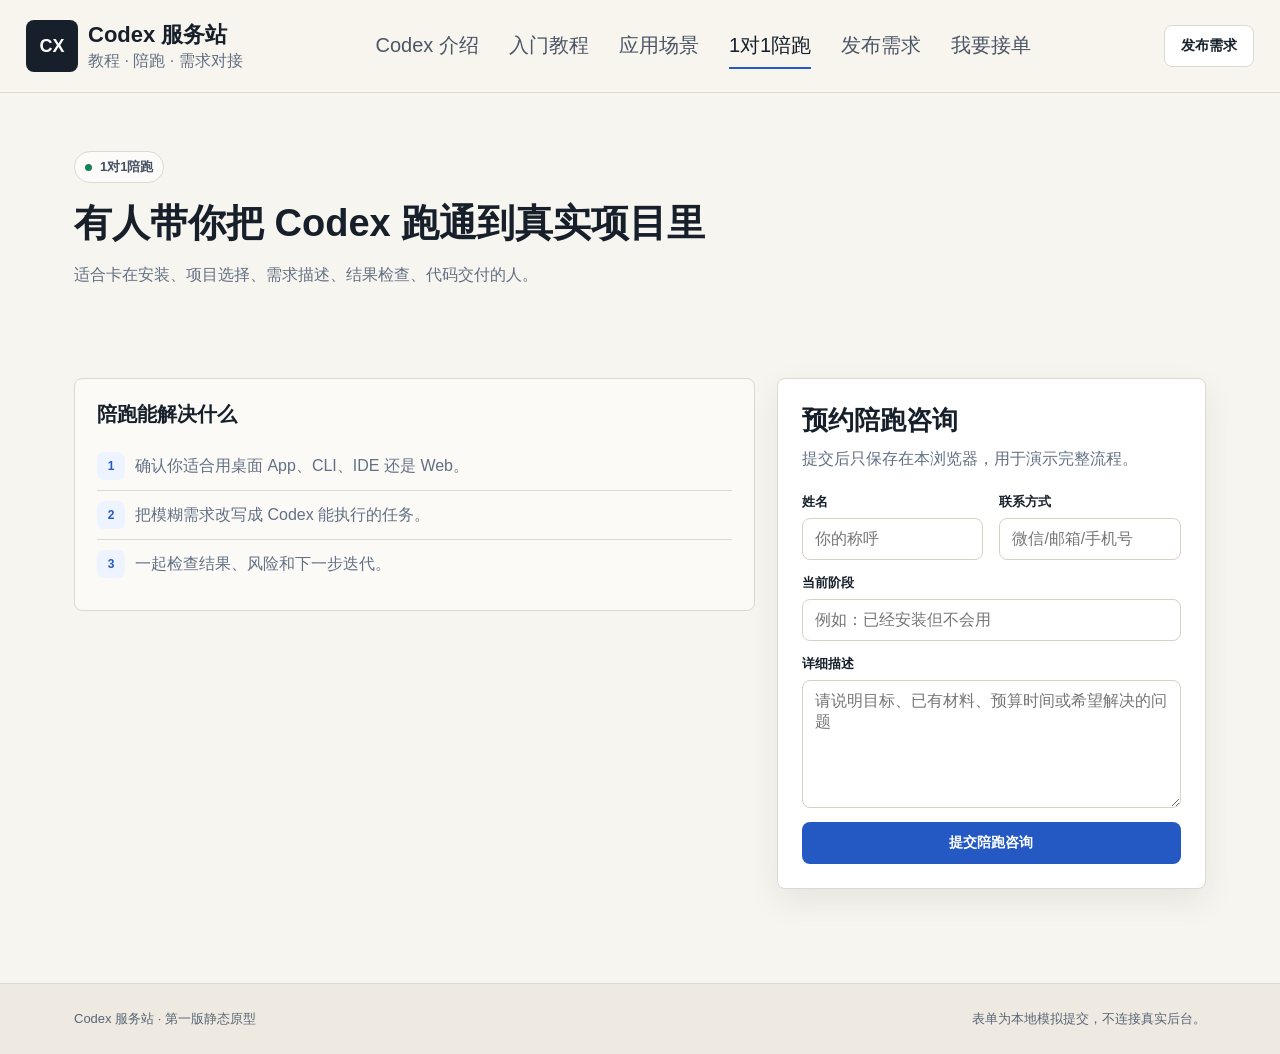
==== coaching/index.html @ 1586b2aa "Add files via upload" ====
<!doctype html><html lang="zh-CN"><head><meta charset="utf-8"><meta name="viewport" content="width=device-width, initial-scale=1"><title>1对1陪跑 | Codex 服务站</title><link rel="stylesheet" href="../styles.css"></head><body><header class="site-header"><div class="nav-wrap"><a class="brand" href="../index.html"><span class="brand-mark">CX</span><span class="brand-text"><span class="brand-name">Codex 服务站</span><span class="brand-sub">教程 · 陪跑 · 需求对接</span></span></a><nav class="nav-links" data-nav-links><a href="../codex/index.html">Codex 介绍</a><a href="../tutorial/index.html">入门教程</a><a href="../scenarios/index.html">应用场景</a><a href="../coaching/index.html">1对1陪跑</a><a href="../post-demand/index.html">发布需求</a><a href="../take-orders/index.html">我要接单</a></nav><div class="nav-actions"><a class="button secondary" href="../post-demand/index.html">发布需求</a><button class="menu-button" type="button" data-menu-toggle aria-expanded="false" aria-label="打开导航">☰</button></div></div></header><main><section class="page-hero"><span class="eyebrow">1对1陪跑</span><h1>有人带你把 Codex 跑通到真实项目里</h1><p>适合卡在安装、项目选择、需求描述、结果检查、代码交付的人。</p></section><section class="section"><div class="split"><aside class="card tint"><h3>陪跑能解决什么</h3><ul><li><span class="number">1</span><span>确认你适合用桌面 App、CLI、IDE 还是 Web。</span></li><li><span class="number">2</span><span>把模糊需求改写成 Codex 能执行的任务。</span></li><li><span class="number">3</span><span>一起检查结果、风险和下一步迭代。</span></li></ul></aside><div class="form-panel"><h2>预约陪跑咨询</h2><p>提交后只保存在本浏览器，用于演示完整流程。</p><form class="lead-form" data-form-type="coaching"><div class="form-grid"><div class="field"><label for="name">姓名</label><input id="name" name="name" required placeholder="你的称呼"></div><div class="field"><label for="contact">联系方式</label><input id="contact" name="contact" required placeholder="微信/邮箱/手机号"></div></div><div class="field"><label for="topic">当前阶段</label><input id="topic" name="title" required placeholder="例如：已经安装但不会用"></div><div class="field"><label for="detail">详细描述</label><textarea id="detail" name="detail" required placeholder="请说明目标、已有材料、预算时间或希望解决的问题"></textarea></div><button class="button primary" type="submit">提交陪跑咨询</button></form><div class="form-success" role="status"></div></div></div></section></main><footer class="site-footer"><div class="footer-inner"><span>Codex 服务站 · 第一版静态原型</span><span>表单为本地模拟提交，不连接真实后台。</span></div></footer><script src="../app.js"></script></body></html>
---- styles.css ----
﻿:root {
  --bg: #f7f5ef;
  --surface: #ffffff;
  --surface-2: #f1eee6;
  --ink: #17202a;
  --muted: #637083;
  --line: #ded9cf;
  --blue: #2459c4;
  --blue-dark: #193d86;
  --amber: #c77a18;
  --green: #14805e;
  --radius: 8px;
  --shadow: 0 18px 45px rgba(30, 42, 64, 0.1);
}

* {
  box-sizing: border-box;
}

html {
  scroll-behavior: smooth;
}

body {
  margin: 0;
  background: var(--bg);
  color: var(--ink);
  font-family: Inter, "Segoe UI", "Microsoft YaHei", Arial, sans-serif;
  letter-spacing: 0;
}

a {
  color: inherit;
  text-decoration: none;
}

button,
input,
select,
textarea {
  font: inherit;
}

.site-header {
  position: sticky;
  top: 0;
  z-index: 20;
  background: rgba(247, 245, 239, 0.94);
  border-bottom: 1px solid var(--line);
  backdrop-filter: blur(18px);
}

.nav-wrap {
  max-width: 100%;
  margin: 0 auto;
  display: flex;
  align-items: center;
  justify-content: space-between;
  gap: 24px;
  padding: 20px 26px;
}

.brand {
  display: flex;
  align-items: center;
  gap: 10px;
  min-width: max-content;
}

.brand-mark {
  display: grid;
  place-items: center;
  width: 52px;
  height: 52px;
  border-radius: 8px;
  background: var(--ink);
  color: #fff;
  font-weight: 800;
  font-size: 18px;
}

.brand-text {
  display: grid;
  gap: 1px;
}

.brand-name {
  font-weight: 800;
  font-size: 22px;
}

.brand-sub {
  color: var(--muted);
  font-size: 16px;
}

.nav-links {
  display: flex;
  align-items: center;
  justify-content: center;
  flex: 1 1 auto;
  gap: 30px;
  color: #4b5666;
  font-size: 20px;
  min-width: 0;
  white-space: nowrap;
}

.nav-links a {
  padding: 8px 0;
  border-bottom: 2px solid transparent;
}

.nav-links a:hover,
.nav-links a[aria-current="page"] {
  color: var(--ink);
  border-color: var(--blue);
}

.nav-actions {
  display: flex;
  align-items: center;
  gap: 10px;
}

.menu-button {
  display: none;
  width: 38px;
  height: 38px;
  border: 1px solid var(--line);
  border-radius: 8px;
  background: var(--surface);
  color: var(--ink);
}

.button {
  display: inline-flex;
  align-items: center;
  justify-content: center;
  gap: 8px;
  min-height: 42px;
  padding: 0 16px;
  border: 1px solid transparent;
  border-radius: 8px;
  cursor: pointer;
  font-weight: 750;
  font-size: 14px;
  transition: transform 0.16s ease, border-color 0.16s ease, background 0.16s ease;
}

.button:hover {
  transform: translateY(-1px);
}

.button.primary {
  background: var(--blue);
  color: #fff;
}

.button.primary:hover {
  background: var(--blue-dark);
}

.button.secondary {
  background: var(--surface);
  border-color: var(--line);
  color: var(--ink);
}

.button.ghost {
  background: transparent;
  border-color: var(--line);
  color: var(--ink);
}

.button.amber {
  background: var(--amber);
  color: #fff;
}

.hero,
.page-hero,
.section,
.footer-inner {
  max-width: 1180px;
  margin: 0 auto;
  padding-left: 24px;
  padding-right: 24px;
}

.hero {
  display: grid;
  grid-template-columns: minmax(0, 0.95fr) minmax(460px, 1.05fr);
  gap: 44px;
  align-items: center;
  padding-top: 72px;
  padding-bottom: 42px;
}

.eyebrow {
  display: inline-flex;
  align-items: center;
  gap: 8px;
  width: fit-content;
  padding: 6px 10px;
  border: 1px solid var(--line);
  border-radius: 999px;
  color: #465263;
  background: rgba(255, 255, 255, 0.64);
  font-size: 13px;
  font-weight: 700;
}

.eyebrow::before {
  content: "";
  width: 7px;
  height: 7px;
  border-radius: 50%;
  background: var(--green);
}

h1,
h2,
h3,
p {
  margin-top: 0;
}

h1 {
  margin-bottom: 18px;
  font-size: 58px;
  line-height: 1.03;
  letter-spacing: 0;
}

.lead {
  max-width: 620px;
  margin-bottom: 28px;
  color: #485467;
  font-size: 18px;
  line-height: 1.72;
}

.hero-actions {
  display: flex;
  flex-wrap: wrap;
  gap: 12px;
  margin-bottom: 32px;
}

.trust-row {
  display: grid;
  grid-template-columns: repeat(3, minmax(0, 1fr));
  gap: 16px;
  max-width: 620px;
}

.trust-item {
  padding-top: 14px;
  border-top: 1px solid var(--line);
}

.trust-item strong {
  display: block;
  margin-bottom: 5px;
  font-size: 22px;
}

.trust-item span {
  color: var(--muted);
  font-size: 13px;
  line-height: 1.5;
}

.pipeline-preview {
  background: var(--surface);
  border: 1px solid #e4ded3;
  border-radius: 8px;
  box-shadow: var(--shadow);
  overflow: hidden;
}

.pipeline-top {
  display: flex;
  align-items: center;
  justify-content: space-between;
  gap: 18px;
  padding: 18px 20px;
  border-bottom: 1px solid var(--line);
}

.pipeline-title {
  display: grid;
  gap: 3px;
}

.pipeline-title strong {
  font-size: 16px;
}

.pipeline-title span {
  color: var(--muted);
  font-size: 13px;
}

.pipeline-tabs {
  display: inline-flex;
  gap: 4px;
  padding: 4px;
  border: 1px solid var(--line);
  border-radius: 8px;
  background: var(--surface-2);
}

.pipeline-tabs button {
  border: 0;
  border-radius: 6px;
  background: transparent;
  color: #596577;
  cursor: pointer;
  padding: 7px 10px;
  font-size: 13px;
  font-weight: 750;
}

.pipeline-tabs button.is-active {
  background: var(--surface);
  color: var(--ink);
}

.pipeline-body {
  padding: 16px 20px 20px;
}

.metric-strip {
  display: grid;
  grid-template-columns: repeat(3, minmax(0, 1fr));
  gap: 12px;
  margin-bottom: 14px;
}

.metric {
  padding: 14px;
  border: 1px solid var(--line);
  border-radius: 8px;
  background: #fbfaf7;
}

.metric span {
  display: block;
  margin-bottom: 6px;
  color: var(--muted);
  font-size: 12px;
}

.metric strong {
  font-size: 22px;
}

.lead-table {
  border: 1px solid var(--line);
  border-radius: 8px;
  overflow: hidden;
}

.lead-row {
  display: grid;
  grid-template-columns: 1.15fr 0.9fr 0.75fr 0.55fr;
  gap: 12px;
  align-items: center;
  min-height: 56px;
  padding: 0 14px;
  border-top: 1px solid var(--line);
  background: #fff;
  font-size: 13px;
}

.lead-row:first-child {
  border-top: 0;
  background: #fbfaf7;
  color: var(--muted);
  font-weight: 750;
}

.status {
  display: inline-flex;
  justify-content: center;
  width: fit-content;
  min-width: 64px;
  padding: 5px 8px;
  border-radius: 999px;
  background: #eef4ff;
  color: var(--blue);
  font-size: 12px;
  font-weight: 800;
}

.status.hot {
  background: #fff3de;
  color: #93520c;
}

.status.done {
  background: #e9f7f1;
  color: var(--green);
}

.section {
  padding-top: 54px;
  padding-bottom: 54px;
}

.section.alt {
  max-width: none;
  background: var(--surface);
}

.section.alt > .section-inner {
  max-width: 1180px;
  margin: 0 auto;
  padding-left: 24px;
  padding-right: 24px;
}

.section-head {
  display: flex;
  align-items: end;
  justify-content: space-between;
  gap: 28px;
  margin-bottom: 24px;
}

.section-head h2,
.page-hero h1 {
  margin-bottom: 0;
  font-size: 38px;
  line-height: 1.16;
}

.section-head p,
.page-hero p {
  max-width: 560px;
  margin-bottom: 0;
  color: var(--muted);
  line-height: 1.7;
}

.three-grid,
.feature-grid,
.scenario-grid,
.form-grid,
.tutorial-grid {
  display: grid;
  gap: 16px;
}

.three-grid {
  grid-template-columns: repeat(3, minmax(0, 1fr));
}

.feature-grid,
.scenario-grid {
  grid-template-columns: repeat(2, minmax(0, 1fr));
}

.tutorial-grid {
  grid-template-columns: repeat(4, minmax(0, 1fr));
}


.scenario-grid.expanded {
  grid-template-columns: repeat(3, minmax(0, 1fr));
}

.scenario-grid.expanded .card {
  display: grid;
  align-content: start;
  gap: 10px;
  min-height: 245px;
}

.scenario-grid.expanded .card h3,
.scenario-checklist .card h3 {
  margin: 0;
}

.scenario-grid.expanded .card p,
.scenario-checklist .card p {
  margin-bottom: 4px;
}

.scenario-grid.expanded .card .button {
  align-self: end;
  width: fit-content;
  margin-top: 4px;
}
.card {
  padding: 22px;
  border: 1px solid var(--line);
  border-radius: 8px;
  background: var(--surface);
}

.card.tint {
  background: #fbfaf7;
}

.card h3 {
  margin-bottom: 10px;
  font-size: 20px;
}

.card p,
.card li {
  color: var(--muted);
  line-height: 1.7;
}

.card ul,
.step-list {
  margin: 14px 0 0;
  padding: 0;
  list-style: none;
}

.card li,
.step-list li {
  display: flex;
  gap: 10px;
  padding: 10px 0;
  border-top: 1px solid var(--line);
}

.card li:first-child,
.step-list li:first-child {
  border-top: 0;
}

.number {
  display: inline-flex;
  align-items: center;
  justify-content: center;
  flex: 0 0 28px;
  height: 28px;
  border-radius: 7px;
  background: #eef4ff;
  color: var(--blue);
  font-size: 12px;
  font-weight: 850;
}

.page-hero {
  padding-top: 58px;
  padding-bottom: 36px;
}

.page-hero .eyebrow {
  margin-bottom: 18px;
}

.page-hero h1 {
  max-width: 820px;
  margin-bottom: 16px;
}

.split {
  display: grid;
  grid-template-columns: minmax(0, 0.92fr) minmax(360px, 0.58fr);
  gap: 22px;
  align-items: start;
}

.callout {
  border-left: 4px solid var(--amber);
  padding: 18px 20px;
  border-radius: 0 8px 8px 0;
  background: #fff7e8;
  color: #68420f;
  line-height: 1.7;
}

.source-note {
  margin-top: 16px;
  padding: 14px 16px;
  border: 1px solid var(--line);
  border-radius: 8px;
  color: var(--muted);
  background: #fbfaf7;
  font-size: 13px;
  line-height: 1.6;
}

.form-panel {
  padding: 24px;
  border: 1px solid var(--line);
  border-radius: 8px;
  background: var(--surface);
  box-shadow: 0 12px 32px rgba(30, 42, 64, 0.08);
}

.form-panel h2 {
  margin-bottom: 8px;
  font-size: 26px;
}

.form-panel > p {
  color: var(--muted);
  line-height: 1.65;
}

.lead-form {
  display: grid;
  gap: 14px;
  margin-top: 20px;
}

.field {
  display: grid;
  gap: 7px;
}

.field label {
  font-size: 13px;
  font-weight: 800;
}

.field input,
.field select,
.field textarea {
  width: 100%;
  border: 1px solid #d8d2c6;
  border-radius: 8px;
  background: #fff;
  color: var(--ink);
  min-height: 42px;
  padding: 10px 12px;
}

.field textarea {
  min-height: 128px;
  resize: vertical;
}

.field input:focus,
.field select:focus,
.field textarea:focus {
  outline: 3px solid rgba(36, 89, 196, 0.18);
  border-color: var(--blue);
}

.form-grid {
  grid-template-columns: repeat(2, minmax(0, 1fr));
}

.form-success {
  display: none;
  margin-top: 16px;
  padding: 14px 16px;
  border: 1px solid #b8e2d2;
  border-radius: 8px;
  background: #eaf8f2;
  color: #126346;
  line-height: 1.6;
}


.form-success.is-error {
  border-color: #efc2b8;
  background: #fff0ed;
  color: #8f2b18;
}
.form-success.is-visible {
  display: block;
}

.route-cta {
  display: flex;
  flex-wrap: wrap;
  gap: 12px;
  margin-top: 24px;
}


.route-finder {
  padding-top: 42px;
}

.finder-grid {
  display: grid;
  grid-template-columns: repeat(3, minmax(0, 1fr));
  gap: 16px;
}

.finder-item {
  display: grid;
  align-content: start;
  gap: 12px;
  min-height: 270px;
  padding: 22px;
  border: 1px solid var(--line);
  border-radius: 8px;
  background: var(--surface);
}

.finder-item h3 {
  margin: 0;
  font-size: 22px;
}

.finder-item p {
  margin: 0;
  color: var(--muted);
  line-height: 1.7;
}

.finder-item .button {
  align-self: end;
  width: fit-content;
  margin-top: 8px;
}

.form-success strong,
.form-success span {
  display: block;
}

.form-success strong {
  margin-bottom: 6px;
}
.site-footer {
  margin-top: 40px;
  border-top: 1px solid var(--line);
  background: #eeeae1;
}

.footer-inner {
  display: flex;
  align-items: center;
  justify-content: space-between;
  gap: 18px;
  padding-top: 26px;
  padding-bottom: 26px;
  color: #596577;
  font-size: 13px;
}

@media (max-width: 980px) {
  .menu-button {
    display: none;
  }

  .nav-wrap {
    flex-wrap: wrap;
    gap: 12px 18px;
  }

  .nav-links {
    order: 3;
    display: flex;
    width: 100%;
    flex: 0 0 100%;
    justify-content: flex-start;
    gap: 22px;
    overflow-x: auto;
    padding: 2px 0 4px;
    font-size: 17px;
    scrollbar-width: thin;
  }

  .nav-links a {
    flex: 0 0 auto;
    padding: 8px 0;
    border-bottom: 2px solid transparent;
  }

  .hero,
  .split {
    grid-template-columns: 1fr;
  }

  .hero {
    padding-top: 48px;
  }

  h1 {
    font-size: 42px;
  }

  .pipeline-preview {
    max-width: 100%;
  }

  .three-grid,
  .feature-grid,
  .scenario-grid,
  .tutorial-grid,
  .finder-grid,
  .form-grid {
    grid-template-columns: 1fr;
  }

  .section-head {
    display: grid;
  }
}

@media (max-width: 640px) {
  .nav-wrap,
  .hero,
  .page-hero,
  .section,
  .section.alt > .section-inner,
  .footer-inner {
    padding-left: 18px;
    padding-right: 18px;
  }

  .brand-sub {
    display: none;
  }

  .brand-mark {
    width: 42px;
    height: 42px;
    font-size: 16px;
  }

  .brand-name {
    font-size: 18px;
  }

  .nav-actions .button {
    display: none;
  }

  .nav-links {
    gap: 18px;
    font-size: 15px;
  }

  h1 {
    font-size: 34px;
  }

  .section-head h2,
  .page-hero h1 {
    font-size: 29px;
  }

  .trust-row,
  .metric-strip {
    grid-template-columns: 1fr;
  }

  .pipeline-top {
    display: grid;
  }

  .pipeline-tabs {
    width: 100%;
    justify-content: space-between;
  }

  .lead-row {
    grid-template-columns: 1fr;
    gap: 6px;
    padding: 12px;
  }

  .lead-row:first-child {
    display: none;
  }

  .footer-inner {
    display: grid;
  }
}
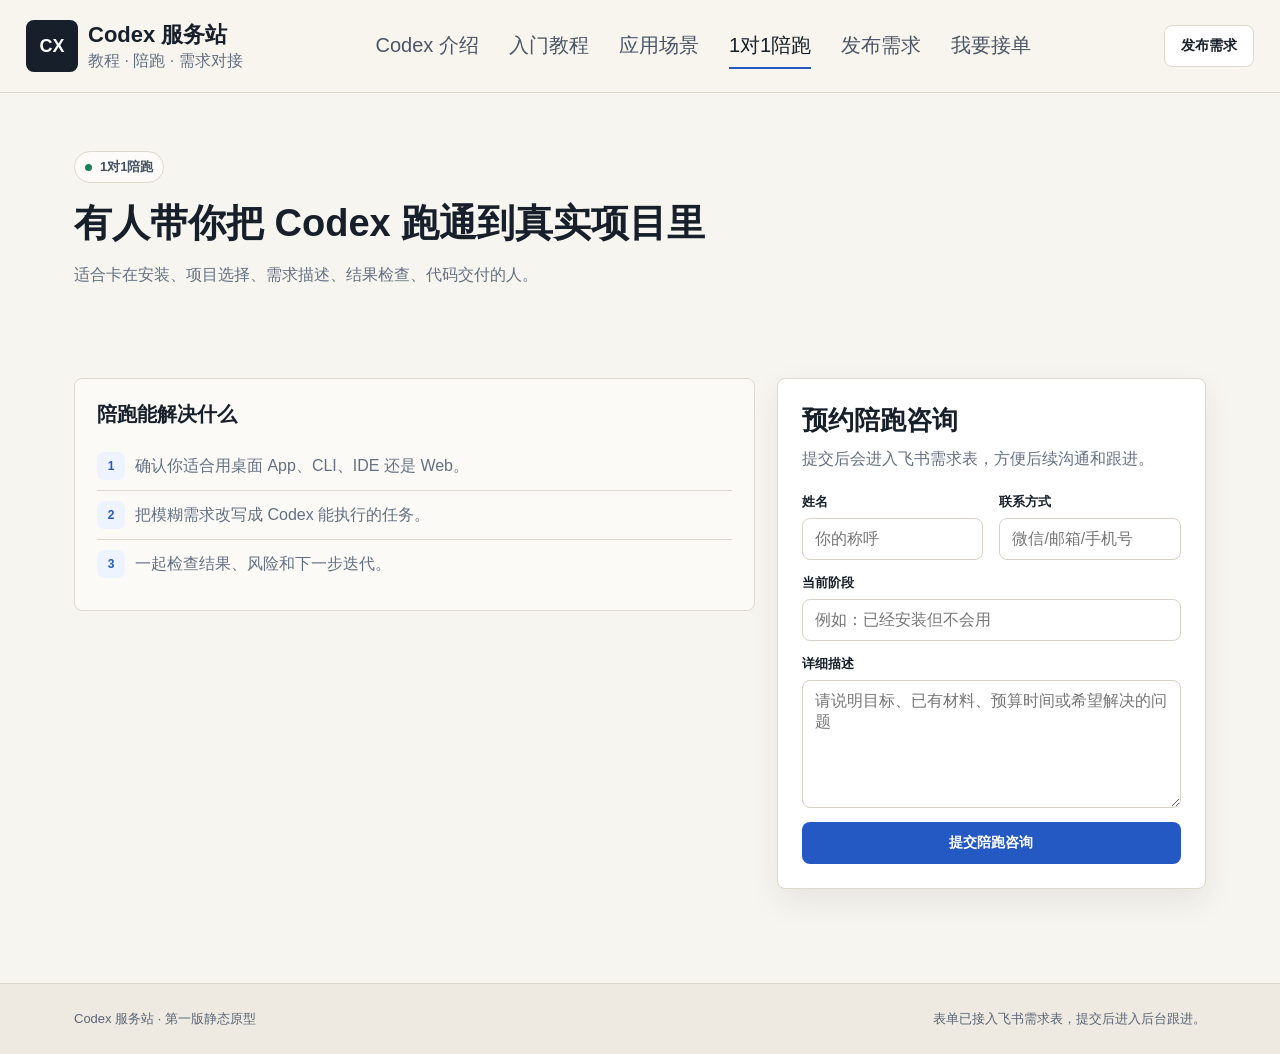
==== commit aa05d640: "Add files via upload" ====
--- a/coaching/index.html
+++ b/coaching/index.html
@@ -1 +1 @@
-<!doctype html><html lang="zh-CN"><head><meta charset="utf-8"><meta name="viewport" content="width=device-width, initial-scale=1"><title>1对1陪跑 | Codex 服务站</title><link rel="stylesheet" href="../styles.css"></head><body><header class="site-header"><div class="nav-wrap"><a class="brand" href="../index.html"><span class="brand-mark">CX</span><span class="brand-text"><span class="brand-name">Codex 服务站</span><span class="brand-sub">教程 · 陪跑 · 需求对接</span></span></a><nav class="nav-links" data-nav-links><a href="../codex/index.html">Codex 介绍</a><a href="../tutorial/index.html">入门教程</a><a href="../scenarios/index.html">应用场景</a><a href="../coaching/index.html">1对1陪跑</a><a href="../post-demand/index.html">发布需求</a><a href="../take-orders/index.html">我要接单</a></nav><div class="nav-actions"><a class="button secondary" href="../post-demand/index.html">发布需求</a><button class="menu-button" type="button" data-menu-toggle aria-expanded="false" aria-label="打开导航">☰</button></div></div></header><main><section class="page-hero"><span class="eyebrow">1对1陪跑</span><h1>有人带你把 Codex 跑通到真实项目里</h1><p>适合卡在安装、项目选择、需求描述、结果检查、代码交付的人。</p></section><section class="section"><div class="split"><aside class="card tint"><h3>陪跑能解决什么</h3><ul><li><span class="number">1</span><span>确认你适合用桌面 App、CLI、IDE 还是 Web。</span></li><li><span class="number">2</span><span>把模糊需求改写成 Codex 能执行的任务。</span></li><li><span class="number">3</span><span>一起检查结果、风险和下一步迭代。</span></li></ul></aside><div class="form-panel"><h2>预约陪跑咨询</h2><p>提交后只保存在本浏览器，用于演示完整流程。</p><form class="lead-form" data-form-type="coaching"><div class="form-grid"><div class="field"><label for="name">姓名</label><input id="name" name="name" required placeholder="你的称呼"></div><div class="field"><label for="contact">联系方式</label><input id="contact" name="contact" required placeholder="微信/邮箱/手机号"></div></div><div class="field"><label for="topic">当前阶段</label><input id="topic" name="title" required placeholder="例如：已经安装但不会用"></div><div class="field"><label for="detail">详细描述</label><textarea id="detail" name="detail" required placeholder="请说明目标、已有材料、预算时间或希望解决的问题"></textarea></div><button class="button primary" type="submit">提交陪跑咨询</button></form><div class="form-success" role="status"></div></div></div></section></main><footer class="site-footer"><div class="footer-inner"><span>Codex 服务站 · 第一版静态原型</span><span>表单为本地模拟提交，不连接真实后台。</span></div></footer><script src="../app.js"></script></body></html>+﻿<!doctype html><html lang="zh-CN"><head><meta charset="utf-8"><meta name="viewport" content="width=device-width, initial-scale=1"><title>1对1陪跑 | Codex 服务站</title><link rel="stylesheet" href="../styles.css"></head><body><header class="site-header"><div class="nav-wrap"><a class="brand" href="../index.html"><span class="brand-mark">CX</span><span class="brand-text"><span class="brand-name">Codex 服务站</span><span class="brand-sub">教程 · 陪跑 · 需求对接</span></span></a><nav class="nav-links" data-nav-links><a href="../codex/index.html">Codex 介绍</a><a href="../tutorial/index.html">入门教程</a><a href="../scenarios/index.html">应用场景</a><a href="../coaching/index.html">1对1陪跑</a><a href="../post-demand/index.html">发布需求</a><a href="../take-orders/index.html">我要接单</a></nav><div class="nav-actions"><a class="button secondary" href="../post-demand/index.html">发布需求</a><button class="menu-button" type="button" data-menu-toggle aria-expanded="false" aria-label="打开导航">☰</button></div></div></header><main><section class="page-hero"><span class="eyebrow">1对1陪跑</span><h1>有人带你把 Codex 跑通到真实项目里</h1><p>适合卡在安装、项目选择、需求描述、结果检查、代码交付的人。</p></section><section class="section"><div class="split"><aside class="card tint"><h3>陪跑能解决什么</h3><ul><li><span class="number">1</span><span>确认你适合用桌面 App、CLI、IDE 还是 Web。</span></li><li><span class="number">2</span><span>把模糊需求改写成 Codex 能执行的任务。</span></li><li><span class="number">3</span><span>一起检查结果、风险和下一步迭代。</span></li></ul></aside><div class="form-panel"><h2>预约陪跑咨询</h2><p>提交后会进入飞书需求表，方便后续沟通和跟进。</p><form class="lead-form" data-form-type="陪跑咨询"><div class="form-grid"><div class="field"><label for="name">姓名</label><input id="name" name="name" required placeholder="你的称呼"></div><div class="field"><label for="contact">联系方式</label><input id="contact" name="contact" required placeholder="微信/邮箱/手机号"></div></div><div class="field"><label for="topic">当前阶段</label><input id="topic" name="title" required placeholder="例如：已经安装但不会用"></div><div class="field"><label for="detail">详细描述</label><textarea id="detail" name="detail" required placeholder="请说明目标、已有材料、预算时间或希望解决的问题"></textarea></div><button class="button primary" type="submit">提交陪跑咨询</button></form><div class="form-success" role="status"></div></div></div></section></main><footer class="site-footer"><div class="footer-inner"><span>Codex 服务站 · 第一版静态原型</span><span>表单已接入飞书需求表，提交后进入后台跟进。</span></div></footer><script src="../config.js"></script><script src="../app.js"></script></body></html>
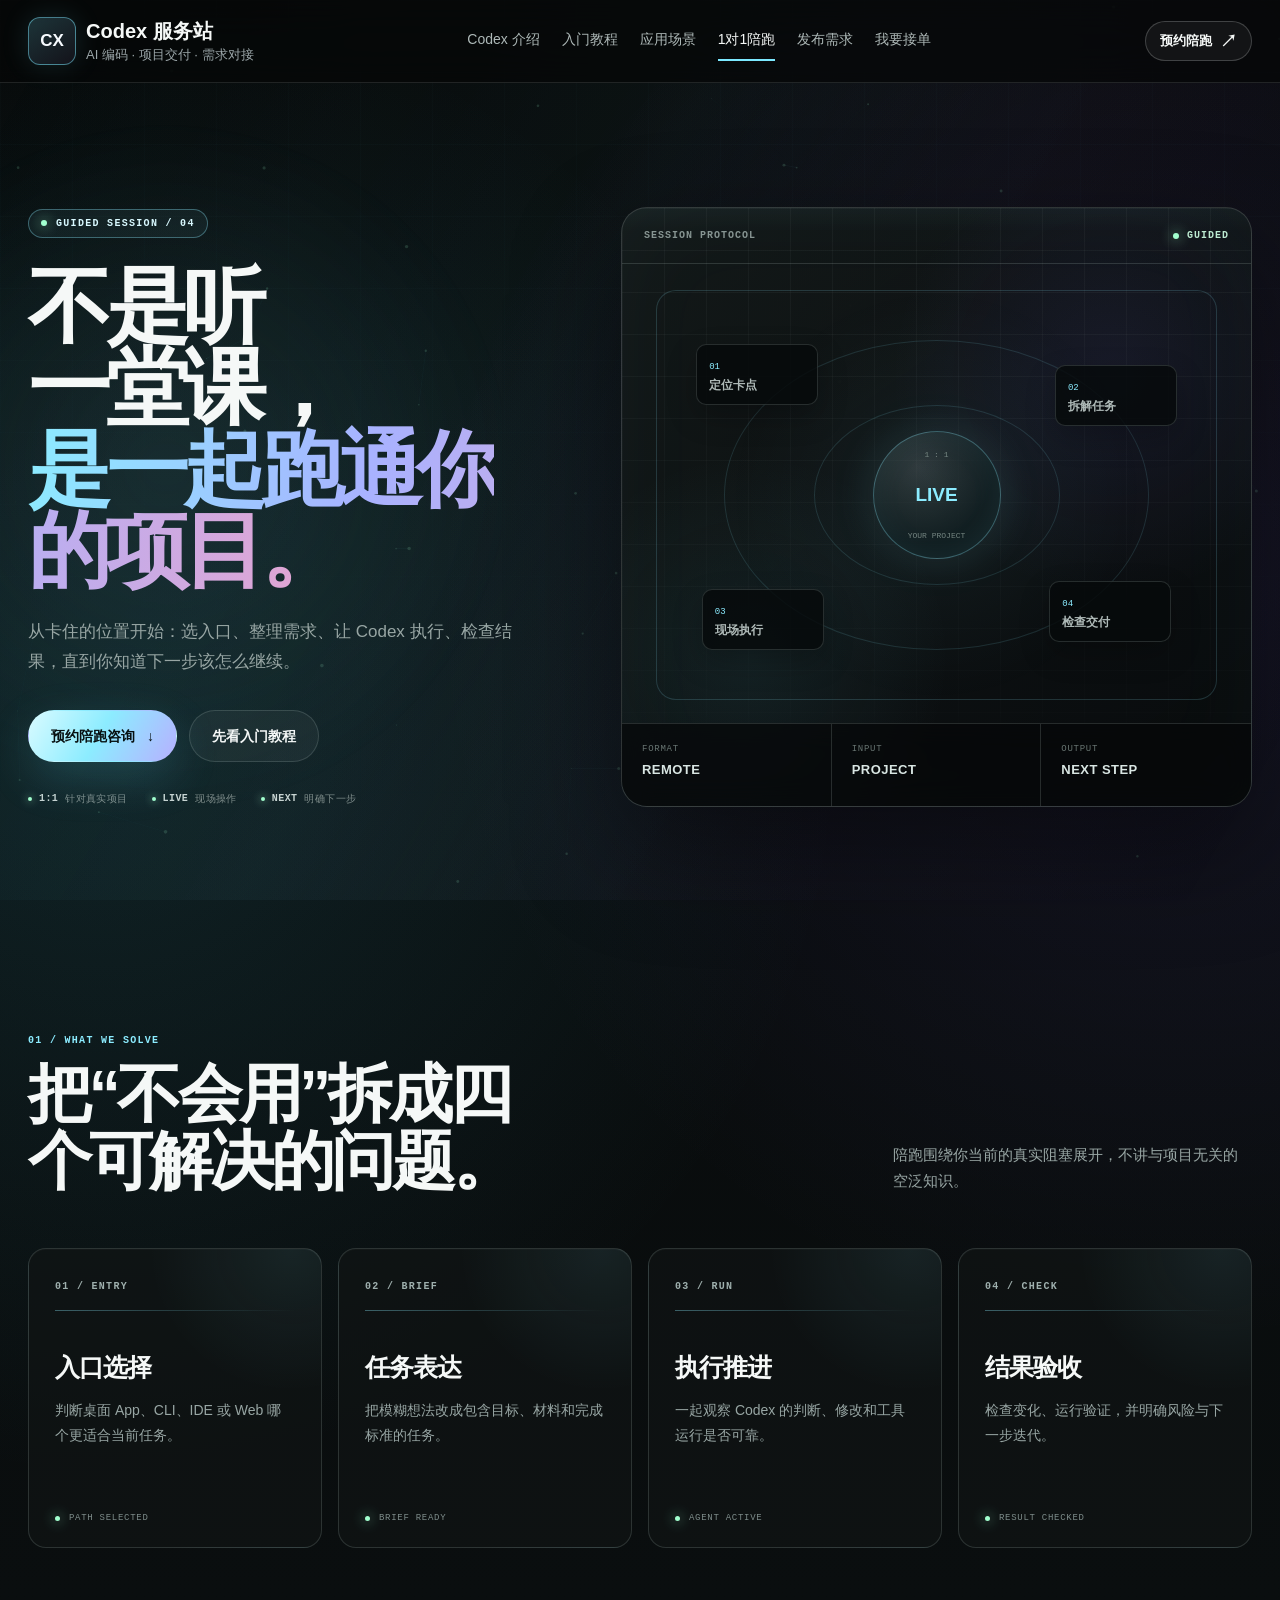
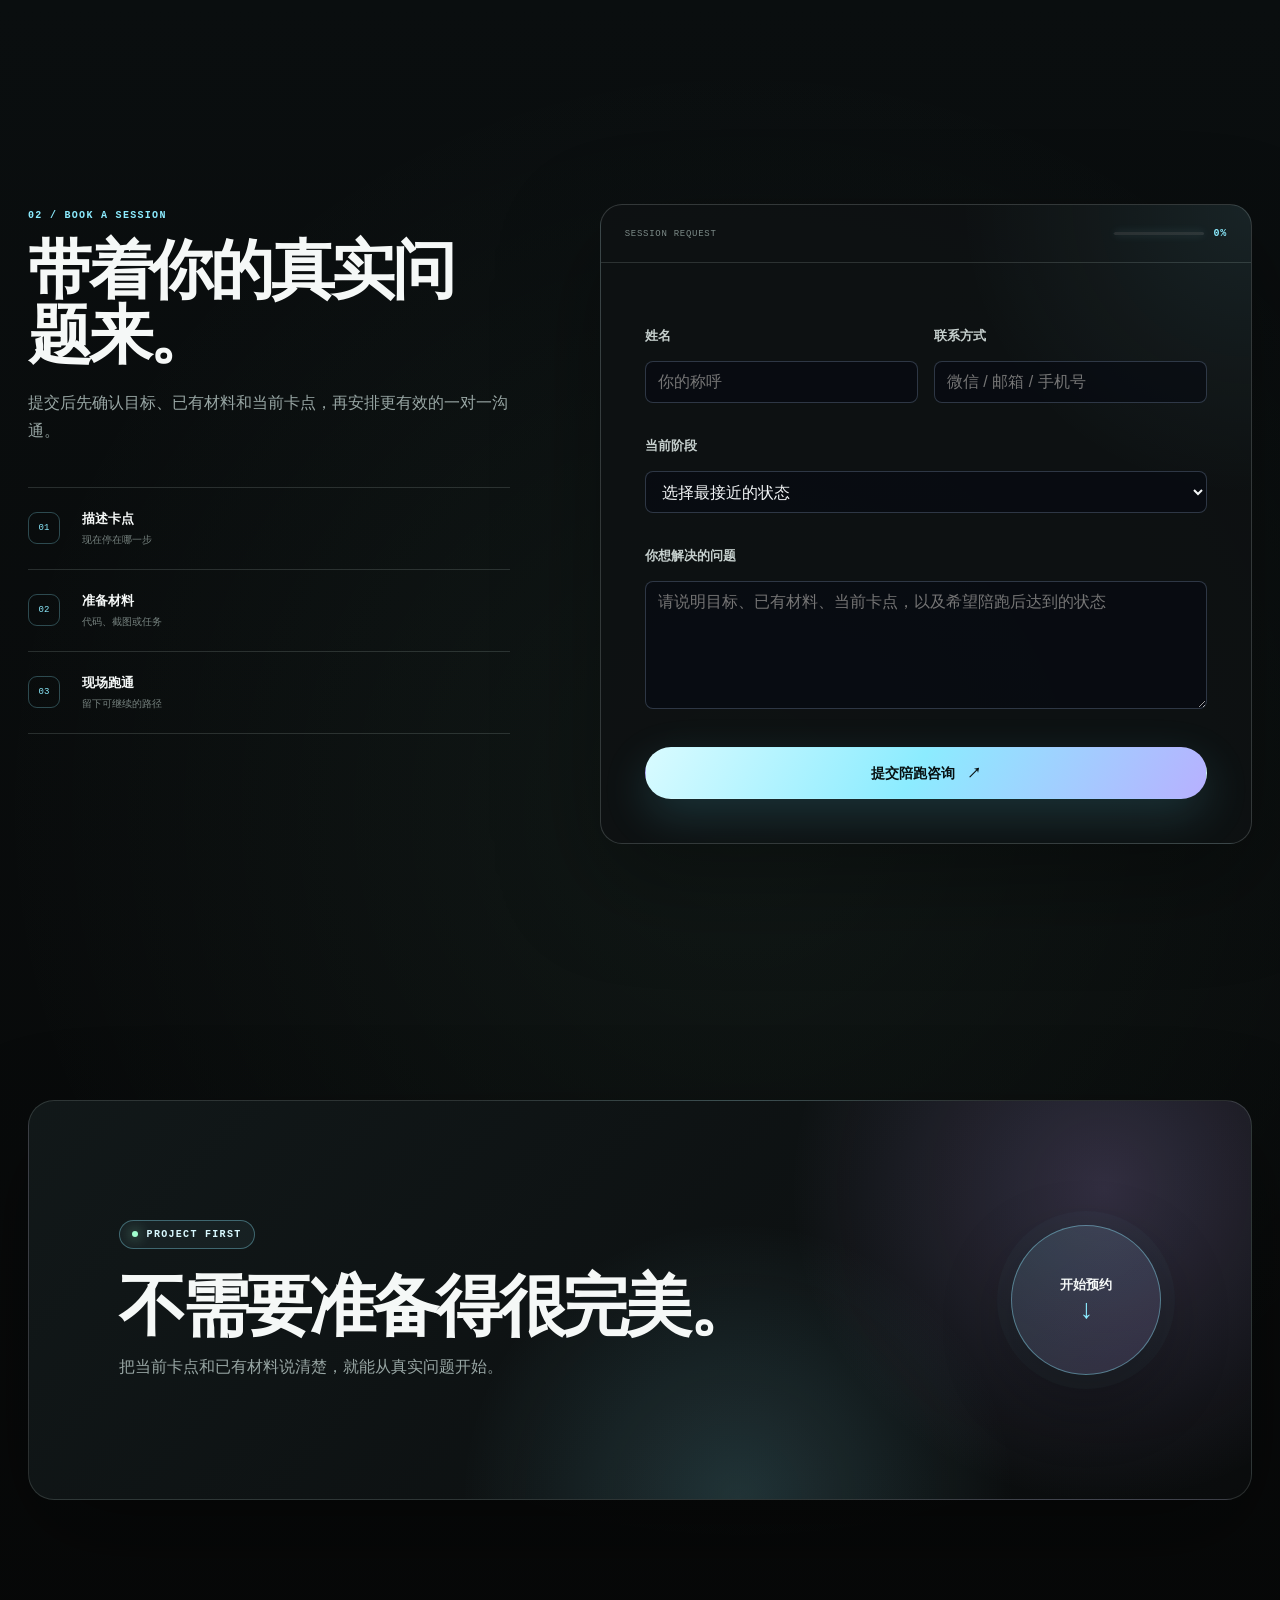
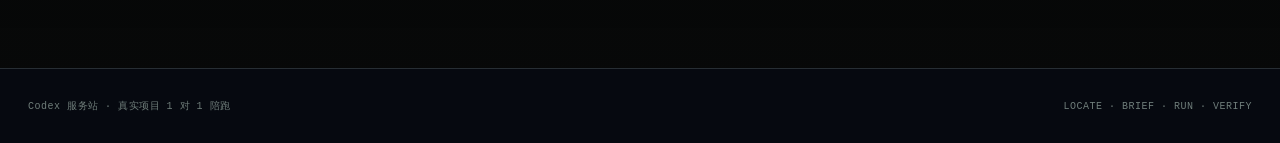
==== commit 8f827407: "Upgrade site with immersive tech experience" ====
--- a/coaching/index.html
+++ b/coaching/index.html
@@ -1 +1,21 @@
-﻿<!doctype html><html lang="zh-CN"><head><meta charset="utf-8"><meta name="viewport" content="width=device-width, initial-scale=1"><title>1对1陪跑 | Codex 服务站</title><link rel="stylesheet" href="../styles.css"></head><body><header class="site-header"><div class="nav-wrap"><a class="brand" href="../index.html"><span class="brand-mark">CX</span><span class="brand-text"><span class="brand-name">Codex 服务站</span><span class="brand-sub">教程 · 陪跑 · 需求对接</span></span></a><nav class="nav-links" data-nav-links><a href="../codex/index.html">Codex 介绍</a><a href="../tutorial/index.html">入门教程</a><a href="../scenarios/index.html">应用场景</a><a href="../coaching/index.html">1对1陪跑</a><a href="../post-demand/index.html">发布需求</a><a href="../take-orders/index.html">我要接单</a></nav><div class="nav-actions"><a class="button secondary" href="../post-demand/index.html">发布需求</a><button class="menu-button" type="button" data-menu-toggle aria-expanded="false" aria-label="打开导航">☰</button></div></div></header><main><section class="page-hero"><span class="eyebrow">1对1陪跑</span><h1>有人带你把 Codex 跑通到真实项目里</h1><p>适合卡在安装、项目选择、需求描述、结果检查、代码交付的人。</p></section><section class="section"><div class="split"><aside class="card tint"><h3>陪跑能解决什么</h3><ul><li><span class="number">1</span><span>确认你适合用桌面 App、CLI、IDE 还是 Web。</span></li><li><span class="number">2</span><span>把模糊需求改写成 Codex 能执行的任务。</span></li><li><span class="number">3</span><span>一起检查结果、风险和下一步迭代。</span></li></ul></aside><div class="form-panel"><h2>预约陪跑咨询</h2><p>提交后会进入飞书需求表，方便后续沟通和跟进。</p><form class="lead-form" data-form-type="陪跑咨询"><div class="form-grid"><div class="field"><label for="name">姓名</label><input id="name" name="name" required placeholder="你的称呼"></div><div class="field"><label for="contact">联系方式</label><input id="contact" name="contact" required placeholder="微信/邮箱/手机号"></div></div><div class="field"><label for="topic">当前阶段</label><input id="topic" name="title" required placeholder="例如：已经安装但不会用"></div><div class="field"><label for="detail">详细描述</label><textarea id="detail" name="detail" required placeholder="请说明目标、已有材料、预算时间或希望解决的问题"></textarea></div><button class="button primary" type="submit">提交陪跑咨询</button></form><div class="form-success" role="status"></div></div></div></section></main><footer class="site-footer"><div class="footer-inner"><span>Codex 服务站 · 第一版静态原型</span><span>表单已接入飞书需求表，提交后进入后台跟进。</span></div></footer><script src="../config.js"></script><script src="../app.js"></script></body></html>
+<!doctype html>
+<html lang="zh-CN">
+<head><meta charset="utf-8"><meta name="viewport" content="width=device-width, initial-scale=1"><title>1对1陪跑 | 把 Codex 跑进真实项目</title><meta name="description" content="围绕你的真实项目，一起完成入口选择、任务拆解、执行检查和下一步迭代。"><meta name="theme-color" content="#070808"><link rel="stylesheet" href="../styles.css"></head>
+<body class="theme-ai inner-tech-page page-coaching">
+  <canvas class="ambient-canvas" data-ambient-canvas aria-hidden="true"></canvas><div class="page-progress" data-page-progress aria-hidden="true"></div><div class="custom-cursor" data-custom-cursor aria-hidden="true"><span data-cursor-label>OPEN</span></div>
+  <header class="site-header"><div class="nav-wrap"><a class="brand" href="../index.html" aria-label="返回 Codex 服务站首页"><span class="brand-mark">CX</span><span class="brand-text"><span class="brand-name">Codex 服务站</span><span class="brand-sub">AI 编码 · 项目交付 · 需求对接</span></span></a><nav class="nav-links" data-nav-links aria-label="主导航"><a href="../codex/index.html">Codex 介绍</a><a href="../tutorial/index.html">入门教程</a><a href="../scenarios/index.html">应用场景</a><a href="../coaching/index.html">1对1陪跑</a><a href="../post-demand/index.html">发布需求</a><a href="../take-orders/index.html">我要接单</a></nav><div class="nav-actions"><a class="agency-nav-cta" href="#booking">预约陪跑 <span>↗</span></a><button class="menu-button" type="button" data-menu-toggle aria-expanded="false" aria-label="打开导航">MENU</button></div></div></header>
+  <main>
+    <section class="nexus-hero"><div class="nexus-hero-copy reveal"><span class="nexus-kicker"><i></i>GUIDED SESSION / 04</span><h1>不是听一堂课，<br><span>是一起跑通你的项目。</span></h1><p>从卡住的位置开始：选入口、整理需求、让 Codex 执行、检查结果，直到你知道下一步该怎么继续。</p><div class="nexus-actions"><a class="nexus-button primary" href="#booking" data-cursor-text="BOOK">预约陪跑咨询 <span>↓</span></a><a class="nexus-button secondary" href="../tutorial/index.html" data-cursor-text="LEARN">先看入门教程</a></div><div class="nexus-proof"><span><b>1:1</b> 针对真实项目</span><span><b>LIVE</b> 现场操作</span><span><b>NEXT</b> 明确下一步</span></div></div>
+      <div class="nexus-console session-console reveal" data-tilt-panel aria-label="一对一陪跑会话流程"><div class="console-bar"><span>SESSION PROTOCOL</span><span class="live-status"><i></i> GUIDED</span></div><div class="session-orbit"><div class="session-core"><span>1 : 1</span><strong>LIVE</strong><small>YOUR PROJECT</small></div><div class="session-node node-a"><span>01</span><strong>定位卡点</strong></div><div class="session-node node-b"><span>02</span><strong>拆解任务</strong></div><div class="session-node node-c"><span>03</span><strong>现场执行</strong></div><div class="session-node node-d"><span>04</span><strong>检查交付</strong></div></div><div class="console-metrics"><div><span>FORMAT</span><strong>REMOTE</strong></div><div><span>INPUT</span><strong>PROJECT</strong></div><div><span>OUTPUT</span><strong>NEXT STEP</strong></div></div></div>
+    </section>
+
+    <section class="nexus-section"><div class="nexus-section-head reveal"><div><span class="section-code">01 / WHAT WE SOLVE</span><h2>把“不会用”拆成四个可解决的问题。</h2></div><p>陪跑围绕你当前的真实阻塞展开，不讲与项目无关的空泛知识。</p></div><div class="nexus-card-grid four-up"><article class="nexus-card reveal"><span class="card-code">01 / ENTRY</span><h3>入口选择</h3><p>判断桌面 App、CLI、IDE 或 Web 哪个更适合当前任务。</p><div class="card-signal"><i></i><span>PATH SELECTED</span></div></article><article class="nexus-card reveal"><span class="card-code">02 / BRIEF</span><h3>任务表达</h3><p>把模糊想法改成包含目标、材料和完成标准的任务。</p><div class="card-signal"><i></i><span>BRIEF READY</span></div></article><article class="nexus-card reveal"><span class="card-code">03 / RUN</span><h3>执行推进</h3><p>一起观察 Codex 的判断、修改和工具运行是否可靠。</p><div class="card-signal"><i></i><span>AGENT ACTIVE</span></div></article><article class="nexus-card reveal"><span class="card-code">04 / CHECK</span><h3>结果验收</h3><p>检查变化、运行验证，并明确风险与下一步迭代。</p><div class="card-signal"><i></i><span>RESULT CHECKED</span></div></article></div></section>
+
+    <section class="nexus-section nexus-form-section" id="booking">
+      <div class="form-intro reveal"><span class="section-code">02 / BOOK A SESSION</span><h2>带着你的真实问题来。</h2><p>提交后先确认目标、已有材料和当前卡点，再安排更有效的一对一沟通。</p><div class="form-intro-steps"><div><span>01</span><p><strong>描述卡点</strong><small>现在停在哪一步</small></p></div><div><span>02</span><p><strong>准备材料</strong><small>代码、截图或任务</small></p></div><div><span>03</span><p><strong>现场跑通</strong><small>留下可继续的路径</small></p></div></div></div>
+      <div class="nexus-form-shell reveal"><div class="form-shell-top"><span>SESSION REQUEST</span><div class="form-completion"><i data-form-progress style="--progress:0%"></i><b data-form-progress-text>0%</b></div></div><form class="lead-form nexus-form" data-form-type="陪跑咨询" data-form-meter><div class="form-grid"><div class="field"><label for="coach-name">姓名</label><input id="coach-name" name="name" required placeholder="你的称呼"></div><div class="field"><label for="coach-contact">联系方式</label><input id="coach-contact" name="contact" required placeholder="微信 / 邮箱 / 手机号"></div></div><div class="field"><label for="coach-stage">当前阶段</label><select id="coach-stage" name="title" required><option value="">选择最接近的状态</option><option>还没安装或登录</option><option>已经安装但不会开始</option><option>任务能运行但结果不稳定</option><option>正在真实项目里卡住</option></select></div><div class="field"><label for="coach-detail">你想解决的问题</label><textarea id="coach-detail" name="detail" required placeholder="请说明目标、已有材料、当前卡点，以及希望陪跑后达到的状态"></textarea></div><button class="nexus-button primary form-submit" type="submit">提交陪跑咨询 <span>↗</span></button></form><div class="form-success" role="status"></div></div>
+    </section>
+    <section class="nexus-final-cta reveal"><div><span class="nexus-kicker"><i></i>PROJECT FIRST</span><h2>不需要准备得很完美。</h2><p>把当前卡点和已有材料说清楚，就能从真实问题开始。</p></div><a class="nexus-cta-orb" href="#booking" data-cursor-text="BOOK"><span>开始预约</span><b>↓</b></a></section>
+  </main>
+  <footer class="site-footer nexus-footer"><div class="footer-inner"><span>Codex 服务站 · 真实项目 1 对 1 陪跑</span><span>LOCATE · BRIEF · RUN · VERIFY</span></div></footer><script src="../config.js"></script><script src="../app.js" defer></script>
+</body></html>
--- a/styles.css
+++ b/styles.css
@@ -1,16 +1,2078 @@
-﻿:root {
-  --bg: #f7f5ef;
-  --surface: #ffffff;
-  --surface-2: #f1eee6;
-  --ink: #17202a;
-  --muted: #637083;
-  --line: #ded9cf;
-  --blue: #2459c4;
-  --blue-dark: #193d86;
-  --amber: #c77a18;
-  --green: #14805e;
+:root {
+  --bg: #060708;
+  --bg-2: #0c0f12;
+  --surface: rgba(18, 21, 24, 0.78);
+  --surface-solid: #111416;
+  --surface-2: rgba(24, 28, 31, 0.92);
+  --ink: #f4f7f8;
+  --muted: #9ca7aa;
+  --line: rgba(218, 232, 234, 0.16);
+  --cyan: #7ce8ff;
+  --blue: #6683ff;
+  --blue-dark: #4f68da;
+  --green: #a2ffcf;
+  --amber: #e8c983;
+  --magenta: #c2a1ff;
+  --red: #ff8a7f;
   --radius: 8px;
-  --shadow: 0 18px 45px rgba(30, 42, 64, 0.1);
+  --shadow: 0 28px 80px rgba(0, 0, 0, 0.38);
+}
+
+/* Nexus inner-page system — shared visual language for all service routes. */
+.inner-tech-page {
+  --nexus-cyan: #8cecff;
+  --nexus-blue: #7f91ff;
+  --nexus-violet: #c6a8ff;
+  --nexus-lime: #a2ffcf;
+  --nexus-ink: #f5f8f7;
+  --nexus-muted: #98a6a4;
+  --nexus-line: rgba(222, 239, 235, 0.15);
+  --nexus-panel: rgba(14, 18, 19, 0.78);
+  --nexus-panel-solid: #0f1314;
+  background:
+    radial-gradient(circle at 8% 22%, rgba(67, 201, 226, 0.12), transparent 26%),
+    radial-gradient(circle at 92% 18%, rgba(133, 104, 255, 0.1), transparent 25%),
+    radial-gradient(circle at 58% 72%, rgba(162, 255, 207, 0.055), transparent 30%),
+    linear-gradient(180deg, #070909 0%, #0a0e0f 48%, #070808 100%);
+  color: var(--nexus-ink);
+}
+
+.inner-tech-page::before {
+  opacity: 0.75;
+}
+
+.inner-tech-page::after {
+  content: "";
+  position: fixed;
+  inset: 0;
+  z-index: -2;
+  pointer-events: none;
+  background-image:
+    linear-gradient(rgba(140, 236, 255, 0.024) 1px, transparent 1px),
+    linear-gradient(90deg, rgba(140, 236, 255, 0.021) 1px, transparent 1px);
+  background-size: 72px 72px;
+  mask-image: linear-gradient(180deg, #000 0%, rgba(0, 0, 0, 0.32) 65%, transparent 100%);
+}
+
+.inner-tech-page main {
+  position: relative;
+  overflow: hidden;
+}
+
+.inner-tech-page .ambient-canvas {
+  opacity: 0.26;
+}
+
+.inner-tech-page .site-header {
+  background: rgba(7, 9, 9, 0.72);
+  border-bottom-color: var(--nexus-line);
+  backdrop-filter: blur(22px) saturate(1.2);
+}
+
+.inner-tech-page .nav-wrap {
+  max-width: 1360px;
+  padding: 17px 28px;
+}
+
+.inner-tech-page .brand-mark {
+  border-color: rgba(140, 236, 255, 0.48);
+  border-radius: 12px;
+  background: linear-gradient(145deg, rgba(140, 236, 255, 0.15), rgba(198, 168, 255, 0.09));
+  box-shadow: 0 0 28px rgba(140, 236, 255, 0.1), inset 0 0 18px rgba(140, 236, 255, 0.04);
+}
+
+.inner-tech-page .nav-links {
+  gap: 22px;
+  color: #aeb9b8;
+  font-size: 14px;
+}
+
+.inner-tech-page .nav-links a:hover,
+.inner-tech-page .nav-links a[aria-current="page"] {
+  color: var(--nexus-ink);
+  border-color: var(--nexus-cyan);
+}
+
+.inner-tech-page .page-progress {
+  background: linear-gradient(90deg, var(--nexus-cyan), var(--nexus-violet), var(--nexus-lime));
+  box-shadow: 0 0 18px rgba(140, 236, 255, 0.62);
+}
+
+.nexus-hero {
+  position: relative;
+  display: grid;
+  grid-template-columns: minmax(0, 0.9fr) minmax(520px, 1.1fr);
+  align-items: center;
+  gap: clamp(42px, 6vw, 92px);
+  width: min(1360px, 100%);
+  min-height: calc(100vh - 82px);
+  margin: 0 auto;
+  padding: clamp(72px, 8vw, 118px) 28px 72px;
+}
+
+.nexus-hero::before {
+  content: "";
+  position: absolute;
+  left: -18%;
+  top: 5%;
+  width: 62%;
+  height: 84%;
+  pointer-events: none;
+  background: radial-gradient(circle, rgba(140, 236, 255, 0.075), transparent 67%);
+  filter: blur(10px);
+}
+
+.nexus-hero-copy,
+.nexus-console {
+  position: relative;
+  z-index: 1;
+}
+
+.nexus-kicker,
+.section-code,
+.card-code,
+.console-index {
+  color: #9fb0ae;
+  font-family: "SFMono-Regular", Consolas, "Liberation Mono", monospace;
+  font-size: 10px;
+  font-weight: 800;
+  letter-spacing: 0.13em;
+  text-transform: uppercase;
+}
+
+.nexus-kicker {
+  display: inline-flex;
+  align-items: center;
+  gap: 9px;
+  padding: 8px 12px;
+  border: 1px solid rgba(140, 236, 255, 0.35);
+  border-radius: 999px;
+  background: rgba(140, 236, 255, 0.055);
+  color: #d9f9ff;
+}
+
+.nexus-kicker i,
+.live-status i,
+.card-signal i {
+  display: block;
+  width: 6px;
+  height: 6px;
+  border-radius: 50%;
+  background: var(--nexus-lime);
+  box-shadow: 0 0 13px var(--nexus-lime);
+  animation: nexusStatus 2s ease-in-out infinite;
+}
+
+.nexus-hero h1 {
+  max-width: 760px;
+  margin: 28px 0 25px;
+  color: var(--nexus-ink);
+  font-size: clamp(58px, 6.5vw, 94px);
+  font-weight: 880;
+  letter-spacing: -0.064em;
+  line-height: 0.98;
+  text-wrap: balance;
+}
+
+.nexus-hero h1 span,
+.nexus-section-head h2 span {
+  color: transparent;
+  background: linear-gradient(100deg, var(--nexus-cyan) 0%, #a8b2ff 44%, #e6a4cf 100%);
+  -webkit-background-clip: text;
+  background-clip: text;
+}
+
+.nexus-hero-copy > p {
+  max-width: 610px;
+  margin: 0 0 32px;
+  color: var(--nexus-muted);
+  font-size: 17px;
+  line-height: 1.8;
+}
+
+.nexus-actions {
+  display: flex;
+  flex-wrap: wrap;
+  gap: 12px;
+}
+
+.nexus-button {
+  position: relative;
+  display: inline-flex;
+  align-items: center;
+  justify-content: center;
+  gap: 12px;
+  min-height: 52px;
+  padding: 0 22px;
+  border: 1px solid var(--nexus-line);
+  border-radius: 999px;
+  background: rgba(235, 247, 244, 0.045);
+  color: var(--nexus-ink);
+  cursor: pointer;
+  overflow: hidden;
+  font-weight: 800;
+  font-size: 14px;
+  line-height: 1;
+  transition: transform 0.22s ease, border-color 0.22s ease, box-shadow 0.22s ease, background 0.22s ease;
+}
+
+.nexus-button::before {
+  content: "";
+  position: absolute;
+  inset: 0;
+  background: linear-gradient(100deg, transparent, rgba(255, 255, 255, 0.16), transparent);
+  transform: translateX(-120%);
+  transition: transform 0.55s ease;
+}
+
+.nexus-button:hover::before {
+  transform: translateX(120%);
+}
+
+.nexus-button:hover {
+  transform: translateY(-2px);
+  border-color: rgba(140, 236, 255, 0.5);
+  box-shadow: 0 16px 42px rgba(0, 0, 0, 0.3);
+}
+
+.nexus-button.primary {
+  border-color: transparent;
+  background: linear-gradient(120deg, #d9fbff, var(--nexus-cyan) 48%, #b7b0ff);
+  color: #071011;
+  box-shadow: 0 16px 46px rgba(93, 213, 235, 0.18);
+}
+
+.nexus-button.secondary:hover {
+  background: rgba(140, 236, 255, 0.085);
+}
+
+.nexus-proof {
+  display: flex;
+  flex-wrap: wrap;
+  gap: 10px 24px;
+  margin-top: 30px;
+  color: #7f8d8b;
+  font-family: "SFMono-Regular", Consolas, monospace;
+  font-size: 10px;
+  letter-spacing: 0.04em;
+}
+
+.nexus-proof span {
+  display: flex;
+  align-items: center;
+  gap: 7px;
+}
+
+.nexus-proof span::before {
+  content: "";
+  width: 4px;
+  height: 4px;
+  border-radius: 50%;
+  background: var(--nexus-lime);
+  box-shadow: 0 0 8px var(--nexus-lime);
+}
+
+.nexus-proof b {
+  color: #c8d4d2;
+}
+
+.nexus-console {
+  --tilt-x: 0deg;
+  --tilt-y: 0deg;
+  min-height: 600px;
+  overflow: hidden;
+  border: 1px solid rgba(222, 239, 235, 0.18);
+  border-radius: 26px;
+  background:
+    radial-gradient(circle at 78% 28%, rgba(126, 110, 255, 0.09), transparent 34%),
+    radial-gradient(circle at 20% 75%, rgba(104, 226, 237, 0.08), transparent 30%),
+    linear-gradient(145deg, rgba(20, 25, 25, 0.94), rgba(8, 11, 12, 0.98));
+  box-shadow: 0 42px 110px rgba(0, 0, 0, 0.42), inset 0 0 100px rgba(140, 236, 255, 0.035);
+  transform: perspective(1200px) rotateX(var(--tilt-x)) rotateY(var(--tilt-y));
+  transform-style: preserve-3d;
+  transition: transform 0.18s ease-out, border-color 0.25s ease;
+}
+
+.nexus-console:hover {
+  border-color: rgba(140, 236, 255, 0.34);
+}
+
+.nexus-console::before {
+  content: "";
+  position: absolute;
+  inset: 0;
+  pointer-events: none;
+  background-image:
+    linear-gradient(rgba(222, 239, 235, 0.048) 1px, transparent 1px),
+    linear-gradient(90deg, rgba(222, 239, 235, 0.042) 1px, transparent 1px);
+  background-size: 42px 42px;
+  mask-image: linear-gradient(180deg, #000, rgba(0, 0, 0, 0.3) 82%, transparent);
+}
+
+.nexus-console::after {
+  content: "";
+  position: absolute;
+  z-index: 0;
+  left: 0;
+  right: 0;
+  top: -18%;
+  height: 22%;
+  pointer-events: none;
+  background: linear-gradient(180deg, transparent, rgba(140, 236, 255, 0.09), transparent);
+  animation: nexusScan 7s linear infinite;
+}
+
+.nexus-console > * {
+  position: relative;
+  z-index: 1;
+}
+
+.console-bar {
+  display: flex;
+  align-items: center;
+  justify-content: space-between;
+  gap: 16px;
+  min-height: 56px;
+  padding: 0 22px;
+  border-bottom: 1px solid var(--nexus-line);
+  color: #879592;
+  font-family: "SFMono-Regular", Consolas, monospace;
+  font-size: 10px;
+  font-weight: 800;
+  letter-spacing: 0.1em;
+}
+
+.live-status {
+  display: inline-flex;
+  align-items: center;
+  gap: 8px;
+  color: #bdebd2;
+}
+
+.console-focus {
+  margin: 32px 34px 24px;
+  padding: 24px 24px 22px;
+  border-left: 1px solid var(--nexus-cyan);
+  background: linear-gradient(90deg, rgba(140, 236, 255, 0.065), transparent);
+}
+
+.console-focus strong,
+.console-focus small {
+  display: block;
+}
+
+.console-focus strong {
+  margin: 8px 0 6px;
+  font-size: 27px;
+}
+
+.console-focus small {
+  color: var(--nexus-muted);
+  font-family: "SFMono-Regular", Consolas, monospace;
+  font-size: 11px;
+}
+
+.capability-stream {
+  display: grid;
+  gap: 8px;
+  padding: 0 34px;
+}
+
+.stream-row {
+  position: relative;
+  display: grid;
+  grid-template-columns: 32px 70px minmax(0, 1fr);
+  align-items: center;
+  gap: 12px;
+  min-height: 58px;
+  overflow: hidden;
+  padding: 0 16px;
+  border: 1px solid rgba(222, 239, 235, 0.12);
+  border-radius: 10px;
+  background: rgba(6, 9, 10, 0.54);
+}
+
+.stream-row span,
+.stream-row strong,
+.stream-row em {
+  position: relative;
+  z-index: 1;
+}
+
+.stream-row span {
+  color: var(--nexus-cyan);
+  font-family: Consolas, monospace;
+  font-size: 10px;
+}
+
+.stream-row strong {
+  font-size: 12px;
+  letter-spacing: 0.08em;
+}
+
+.stream-row em {
+  color: #8f9b99;
+  font-size: 12px;
+  font-style: normal;
+}
+
+.stream-row > i {
+  position: absolute;
+  inset: 0 auto 0 0;
+  width: var(--level);
+  opacity: 0.36;
+  background: linear-gradient(90deg, rgba(140, 236, 255, 0.14), transparent);
+  transform-origin: left;
+  animation: nexusLevel 2.6s ease-out both;
+}
+
+.console-metrics {
+  position: absolute;
+  left: 0;
+  right: 0;
+  bottom: 0;
+  display: grid;
+  grid-template-columns: repeat(3, 1fr);
+  border-top: 1px solid var(--nexus-line);
+  background: rgba(6, 8, 9, 0.72);
+  backdrop-filter: blur(14px);
+}
+
+.console-metrics > div {
+  min-height: 82px;
+  padding: 20px 20px 16px;
+  border-right: 1px solid var(--nexus-line);
+}
+
+.console-metrics > div:last-child {
+  border-right: 0;
+}
+
+.console-metrics span,
+.console-metrics strong {
+  display: block;
+}
+
+.console-metrics span {
+  margin-bottom: 8px;
+  color: #687572;
+  font-family: Consolas, monospace;
+  font-size: 9px;
+  letter-spacing: 0.08em;
+}
+
+.console-metrics strong {
+  color: #d9e6e3;
+  font-size: 13px;
+  letter-spacing: 0.035em;
+}
+
+.nexus-section {
+  position: relative;
+  width: min(1360px, 100%);
+  margin: 0 auto;
+  padding: clamp(94px, 10vw, 148px) 28px;
+}
+
+.nexus-section-alt {
+  width: 100%;
+  max-width: none;
+  padding-right: max(28px, calc((100vw - 1304px) / 2));
+  padding-left: max(28px, calc((100vw - 1304px) / 2));
+  border-top: 1px solid var(--nexus-line);
+  border-bottom: 1px solid var(--nexus-line);
+  background:
+    linear-gradient(90deg, rgba(140, 236, 255, 0.045), transparent 26%, transparent 72%, rgba(198, 168, 255, 0.04)),
+    rgba(10, 13, 14, 0.48);
+}
+
+.nexus-section-head {
+  display: grid;
+  grid-template-columns: minmax(0, 1.25fr) minmax(260px, 0.55fr);
+  align-items: end;
+  gap: 48px;
+  margin-bottom: 54px;
+}
+
+.nexus-section-head h2 {
+  max-width: 880px;
+  margin: 14px 0 0;
+  font-size: clamp(40px, 5vw, 70px);
+  line-height: 1.04;
+  letter-spacing: -0.052em;
+  text-wrap: balance;
+}
+
+.nexus-section-head > p {
+  margin: 0;
+  color: var(--nexus-muted);
+  font-size: 15px;
+  line-height: 1.75;
+}
+
+.section-code {
+  color: var(--nexus-cyan);
+}
+
+.nexus-card-grid {
+  display: grid;
+  gap: 16px;
+}
+
+.nexus-card-grid.four-up {
+  grid-template-columns: repeat(4, minmax(0, 1fr));
+}
+
+.nexus-card {
+  position: relative;
+  min-height: 300px;
+  overflow: hidden;
+  padding: 26px;
+  border: 1px solid var(--nexus-line);
+  border-radius: 18px;
+  background:
+    radial-gradient(circle at 90% 0%, rgba(140, 236, 255, 0.08), transparent 36%),
+    rgba(16, 20, 21, 0.7);
+  box-shadow: inset 0 1px rgba(255, 255, 255, 0.025);
+  transition: transform 0.3s ease, border-color 0.3s ease, background 0.3s ease, box-shadow 0.3s ease;
+}
+
+.nexus-card::after {
+  content: "";
+  position: absolute;
+  left: 26px;
+  right: 26px;
+  top: 61px;
+  height: 1px;
+  background: linear-gradient(90deg, rgba(140, 236, 255, 0.36), transparent);
+}
+
+.nexus-card:hover {
+  z-index: 2;
+  transform: translateY(-8px);
+  border-color: rgba(140, 236, 255, 0.38);
+  background:
+    radial-gradient(circle at 88% 2%, rgba(140, 236, 255, 0.14), transparent 38%),
+    rgba(18, 23, 24, 0.9);
+  box-shadow: 0 28px 70px rgba(0, 0, 0, 0.28), inset 0 1px rgba(255, 255, 255, 0.045);
+}
+
+.nexus-card h3 {
+  margin: 58px 0 14px;
+  font-size: 25px;
+  letter-spacing: -0.035em;
+}
+
+.nexus-card p {
+  margin: 0;
+  color: var(--nexus-muted);
+  font-size: 14px;
+  line-height: 1.75;
+}
+
+.card-signal {
+  position: absolute;
+  left: 26px;
+  right: 26px;
+  bottom: 24px;
+  display: flex;
+  align-items: center;
+  gap: 9px;
+  color: #7f8d8b;
+  font-family: Consolas, monospace;
+  font-size: 9px;
+  letter-spacing: 0.08em;
+}
+
+.card-signal i {
+  width: 5px;
+  height: 5px;
+}
+
+.execution-rail {
+  display: grid;
+  grid-template-columns: minmax(130px, 1fr) minmax(50px, 0.3fr) minmax(130px, 1fr) minmax(50px, 0.3fr) minmax(130px, 1fr) minmax(50px, 0.3fr) minmax(130px, 1fr);
+  align-items: center;
+  margin-top: 32px;
+}
+
+.rail-step {
+  min-height: 190px;
+  padding: 26px;
+  border: 1px solid var(--nexus-line);
+  border-radius: 16px;
+  background: rgba(13, 17, 18, 0.72);
+}
+
+.rail-step span,
+.rail-step strong,
+.rail-step small {
+  display: block;
+}
+
+.rail-step span {
+  color: var(--nexus-cyan);
+  font-family: Consolas, monospace;
+  font-size: 10px;
+}
+
+.rail-step strong {
+  margin-top: 52px;
+  font-size: 24px;
+}
+
+.rail-step small {
+  margin-top: 8px;
+  color: var(--nexus-muted);
+}
+
+.rail-line {
+  position: relative;
+  height: 1px;
+  overflow: hidden;
+  background: rgba(140, 236, 255, 0.18);
+}
+
+.rail-line i {
+  position: absolute;
+  inset: 0;
+  background: linear-gradient(90deg, transparent, var(--nexus-cyan), transparent);
+  animation: nexusRail 2.2s linear infinite;
+}
+
+.nexus-final-cta {
+  display: flex;
+  align-items: center;
+  justify-content: space-between;
+  gap: 46px;
+  width: min(1304px, calc(100% - 56px));
+  min-height: 400px;
+  margin: clamp(90px, 10vw, 150px) auto;
+  overflow: hidden;
+  padding: clamp(54px, 7vw, 90px);
+  border: 1px solid var(--nexus-line);
+  border-radius: 26px;
+  background:
+    radial-gradient(circle at 88% 22%, rgba(198, 168, 255, 0.2), transparent 28%),
+    radial-gradient(circle at 58% 100%, rgba(140, 236, 255, 0.16), transparent 34%),
+    linear-gradient(135deg, rgba(18, 25, 26, 0.96), rgba(10, 12, 13, 0.98));
+  box-shadow: 0 36px 100px rgba(0, 0, 0, 0.34);
+}
+
+.nexus-final-cta h2 {
+  max-width: 800px;
+  margin: 24px 0 14px;
+  font-size: clamp(42px, 5.2vw, 72px);
+  line-height: 1;
+  letter-spacing: -0.055em;
+}
+
+.nexus-final-cta p {
+  max-width: 660px;
+  margin: 0;
+  color: var(--nexus-muted);
+  line-height: 1.7;
+}
+
+.nexus-cta-orb {
+  display: grid;
+  flex: 0 0 150px;
+  place-items: center;
+  width: 150px;
+  height: 150px;
+  border: 1px solid rgba(140, 236, 255, 0.4);
+  border-radius: 50%;
+  background: linear-gradient(145deg, rgba(140, 236, 255, 0.13), rgba(198, 168, 255, 0.15));
+  box-shadow: 0 0 0 14px rgba(140, 236, 255, 0.025), 0 24px 70px rgba(0, 0, 0, 0.28);
+  text-align: center;
+  transition: transform 0.32s ease, background 0.32s ease, box-shadow 0.32s ease;
+}
+
+.nexus-cta-orb:hover {
+  transform: rotate(6deg) scale(1.05);
+  background: linear-gradient(145deg, rgba(140, 236, 255, 0.24), rgba(198, 168, 255, 0.25));
+  box-shadow: 0 0 0 18px rgba(140, 236, 255, 0.035), 0 30px 80px rgba(0, 0, 0, 0.34);
+}
+
+.nexus-cta-orb span {
+  align-self: end;
+  font-size: 13px;
+  font-weight: 800;
+}
+
+.nexus-cta-orb b {
+  align-self: start;
+  color: var(--nexus-cyan);
+  font-size: 27px;
+}
+
+.nexus-footer {
+  margin-top: 0;
+  border-top-color: var(--nexus-line);
+  background: rgba(5, 7, 8, 0.7);
+}
+
+.nexus-footer .footer-inner {
+  max-width: 1360px;
+  padding: 30px 28px;
+  color: #6f7d7a;
+  font-family: Consolas, monospace;
+  font-size: 10px;
+  letter-spacing: 0.05em;
+}
+
+/* Tutorial */
+.terminal-window {
+  display: grid;
+  gap: 10px;
+  padding: 34px;
+}
+
+.terminal-line {
+  display: grid;
+  grid-template-columns: 34px minmax(0, 1fr) auto;
+  align-items: center;
+  gap: 14px;
+  min-height: 64px;
+  padding: 0 16px;
+  border: 1px solid var(--nexus-line);
+  border-radius: 10px;
+  background: rgba(4, 7, 8, 0.58);
+}
+
+.terminal-line span,
+.terminal-line code,
+.terminal-line b {
+  font-family: Consolas, monospace;
+  font-size: 10px;
+}
+
+.terminal-line span {
+  color: var(--nexus-cyan);
+}
+
+.terminal-line code {
+  color: #cbd7d5;
+}
+
+.terminal-line b {
+  color: #86ad9a;
+  letter-spacing: 0.05em;
+}
+
+.launch-dial {
+  position: absolute;
+  right: 34px;
+  bottom: 108px;
+  display: grid;
+  place-items: center;
+  width: 140px;
+  height: 140px;
+  border: 1px solid rgba(140, 236, 255, 0.28);
+  border-radius: 50%;
+  background: radial-gradient(circle, rgba(140, 236, 255, 0.1), rgba(7, 10, 11, 0.88) 68%);
+  box-shadow: 0 0 0 12px rgba(140, 236, 255, 0.02), inset 0 0 30px rgba(140, 236, 255, 0.06);
+}
+
+.launch-dial span,
+.launch-dial strong,
+.launch-dial small {
+  display: block;
+  text-align: center;
+}
+
+.launch-dial span,
+.launch-dial small {
+  color: #6f7f7c;
+  font-family: Consolas, monospace;
+  font-size: 8px;
+}
+
+.launch-dial strong {
+  margin: -8px 0;
+  color: var(--nexus-cyan);
+  font-size: 29px;
+}
+
+.learning-shell {
+  display: grid;
+  grid-template-columns: 320px minmax(0, 1fr);
+  min-height: 650px;
+  overflow: hidden;
+  border: 1px solid var(--nexus-line);
+  border-radius: 22px;
+  background: rgba(10, 14, 15, 0.72);
+  box-shadow: 0 32px 90px rgba(0, 0, 0, 0.28);
+}
+
+.learning-tabs {
+  display: grid;
+  align-content: start;
+  border-right: 1px solid var(--nexus-line);
+  background: rgba(5, 8, 9, 0.58);
+}
+
+.learning-tab {
+  position: relative;
+  display: grid;
+  grid-template-columns: 36px 1fr;
+  gap: 3px 12px;
+  min-height: 126px;
+  padding: 25px;
+  border: 0;
+  border-bottom: 1px solid var(--nexus-line);
+  background: transparent;
+  color: var(--nexus-ink);
+  cursor: pointer;
+  text-align: left;
+  transition: background 0.22s ease, color 0.22s ease;
+}
+
+.learning-tab::after {
+  content: "";
+  position: absolute;
+  right: 0;
+  top: 18px;
+  bottom: 18px;
+  width: 2px;
+  background: var(--nexus-cyan);
+  box-shadow: 0 0 12px var(--nexus-cyan);
+  opacity: 0;
+}
+
+.learning-tab:hover,
+.learning-tab.is-active {
+  background: linear-gradient(90deg, rgba(140, 236, 255, 0.09), transparent);
+}
+
+.learning-tab.is-active::after {
+  opacity: 1;
+}
+
+.learning-tab span {
+  grid-row: 1 / span 2;
+  color: var(--nexus-cyan);
+  font-family: Consolas, monospace;
+  font-size: 10px;
+}
+
+.learning-tab strong {
+  font-size: 18px;
+}
+
+.learning-tab small {
+  color: #75827f;
+  font-size: 11px;
+}
+
+.learning-panels {
+  min-width: 0;
+  padding: clamp(32px, 5vw, 64px);
+}
+
+.learning-panel {
+  animation: nexusPanelIn 0.4s ease both;
+}
+
+.learning-panel[hidden] {
+  display: none;
+}
+
+.panel-heading > span {
+  color: var(--nexus-cyan);
+  font-family: Consolas, monospace;
+  font-size: 9px;
+  letter-spacing: 0.1em;
+}
+
+.panel-heading h3 {
+  margin: 12px 0 10px;
+  font-size: clamp(30px, 4vw, 48px);
+  letter-spacing: -0.045em;
+}
+
+.panel-heading p {
+  margin: 0;
+  color: var(--nexus-muted);
+  line-height: 1.65;
+}
+
+.tech-step-list {
+  display: grid;
+  gap: 0;
+  margin: 36px 0 0;
+  padding: 0;
+  list-style: none;
+}
+
+.tech-step-list li {
+  display: grid;
+  grid-template-columns: 44px minmax(0, 1fr) auto;
+  align-items: center;
+  gap: 18px;
+  min-height: 94px;
+  border-top: 1px solid var(--nexus-line);
+}
+
+.tech-step-list li > span {
+  display: grid;
+  place-items: center;
+  width: 34px;
+  height: 34px;
+  border: 1px solid rgba(140, 236, 255, 0.3);
+  border-radius: 9px;
+  color: var(--nexus-cyan);
+  font-family: Consolas, monospace;
+  font-size: 10px;
+}
+
+.tech-step-list strong,
+.tech-step-list p {
+  display: block;
+}
+
+.tech-step-list strong {
+  margin-bottom: 5px;
+  font-size: 15px;
+}
+
+.tech-step-list p {
+  margin: 0;
+  color: var(--nexus-muted);
+  font-size: 12px;
+}
+
+.tech-step-list b {
+  color: #71807d;
+  font-family: Consolas, monospace;
+  font-size: 9px;
+  letter-spacing: 0.07em;
+}
+
+.nexus-note {
+  display: flex;
+  align-items: center;
+  gap: 24px;
+  margin-top: 18px;
+  padding: 20px 24px;
+  border: 1px solid var(--nexus-line);
+  border-radius: 14px;
+  background: rgba(12, 16, 17, 0.62);
+}
+
+.nexus-note span {
+  flex: 0 0 auto;
+  color: var(--nexus-cyan);
+  font-family: Consolas, monospace;
+  font-size: 9px;
+}
+
+.nexus-note p {
+  margin: 0;
+  color: var(--nexus-muted);
+  font-size: 12px;
+  line-height: 1.6;
+}
+
+.prompt-blueprint {
+  display: grid;
+  grid-template-columns: repeat(2, minmax(0, 1fr));
+  overflow: hidden;
+  border: 1px solid var(--nexus-line);
+  border-radius: 20px;
+  background: rgba(8, 11, 12, 0.74);
+}
+
+.prompt-code {
+  min-height: 180px;
+  padding: 30px;
+  border-right: 1px solid var(--nexus-line);
+  border-bottom: 1px solid var(--nexus-line);
+}
+
+.prompt-code:nth-child(2n) {
+  border-right: 0;
+}
+
+.prompt-code:nth-last-child(-n + 2) {
+  border-bottom: 0;
+}
+
+.prompt-code span {
+  color: var(--nexus-cyan);
+  font-family: Consolas, monospace;
+  font-size: 9px;
+  letter-spacing: 0.1em;
+}
+
+.prompt-code p {
+  margin: 36px 0 0;
+  color: #d5dedd;
+  font-size: 16px;
+  line-height: 1.7;
+}
+
+/* Scenario radar and modules. */
+.radar-grid,
+.session-orbit,
+.network-map {
+  position: relative;
+  width: calc(100% - 68px);
+  height: 410px;
+  margin: 26px 34px 100px;
+  border: 1px solid rgba(140, 236, 255, 0.17);
+  border-radius: 20px;
+  background: radial-gradient(circle, rgba(140, 236, 255, 0.055), transparent 60%);
+}
+
+.radar-grid::before,
+.radar-grid::after,
+.session-orbit::before,
+.session-orbit::after,
+.network-map::before,
+.network-map::after {
+  content: "";
+  position: absolute;
+  inset: 12%;
+  border: 1px solid rgba(140, 236, 255, 0.13);
+  border-radius: 50%;
+}
+
+.radar-grid::after,
+.session-orbit::after,
+.network-map::after {
+  inset: 28%;
+}
+
+.radar-core,
+.session-core,
+.network-core {
+  position: absolute;
+  z-index: 2;
+  left: 50%;
+  top: 50%;
+  display: grid;
+  place-items: center;
+  width: 128px;
+  height: 128px;
+  border: 1px solid rgba(140, 236, 255, 0.32);
+  border-radius: 50%;
+  background: radial-gradient(circle at 35% 28%, rgba(224, 250, 255, 0.14), rgba(18, 31, 34, 0.95) 62%);
+  box-shadow: 0 0 46px rgba(140, 236, 255, 0.12), inset 0 0 30px rgba(140, 236, 255, 0.06);
+  transform: translate(-50%, -50%);
+}
+
+.radar-core span,
+.radar-core strong,
+.radar-core small,
+.session-core span,
+.session-core strong,
+.session-core small,
+.network-core span,
+.network-core strong,
+.network-core small {
+  display: block;
+  text-align: center;
+}
+
+.radar-core span,
+.radar-core small,
+.session-core span,
+.session-core small,
+.network-core span,
+.network-core small {
+  color: #758581;
+  font-family: Consolas, monospace;
+  font-size: 8px;
+}
+
+.radar-core strong,
+.session-core strong,
+.network-core strong {
+  margin: -12px 0;
+  color: var(--nexus-cyan);
+  font-size: 19px;
+}
+
+.radar-axis,
+.session-node,
+.network-node {
+  position: absolute;
+  z-index: 3;
+  min-width: 112px;
+  padding: 10px 12px;
+  border: 1px solid var(--nexus-line);
+  border-radius: 10px;
+  background: rgba(7, 10, 11, 0.84);
+  box-shadow: 0 12px 30px rgba(0, 0, 0, 0.22);
+  animation: nexusNode 4.2s ease-in-out infinite;
+}
+
+.radar-axis span,
+.radar-axis b,
+.session-node span,
+.session-node strong,
+.network-node span,
+.network-node b {
+  font-family: Consolas, monospace;
+  font-size: 9px;
+}
+
+.radar-axis span,
+.session-node strong,
+.network-node span {
+  color: #aeb9b7;
+}
+
+.radar-axis b,
+.session-node span,
+.network-node b {
+  float: right;
+  color: var(--nexus-cyan);
+}
+
+.axis-one,
+.node-a,
+.node-one { left: 7%; top: 13%; }
+.axis-two,
+.node-b,
+.node-two { right: 7%; top: 18%; animation-delay: -1.2s; }
+.axis-three,
+.node-c,
+.node-three { left: 8%; bottom: 12%; animation-delay: -2.4s; }
+.axis-four,
+.node-d,
+.node-four { right: 8%; bottom: 14%; animation-delay: -3.2s; }
+
+.scenario-filter {
+  display: flex;
+  flex-wrap: wrap;
+  gap: 9px;
+  margin-bottom: 24px;
+}
+
+.scenario-filter button {
+  min-height: 40px;
+  padding: 0 16px;
+  border: 1px solid var(--nexus-line);
+  border-radius: 999px;
+  background: rgba(13, 17, 18, 0.65);
+  color: #84928f;
+  cursor: pointer;
+  font-family: Consolas, monospace;
+  font-size: 10px;
+  transition: color 0.2s ease, border-color 0.2s ease, background 0.2s ease;
+}
+
+.scenario-filter button:hover,
+.scenario-filter button.is-active {
+  border-color: rgba(140, 236, 255, 0.45);
+  background: rgba(140, 236, 255, 0.1);
+  color: #e5fbff;
+}
+
+.scenario-matrix {
+  display: grid;
+  grid-template-columns: repeat(3, minmax(0, 1fr));
+  gap: 16px;
+}
+
+.scenario-module {
+  position: relative;
+  display: flex;
+  flex-direction: column;
+  min-height: 360px;
+  overflow: hidden;
+  padding: 24px;
+  border: 1px solid var(--nexus-line);
+  border-radius: 18px;
+  background: rgba(15, 19, 20, 0.7);
+  transition: transform 0.3s ease, border-color 0.3s ease, opacity 0.28s ease;
+}
+
+.scenario-module::before {
+  content: "";
+  position: absolute;
+  inset: 0;
+  pointer-events: none;
+  background: radial-gradient(circle at 90% 0%, rgba(140, 236, 255, 0.1), transparent 34%);
+}
+
+.scenario-module:hover {
+  transform: translateY(-7px);
+  border-color: rgba(140, 236, 255, 0.4);
+}
+
+.scenario-module.featured {
+  background:
+    radial-gradient(circle at 88% 0%, rgba(198, 168, 255, 0.16), transparent 38%),
+    rgba(19, 20, 26, 0.82);
+  border-color: rgba(198, 168, 255, 0.3);
+}
+
+.scenario-module[hidden] {
+  display: none;
+}
+
+.module-top {
+  display: flex;
+  align-items: center;
+  justify-content: space-between;
+  padding-bottom: 18px;
+  border-bottom: 1px solid var(--nexus-line);
+  color: #778582;
+  font-family: Consolas, monospace;
+  font-size: 9px;
+}
+
+.module-top b {
+  color: var(--nexus-cyan);
+  letter-spacing: 0.08em;
+}
+
+.scenario-module h3 {
+  margin: 42px 0 14px;
+  font-size: 26px;
+  letter-spacing: -0.04em;
+}
+
+.scenario-module p {
+  margin: 0;
+  color: var(--nexus-muted);
+  font-size: 14px;
+  line-height: 1.7;
+}
+
+.module-tags {
+  display: flex;
+  flex-wrap: wrap;
+  gap: 6px;
+  margin-top: 22px;
+}
+
+.module-tags span {
+  padding: 5px 7px;
+  border: 1px solid rgba(222, 239, 235, 0.1);
+  border-radius: 5px;
+  color: #70807c;
+  font-family: Consolas, monospace;
+  font-size: 8px;
+}
+
+.scenario-module > a {
+  display: flex;
+  align-items: center;
+  justify-content: space-between;
+  margin-top: auto;
+  padding-top: 20px;
+  border-top: 1px solid var(--nexus-line);
+  color: #d8e7e4;
+  font-size: 12px;
+  font-weight: 800;
+}
+
+.scenario-module > a span {
+  color: var(--nexus-cyan);
+}
+
+.input-check-grid {
+  display: grid;
+  grid-template-columns: repeat(4, minmax(0, 1fr));
+  gap: 16px;
+}
+
+.input-check {
+  min-height: 220px;
+  padding: 25px;
+  border-top: 1px solid rgba(140, 236, 255, 0.4);
+  background: linear-gradient(180deg, rgba(140, 236, 255, 0.045), transparent);
+}
+
+.input-check span,
+.input-check strong {
+  display: block;
+}
+
+.input-check span {
+  color: var(--nexus-cyan);
+  font-family: Consolas, monospace;
+  font-size: 10px;
+}
+
+.input-check strong {
+  margin-top: 46px;
+  font-size: 22px;
+}
+
+.input-check p {
+  margin: 12px 0 0;
+  color: var(--nexus-muted);
+  font-size: 13px;
+  line-height: 1.65;
+}
+
+/* Coaching and expert network consoles. */
+.session-node {
+  min-width: 122px;
+}
+
+.session-node span,
+.session-node strong {
+  float: none;
+}
+
+.session-node strong {
+  display: block;
+  margin-top: 4px;
+  font-family: inherit;
+  font-size: 12px;
+}
+
+.network-node {
+  min-width: 132px;
+}
+
+.network-node i {
+  display: inline-block;
+  width: 5px;
+  height: 5px;
+  margin-right: 7px;
+  border-radius: 50%;
+  background: var(--nexus-lime);
+  box-shadow: 0 0 9px var(--nexus-lime);
+}
+
+/* Demand intake console. */
+.intake-flow {
+  display: grid;
+  gap: 10px;
+  padding: 34px;
+}
+
+.intake-step {
+  display: grid;
+  grid-template-columns: 42px minmax(0, 1fr) auto;
+  align-items: center;
+  gap: 16px;
+  min-height: 70px;
+  padding: 0 18px;
+  border: 1px solid var(--nexus-line);
+  border-radius: 11px;
+  background: rgba(5, 8, 9, 0.58);
+}
+
+.intake-step.is-active {
+  border-color: rgba(140, 236, 255, 0.32);
+  background: linear-gradient(90deg, rgba(140, 236, 255, 0.1), rgba(5, 8, 9, 0.58));
+}
+
+.intake-step > span,
+.intake-step > b {
+  color: var(--nexus-cyan);
+  font-family: Consolas, monospace;
+  font-size: 9px;
+}
+
+.intake-step strong,
+.intake-step small {
+  display: block;
+}
+
+.intake-step strong {
+  font-size: 14px;
+}
+
+.intake-step small {
+  margin-top: 5px;
+  color: #76827f;
+  font-size: 10px;
+}
+
+.intake-step > b {
+  color: #70807c;
+  letter-spacing: 0.06em;
+}
+
+.readiness-block {
+  margin: 0 34px 110px;
+  padding: 20px;
+  border: 1px solid var(--nexus-line);
+  border-radius: 12px;
+  background: rgba(8, 12, 13, 0.7);
+}
+
+.readiness-block span,
+.readiness-block strong,
+.readiness-block small {
+  display: block;
+}
+
+.readiness-block span,
+.readiness-block small {
+  color: #74827f;
+  font-family: Consolas, monospace;
+  font-size: 9px;
+}
+
+.readiness-block strong {
+  margin: 8px 0 14px;
+  font-size: 19px;
+}
+
+.readiness-block i {
+  display: block;
+  height: 3px;
+  margin-bottom: 12px;
+  overflow: hidden;
+  border-radius: 999px;
+  background: linear-gradient(90deg, var(--nexus-cyan) 0 74%, rgba(255, 255, 255, 0.08) 74%);
+  box-shadow: 0 0 10px rgba(140, 236, 255, 0.22);
+}
+
+/* Premium form system. */
+.nexus-form-section {
+  display: grid;
+  grid-template-columns: minmax(0, 0.85fr) minmax(520px, 1.15fr);
+  align-items: start;
+  gap: clamp(46px, 7vw, 96px);
+}
+
+.form-intro {
+  position: sticky;
+  top: 130px;
+}
+
+.form-intro h2 {
+  max-width: 620px;
+  margin: 16px 0 20px;
+  font-size: clamp(42px, 5vw, 68px);
+  line-height: 1.02;
+  letter-spacing: -0.052em;
+}
+
+.form-intro > p {
+  max-width: 560px;
+  margin: 0;
+  color: var(--nexus-muted);
+  line-height: 1.75;
+}
+
+.form-intro-steps,
+.brief-checklist {
+  display: grid;
+  gap: 0;
+  margin-top: 42px;
+  border-top: 1px solid var(--nexus-line);
+}
+
+.form-intro-steps > div,
+.brief-checklist > div {
+  display: grid;
+  grid-template-columns: 38px minmax(0, 1fr);
+  align-items: center;
+  gap: 16px;
+  min-height: 82px;
+  border-bottom: 1px solid var(--nexus-line);
+}
+
+.form-intro-steps span,
+.brief-checklist span {
+  display: grid;
+  place-items: center;
+  width: 32px;
+  height: 32px;
+  border: 1px solid rgba(140, 236, 255, 0.28);
+  border-radius: 9px;
+  color: var(--nexus-cyan);
+  font-family: Consolas, monospace;
+  font-size: 9px;
+}
+
+.form-intro-steps p,
+.brief-checklist p {
+  margin: 0;
+}
+
+.form-intro-steps strong,
+.form-intro-steps small,
+.brief-checklist strong,
+.brief-checklist small {
+  display: block;
+}
+
+.form-intro-steps strong,
+.brief-checklist strong {
+  font-size: 13px;
+}
+
+.form-intro-steps small,
+.brief-checklist small {
+  margin-top: 5px;
+  color: #76827f;
+  font-size: 10px;
+}
+
+.nexus-form-shell {
+  overflow: hidden;
+  border: 1px solid rgba(222, 239, 235, 0.18);
+  border-radius: 22px;
+  background:
+    radial-gradient(circle at 100% 0%, rgba(140, 236, 255, 0.085), transparent 32%),
+    rgba(14, 18, 19, 0.88);
+  box-shadow: 0 36px 100px rgba(0, 0, 0, 0.34);
+}
+
+.form-shell-top {
+  display: flex;
+  align-items: center;
+  justify-content: space-between;
+  gap: 18px;
+  min-height: 58px;
+  padding: 0 24px;
+  border-bottom: 1px solid var(--nexus-line);
+  color: #7c8b88;
+  font-family: Consolas, monospace;
+  font-size: 9px;
+  letter-spacing: 0.08em;
+}
+
+.form-completion {
+  display: grid;
+  grid-template-columns: 90px auto;
+  align-items: center;
+  gap: 10px;
+}
+
+.form-completion i {
+  display: block;
+  height: 3px;
+  overflow: hidden;
+  border-radius: 999px;
+  background: linear-gradient(90deg, var(--nexus-cyan) 0 var(--progress), rgba(255, 255, 255, 0.1) var(--progress));
+  box-shadow: 0 0 9px rgba(140, 236, 255, 0.16);
+  transition: background 0.3s ease;
+}
+
+.form-completion b {
+  color: var(--nexus-cyan);
+  font-size: 10px;
+}
+
+.nexus-form {
+  padding: clamp(24px, 4vw, 44px);
+}
+
+.nexus-form .field {
+  margin-bottom: 20px;
+}
+
+.nexus-form label {
+  margin-bottom: 9px;
+  color: #c6d0ce;
+  font-size: 12px;
+}
+
+.nexus-form input,
+.nexus-form select,
+.nexus-form textarea {
+  min-height: 52px;
+  border-color: rgba(222, 239, 235, 0.15);
+  border-radius: 11px;
+  background: rgba(4, 7, 8, 0.6);
+  color: var(--nexus-ink);
+  transition: border-color 0.2s ease, background 0.2s ease, box-shadow 0.2s ease;
+}
+
+.nexus-form textarea {
+  min-height: 152px;
+}
+
+.nexus-form input:focus,
+.nexus-form select:focus,
+.nexus-form textarea:focus {
+  border-color: rgba(140, 236, 255, 0.55);
+  outline: 0;
+  background: rgba(8, 12, 13, 0.82);
+  box-shadow: 0 0 0 3px rgba(140, 236, 255, 0.07), 0 0 24px rgba(140, 236, 255, 0.06);
+}
+
+.nexus-form select option {
+  background: #111617;
+  color: #fff;
+}
+
+.nexus-form .form-submit {
+  width: 100%;
+  margin-top: 4px;
+}
+
+.nexus-form-shell .form-success {
+  margin: 0 44px 44px;
+}
+
+.nexus-form-shell .form-success.is-visible {
+  display: grid;
+  gap: 7px;
+  padding: 18px;
+  border: 1px solid rgba(162, 255, 207, 0.28);
+  border-radius: 12px;
+  background: rgba(162, 255, 207, 0.07);
+  color: #d7f8e7;
+}
+
+.nexus-form-shell .form-success.is-error {
+  border-color: rgba(255, 138, 127, 0.3);
+  background: rgba(255, 138, 127, 0.07);
+}
+
+.nexus-form-shell .form-success span {
+  color: var(--nexus-muted);
+  font-size: 12px;
+  line-height: 1.6;
+}
+
+@keyframes nexusStatus {
+  0%, 100% { opacity: 0.65; transform: scale(0.82); }
+  50% { opacity: 1; transform: scale(1.12); }
+}
+
+@keyframes nexusScan {
+  from { transform: translateY(0); }
+  to { transform: translateY(560%); }
+}
+
+@keyframes nexusLevel {
+  from { transform: scaleX(0); opacity: 0; }
+  to { transform: scaleX(1); opacity: 0.36; }
+}
+
+@keyframes nexusRail {
+  from { transform: translateX(-100%); }
+  to { transform: translateX(100%); }
+}
+
+@keyframes nexusPanelIn {
+  from { opacity: 0; transform: translateY(10px); }
+  to { opacity: 1; transform: translateY(0); }
+}
+
+@keyframes nexusNode {
+  0%, 100% { transform: translateY(0); }
+  50% { transform: translateY(-7px); }
+}
+
+@media (max-width: 1120px) {
+  .nexus-hero {
+    grid-template-columns: minmax(0, 0.86fr) minmax(430px, 1.14fr);
+    gap: 32px;
+  }
+
+  .nexus-hero h1 {
+    font-size: clamp(52px, 6.8vw, 76px);
+  }
+
+  .nexus-console {
+    min-height: 560px;
+  }
+
+  .nexus-card-grid.four-up,
+  .input-check-grid {
+    grid-template-columns: repeat(2, minmax(0, 1fr));
+  }
+
+  .scenario-matrix {
+    grid-template-columns: repeat(2, minmax(0, 1fr));
+  }
+
+  .nexus-form-section {
+    grid-template-columns: minmax(0, 0.8fr) minmax(480px, 1.2fr);
+    gap: 40px;
+  }
+}
+
+@media (max-width: 940px) {
+  .inner-tech-page .nav-wrap {
+    padding: 13px 20px;
+  }
+
+  .inner-tech-page .menu-button {
+    display: inline-flex;
+    align-items: center;
+    justify-content: center;
+    width: auto;
+    padding: 0 12px;
+    font-family: Consolas, monospace;
+    font-size: 9px;
+  }
+
+  .inner-tech-page .nav-links {
+    position: fixed;
+    inset: 74px 14px auto;
+    display: none;
+    align-items: stretch;
+    padding: 14px;
+    border: 1px solid var(--nexus-line);
+    border-radius: 16px;
+    background: rgba(7, 10, 11, 0.96);
+    box-shadow: 0 24px 70px rgba(0, 0, 0, 0.5);
+    backdrop-filter: blur(20px);
+  }
+
+  .inner-tech-page .nav-links.is-open {
+    display: grid;
+  }
+
+  .inner-tech-page .nav-links a {
+    padding: 13px 10px;
+    border-bottom: 1px solid var(--nexus-line);
+  }
+
+  .inner-tech-page .nav-links a:last-child {
+    border-bottom: 0;
+  }
+
+  .inner-tech-page .agency-nav-cta {
+    display: none;
+  }
+
+  .nexus-hero {
+    grid-template-columns: 1fr;
+    min-height: auto;
+    padding-top: 82px;
+  }
+
+  .nexus-hero-copy {
+    max-width: 760px;
+  }
+
+  .nexus-console {
+    min-height: 590px;
+  }
+
+  .nexus-section-head {
+    grid-template-columns: 1fr;
+    gap: 22px;
+  }
+
+  .nexus-section-head > p {
+    max-width: 660px;
+  }
+
+  .execution-rail {
+    grid-template-columns: repeat(4, minmax(0, 1fr));
+    gap: 12px;
+  }
+
+  .rail-line {
+    display: none;
+  }
+
+  .learning-shell {
+    grid-template-columns: 1fr;
+  }
+
+  .learning-tabs {
+    grid-template-columns: repeat(4, 1fr);
+    border-right: 0;
+    border-bottom: 1px solid var(--nexus-line);
+  }
+
+  .learning-tab {
+    grid-template-columns: 1fr;
+    min-height: 112px;
+    padding: 18px;
+    border-right: 1px solid var(--nexus-line);
+    border-bottom: 0;
+  }
+
+  .learning-tab span {
+    grid-row: auto;
+  }
+
+  .learning-tab small {
+    display: none;
+  }
+
+  .learning-tab::after {
+    left: 16px;
+    right: 16px;
+    top: auto;
+    bottom: 0;
+    width: auto;
+    height: 2px;
+  }
+
+  .nexus-form-section {
+    grid-template-columns: 1fr;
+  }
+
+  .form-intro {
+    position: static;
+  }
+}
+
+@media (max-width: 700px) {
+  .inner-tech-page .nav-wrap,
+  .nexus-hero,
+  .nexus-section {
+    padding-right: 18px;
+    padding-left: 18px;
+  }
+
+  .inner-tech-page .brand-mark {
+    width: 42px;
+    height: 42px;
+    font-size: 14px;
+  }
+
+  .inner-tech-page .brand-name {
+    font-size: 16px;
+  }
+
+  .inner-tech-page .brand-sub {
+    font-size: 10px;
+  }
+
+  .nexus-hero {
+    padding-top: 66px;
+    padding-bottom: 52px;
+  }
+
+  .nexus-hero h1 {
+    margin-top: 22px;
+    font-size: clamp(46px, 13vw, 68px);
+    letter-spacing: -0.058em;
+  }
+
+  .nexus-hero-copy > p {
+    font-size: 15px;
+  }
+
+  .nexus-actions {
+    align-items: stretch;
+    flex-direction: column;
+  }
+
+  .nexus-button {
+    width: 100%;
+  }
+
+  .nexus-proof {
+    display: grid;
+    grid-template-columns: 1fr 1fr;
+  }
+
+  .nexus-console {
+    min-height: 520px;
+    border-radius: 18px;
+  }
+
+  .console-bar {
+    padding: 0 16px;
+  }
+
+  .console-focus {
+    margin: 22px 18px 18px;
+  }
+
+  .capability-stream,
+  .terminal-window,
+  .intake-flow {
+    padding-right: 18px;
+    padding-left: 18px;
+  }
+
+  .stream-row {
+    grid-template-columns: 28px 62px minmax(0, 1fr);
+    gap: 8px;
+    padding: 0 10px;
+  }
+
+  .stream-row em {
+    font-size: 10px;
+  }
+
+  .console-metrics > div {
+    min-height: 74px;
+    padding: 17px 12px;
+  }
+
+  .console-metrics span {
+    font-size: 7px;
+  }
+
+  .console-metrics strong {
+    font-size: 10px;
+  }
+
+  .nexus-section {
+    padding-top: 88px;
+    padding-bottom: 88px;
+  }
+
+  .nexus-section-alt {
+    padding-right: 18px;
+    padding-left: 18px;
+  }
+
+  .nexus-section-head h2,
+  .form-intro h2 {
+    font-size: clamp(38px, 11vw, 54px);
+  }
+
+  .nexus-card-grid.four-up,
+  .scenario-matrix,
+  .input-check-grid,
+  .prompt-blueprint,
+  .execution-rail {
+    grid-template-columns: 1fr;
+  }
+
+  .nexus-card {
+    min-height: 270px;
+  }
+
+  .prompt-code,
+  .prompt-code:nth-child(2n),
+  .prompt-code:nth-last-child(-n + 2) {
+    border-right: 0;
+    border-bottom: 1px solid var(--nexus-line);
+  }
+
+  .prompt-code:last-child {
+    border-bottom: 0;
+  }
+
+  .nexus-final-cta {
+    align-items: flex-start;
+    flex-direction: column;
+    width: calc(100% - 36px);
+    min-height: 0;
+    margin: 88px auto;
+    padding: 48px 22px;
+  }
+
+  .nexus-final-cta h2 {
+    font-size: clamp(38px, 11vw, 56px);
+  }
+
+  .nexus-cta-orb {
+    align-self: flex-end;
+    flex-basis: 112px;
+    width: 112px;
+    height: 112px;
+  }
+
+  .learning-tabs {
+    grid-template-columns: repeat(2, 1fr);
+  }
+
+  .learning-tab {
+    min-height: 96px;
+    border-bottom: 1px solid var(--nexus-line);
+  }
+
+  .learning-panels {
+    padding: 28px 20px;
+  }
+
+  .tech-step-list li {
+    grid-template-columns: 38px minmax(0, 1fr);
+    gap: 12px;
+    padding: 14px 0;
+  }
+
+  .tech-step-list b {
+    display: none;
+  }
+
+  .nexus-note {
+    align-items: flex-start;
+    flex-direction: column;
+  }
+
+  .radar-grid,
+  .session-orbit,
+  .network-map {
+    width: calc(100% - 36px);
+    height: 340px;
+    margin: 18px 18px 92px;
+  }
+
+  .radar-axis,
+  .session-node,
+  .network-node {
+    min-width: 98px;
+    padding: 8px;
+  }
+
+  .axis-one,
+  .node-a,
+  .node-one { left: 3%; }
+  .axis-two,
+  .node-b,
+  .node-two { right: 3%; }
+  .axis-three,
+  .node-c,
+  .node-three { left: 3%; }
+  .axis-four,
+  .node-d,
+  .node-four { right: 3%; }
+
+  .scenario-filter {
+    overflow-x: auto;
+    flex-wrap: nowrap;
+    padding-bottom: 6px;
+  }
+
+  .scenario-filter button {
+    flex: 0 0 auto;
+  }
+
+  .nexus-form {
+    padding: 24px 18px;
+  }
+
+  .nexus-form .form-grid {
+    grid-template-columns: 1fr;
+  }
+
+  .form-shell-top {
+    padding: 0 18px;
+  }
+
+  .form-completion {
+    grid-template-columns: 58px auto;
+  }
+
+  .nexus-form-shell .form-success {
+    margin: 0 18px 24px;
+  }
+
+  .nexus-footer .footer-inner {
+    display: grid;
+    gap: 8px;
+    padding: 24px 18px;
+  }
+
+  .inner-tech-page .custom-cursor {
+    display: none;
+  }
+}
+
+@media (prefers-reduced-motion: reduce) {
+  .nexus-console,
+  .radar-axis,
+  .session-node,
+  .network-node,
+  .nexus-kicker i,
+  .live-status i,
+  .card-signal i,
+  .rail-line i,
+  .nexus-console::after {
+    animation: none;
+    transform: none;
+  }
 }
 
 * {
@@ -23,15 +2085,37 @@
 
 body {
   margin: 0;
-  background: var(--bg);
+  min-height: 100vh;
+  overflow-x: hidden;
+  background:
+    radial-gradient(circle at 75% 5%, rgba(124, 232, 255, 0.08), transparent 25%),
+    radial-gradient(circle at 20% 28%, rgba(162, 255, 207, 0.045), transparent 22%),
+    linear-gradient(180deg, #060708 0%, #0b0e10 46%, #060708 100%);
   color: var(--ink);
   font-family: Inter, "Segoe UI", "Microsoft YaHei", Arial, sans-serif;
   letter-spacing: 0;
 }
 
+body::before {
+  content: "";
+  position: fixed;
+  inset: 0;
+  pointer-events: none;
+  z-index: -2;
+  background:
+    linear-gradient(120deg, transparent 0%, rgba(124, 232, 255, 0.06) 42%, transparent 64%),
+    linear-gradient(300deg, transparent 0%, rgba(194, 161, 255, 0.045) 38%, transparent 62%);
+  animation: sweep 13s linear infinite;
+}
+
 a {
   color: inherit;
   text-decoration: none;
+}
+
+img {
+  display: block;
+  max-width: 100%;
 }
 
 button,
@@ -41,25 +2125,35 @@
   font: inherit;
 }
 
+.neural-canvas {
+  position: fixed;
+  inset: 0;
+  z-index: -1;
+  width: 100%;
+  height: 100%;
+  opacity: 0.55;
+  pointer-events: none;
+}
+
 .site-header {
   position: sticky;
   top: 0;
   z-index: 20;
-  background: rgba(247, 245, 239, 0.94);
+  background: rgba(7, 10, 18, 0.76);
   border-bottom: 1px solid var(--line);
   backdrop-filter: blur(18px);
 }
 
-.nav-wrap {
-  max-width: 100%;
-  margin: 0 auto;
-  display: flex;
-  align-items: center;
-  justify-content: space-between;
-  gap: 24px;
-  padding: 20px 26px;
-}
-
+.nav-wrap {
+  max-width: 1240px;
+  margin: 0 auto;
+  display: flex;
+  align-items: center;
+  justify-content: space-between;
+  gap: 22px;
+  padding: 16px 24px;
+}
+
 .brand {
   display: flex;
   align-items: center;
@@ -67,54 +2161,56 @@
   min-width: max-content;
 }
 
-.brand-mark {
-  display: grid;
-  place-items: center;
-  width: 52px;
-  height: 52px;
-  border-radius: 8px;
-  background: var(--ink);
-  color: #fff;
-  font-weight: 800;
-  font-size: 18px;
-}
-
+.brand-mark {
+  display: grid;
+  place-items: center;
+  width: 48px;
+  height: 48px;
+  border: 1px solid rgba(66, 215, 255, 0.46);
+  border-radius: var(--radius);
+  background: linear-gradient(135deg, rgba(66, 215, 255, 0.2), rgba(93, 240, 164, 0.08));
+  color: #f7fbff;
+  box-shadow: 0 0 28px rgba(66, 215, 255, 0.18);
+  font-weight: 850;
+  font-size: 17px;
+}
+
 .brand-text {
   display: grid;
   gap: 1px;
 }
 
-.brand-name {
-  font-weight: 800;
-  font-size: 22px;
-}
-
-.brand-sub {
-  color: var(--muted);
-  font-size: 16px;
-}
-
-.nav-links {
-  display: flex;
-  align-items: center;
-  justify-content: center;
-  flex: 1 1 auto;
-  gap: 30px;
-  color: #4b5666;
-  font-size: 20px;
-  min-width: 0;
-  white-space: nowrap;
-}
-
+.brand-name {
+  font-weight: 850;
+  font-size: 20px;
+}
+
+.brand-sub {
+  color: var(--muted);
+  font-size: 13px;
+}
+
+.nav-links {
+  display: flex;
+  align-items: center;
+  justify-content: center;
+  flex: 1 1 auto;
+  gap: 24px;
+  color: #b9c5d8;
+  font-size: 15px;
+  min-width: 0;
+  white-space: nowrap;
+}
+
 .nav-links a {
-  padding: 8px 0;
+  padding: 10px 0;
   border-bottom: 2px solid transparent;
 }
 
 .nav-links a:hover,
 .nav-links a[aria-current="page"] {
-  color: var(--ink);
-  border-color: var(--blue);
+  color: #fff;
+  border-color: var(--cyan);
 }
 
 .nav-actions {
@@ -125,15 +2221,16 @@
 
 .menu-button {
   display: none;
-  width: 38px;
-  height: 38px;
+  width: 40px;
+  height: 40px;
   border: 1px solid var(--line);
-  border-radius: 8px;
+  border-radius: var(--radius);
   background: var(--surface);
   color: var(--ink);
 }
 
 .button {
+  position: relative;
   display: inline-flex;
   align-items: center;
   justify-content: center;
@@ -141,11 +2238,13 @@
   min-height: 42px;
   padding: 0 16px;
   border: 1px solid transparent;
-  border-radius: 8px;
+  border-radius: var(--radius);
   cursor: pointer;
-  font-weight: 750;
+  overflow: hidden;
+  font-weight: 800;
   font-size: 14px;
-  transition: transform 0.16s ease, border-color 0.16s ease, background 0.16s ease;
+  line-height: 1;
+  transition: transform 0.16s ease, border-color 0.16s ease, background 0.16s ease, color 0.16s ease, box-shadow 0.16s ease;
 }
 
 .button:hover {
@@ -153,36 +2252,49 @@
 }
 
 .button.primary {
-  background: var(--blue);
+  background: linear-gradient(135deg, var(--blue), #18b7df);
   color: #fff;
+  box-shadow: 0 12px 34px rgba(52, 120, 255, 0.28);
 }
 
 .button.primary:hover {
-  background: var(--blue-dark);
+  background: linear-gradient(135deg, var(--blue-dark), #0ea5c6);
+  box-shadow: 0 16px 40px rgba(66, 215, 255, 0.34);
 }
 
 .button.secondary {
-  background: var(--surface);
+  background: rgba(238, 246, 255, 0.06);
   border-color: var(--line);
   color: var(--ink);
 }
 
 .button.ghost {
   background: transparent;
-  border-color: var(--line);
-  color: var(--ink);
+  border-color: rgba(93, 240, 164, 0.36);
+  color: #dfffee;
+}
+
+.button.secondary:hover,
+.button.ghost:hover {
+  border-color: var(--cyan);
+  box-shadow: 0 0 24px rgba(66, 215, 255, 0.16);
 }
 
 .button.amber {
   background: var(--amber);
-  color: #fff;
+  color: #141922;
+}
+
+.button.large {
+  min-height: 48px;
+  padding: 0 18px;
 }
 
 .hero,
 .page-hero,
 .section,
 .footer-inner {
-  max-width: 1180px;
+  max-width: 1240px;
   margin: 0 auto;
   padding-left: 24px;
   padding-right: 24px;
@@ -190,11 +2302,16 @@
 
 .hero {
   display: grid;
-  grid-template-columns: minmax(0, 0.95fr) minmax(460px, 1.05fr);
+  grid-template-columns: minmax(0, 0.92fr) minmax(460px, 1.08fr);
   gap: 44px;
   align-items: center;
-  padding-top: 72px;
-  padding-bottom: 42px;
+  min-height: calc(100vh - 82px);
+  padding-top: 54px;
+  padding-bottom: 64px;
+}
+
+.hero-copy {
+  min-width: 0;
 }
 
 .eyebrow {
@@ -202,13 +2319,14 @@
   align-items: center;
   gap: 8px;
   width: fit-content;
-  padding: 6px 10px;
-  border: 1px solid var(--line);
+  padding: 7px 11px;
+  border: 1px solid rgba(66, 215, 255, 0.3);
   border-radius: 999px;
-  color: #465263;
-  background: rgba(255, 255, 255, 0.64);
+  color: #cbefff;
+  background: rgba(14, 20, 34, 0.62);
+  box-shadow: inset 0 0 18px rgba(66, 215, 255, 0.08);
   font-size: 13px;
-  font-weight: 700;
+  font-weight: 800;
 }
 
 .eyebrow::before {
@@ -217,6 +2335,7 @@
   height: 7px;
   border-radius: 50%;
   background: var(--green);
+  box-shadow: 0 0 16px var(--green);
 }
 
 h1,
@@ -227,16 +2346,17 @@
 }
 
 h1 {
-  margin-bottom: 18px;
-  font-size: 58px;
-  line-height: 1.03;
+  max-width: 720px;
+  margin: 18px 0;
+  font-size: clamp(44px, 5vw, 74px);
+  line-height: 1.02;
   letter-spacing: 0;
 }
 
 .lead {
-  max-width: 620px;
+  max-width: 640px;
   margin-bottom: 28px;
-  color: #485467;
+  color: #b8c4d5;
   font-size: 18px;
   line-height: 1.72;
 }
@@ -245,178 +2365,297 @@
   display: flex;
   flex-wrap: wrap;
   gap: 12px;
-  margin-bottom: 32px;
-}
-
+  margin-bottom: 34px;
+}
+
+.signal-row,
 .trust-row {
   display: grid;
   grid-template-columns: repeat(3, minmax(0, 1fr));
-  gap: 16px;
-  max-width: 620px;
-}
-
+  gap: 12px;
+  max-width: 660px;
+}
+
+.signal-item,
 .trust-item {
-  padding-top: 14px;
-  border-top: 1px solid var(--line);
-}
-
+  position: relative;
+  padding: 16px;
+  border: 1px solid var(--line);
+  border-radius: var(--radius);
+  background: rgba(14, 20, 34, 0.62);
+  overflow: hidden;
+}
+
+.signal-item::after,
+.trust-item::after {
+  content: "";
+  position: absolute;
+  inset: auto 12px 0;
+  height: 1px;
+  background: linear-gradient(90deg, transparent, var(--cyan), transparent);
+  animation: lineFlow 2.8s linear infinite;
+}
+
+.signal-item span,
+.signal-item small,
+.trust-item span {
+  display: block;
+  color: var(--muted);
+  font-size: 12px;
+  line-height: 1.5;
+}
+
+.signal-item strong,
 .trust-item strong {
   display: block;
-  margin-bottom: 5px;
-  font-size: 22px;
-}
-
-.trust-item span {
+  margin: 5px 0;
+  color: #fff;
+  font-size: 28px;
+}
+
+.ai-console,
+.hero-visual {
+  position: relative;
+  border: 1px solid rgba(66, 215, 255, 0.26);
+  border-radius: var(--radius);
+  background:
+    linear-gradient(180deg, rgba(22, 34, 56, 0.92), rgba(8, 12, 22, 0.92)),
+    var(--surface-solid);
+  box-shadow: var(--shadow), inset 0 0 70px rgba(66, 215, 255, 0.06);
+  overflow: hidden;
+}
+
+.ai-console::before {
+  content: "";
+  position: absolute;
+  inset: 0;
+  background: linear-gradient(180deg, transparent 0%, rgba(66, 215, 255, 0.08) 50%, transparent 100%);
+  transform: translateY(-100%);
+  animation: scan 4.2s linear infinite;
+  pointer-events: none;
+}
+
+.console-top {
+  display: flex;
+  align-items: center;
+  gap: 8px;
+  padding: 16px 18px;
+  border-bottom: 1px solid var(--line);
+  color: #c8d8eb;
+}
+
+.console-top strong {
+  margin-left: 8px;
+  font-size: 14px;
+}
+
+.console-top small {
+  margin-left: auto;
+  color: var(--green);
+  font-weight: 850;
+  letter-spacing: 0;
+}
+
+.window-dot {
+  width: 9px;
+  height: 9px;
+  border-radius: 50%;
+}
+
+.window-dot.cyan {
+  background: var(--cyan);
+}
+
+.window-dot.green {
+  background: var(--green);
+}
+
+.window-dot.amber {
+  background: var(--amber);
+}
+
+.console-grid {
+  display: grid;
+  grid-template-columns: 1.1fr 0.78fr;
+  gap: 14px;
+  padding: 18px;
+}
+
+.code-panel,
+.metric-panel,
+.flow-panel,
+.agent-panel {
+  border: 1px solid var(--line);
+  border-radius: var(--radius);
+  background: rgba(7, 10, 18, 0.58);
+}
+
+.code-panel {
+  display: grid;
+  align-content: center;
+  gap: 12px;
+  min-height: 190px;
+  padding: 22px;
+}
+
+.code-line {
+  display: block;
+  height: 10px;
+  border-radius: 999px;
+  background: linear-gradient(90deg, rgba(66, 215, 255, 0.92), rgba(93, 240, 164, 0.32));
+  animation: codePulse 2.7s ease-in-out infinite;
+}
+
+.code-line.w70 { width: 70%; }
+.code-line.w46 { width: 46%; animation-delay: 0.15s; }
+.code-line.w82 { width: 82%; animation-delay: 0.3s; }
+.code-line.w58 { width: 58%; animation-delay: 0.45s; }
+.code-line.w74 { width: 74%; animation-delay: 0.6s; }
+
+.pulse-cursor {
+  width: 9px;
+  height: 22px;
+  background: var(--green);
+  box-shadow: 0 0 18px var(--green);
+  animation: blink 1s steps(2, start) infinite;
+}
+
+.metric-panel {
+  display: grid;
+  align-content: center;
+  min-height: 190px;
+  padding: 22px;
+}
+
+.metric-panel span,
+.metric-panel small {
   color: var(--muted);
   font-size: 13px;
-  line-height: 1.5;
-}
-
-.pipeline-preview {
-  background: var(--surface);
-  border: 1px solid #e4ded3;
-  border-radius: 8px;
-  box-shadow: var(--shadow);
-  overflow: hidden;
-}
-
-.pipeline-top {
+}
+
+.metric-panel strong {
+  margin: 8px 0;
+  color: #fff;
+  font-size: 58px;
+  line-height: 1;
+}
+
+.flow-panel {
+  grid-column: span 2;
+  display: grid;
+  grid-template-columns: auto 1fr auto 1fr auto;
+  align-items: center;
+  gap: 12px;
+  padding: 16px;
+}
+
+.flow-node {
+  min-width: 74px;
+  padding: 10px 12px;
+  border: 1px solid rgba(66, 215, 255, 0.24);
+  border-radius: var(--radius);
+  color: #d7e8fb;
+  background: rgba(238, 246, 255, 0.05);
+  text-align: center;
+  font-weight: 800;
+  font-size: 13px;
+}
+
+.flow-node.active {
+  border-color: rgba(93, 240, 164, 0.55);
+  color: #eafff4;
+  box-shadow: 0 0 22px rgba(93, 240, 164, 0.2);
+}
+
+.flow-line {
+  height: 2px;
+  background: linear-gradient(90deg, transparent, var(--cyan), var(--green), transparent);
+  background-size: 200% 100%;
+  animation: lineFlow 2.1s linear infinite;
+}
+
+.agent-panel {
+  grid-column: span 2;
   display: flex;
   align-items: center;
-  justify-content: space-between;
-  gap: 18px;
-  padding: 18px 20px;
-  border-bottom: 1px solid var(--line);
-}
-
-.pipeline-title {
-  display: grid;
-  gap: 3px;
-}
-
-.pipeline-title strong {
-  font-size: 16px;
-}
-
-.pipeline-title span {
+  gap: 14px;
+  padding: 16px;
+}
+
+.agent-panel strong,
+.agent-panel small {
+  display: block;
+}
+
+.agent-panel small {
+  margin-top: 4px;
   color: var(--muted);
-  font-size: 13px;
-}
-
-.pipeline-tabs {
-  display: inline-flex;
-  gap: 4px;
-  padding: 4px;
-  border: 1px solid var(--line);
-  border-radius: 8px;
-  background: var(--surface-2);
-}
-
-.pipeline-tabs button {
-  border: 0;
-  border-radius: 6px;
-  background: transparent;
-  color: #596577;
-  cursor: pointer;
-  padding: 7px 10px;
-  font-size: 13px;
-  font-weight: 750;
-}
-
-.pipeline-tabs button.is-active {
-  background: var(--surface);
-  color: var(--ink);
-}
-
-.pipeline-body {
-  padding: 16px 20px 20px;
-}
-
-.metric-strip {
-  display: grid;
-  grid-template-columns: repeat(3, minmax(0, 1fr));
-  gap: 12px;
-  margin-bottom: 14px;
-}
-
-.metric {
-  padding: 14px;
-  border: 1px solid var(--line);
-  border-radius: 8px;
-  background: #fbfaf7;
-}
-
-.metric span {
+}
+
+.agent-status {
+  width: 14px;
+  height: 14px;
+  border-radius: 50%;
+  background: var(--green);
+  box-shadow: 0 0 20px var(--green);
+  animation: statusPulse 1.5s ease-in-out infinite;
+}
+
+.console-asset {
+  width: 100%;
+  height: 210px;
+  object-fit: cover;
+  opacity: 0.62;
+  border-top: 1px solid var(--line);
+  filter: saturate(1.15) contrast(1.05);
+}
+
+.hero-visual img {
+  width: 100%;
+  aspect-ratio: 16 / 10;
+  object-fit: cover;
+}
+
+.visual-panel {
+  position: absolute;
+  left: 18px;
+  bottom: 18px;
+  min-width: 170px;
+  padding: 14px 16px;
+  border: 1px solid rgba(66, 215, 255, 0.32);
+  border-radius: var(--radius);
+  background: rgba(7, 10, 18, 0.78);
+  box-shadow: 0 18px 40px rgba(20, 25, 34, 0.28);
+  backdrop-filter: blur(16px);
+}
+
+.visual-panel span,
+.visual-panel small {
   display: block;
-  margin-bottom: 6px;
   color: var(--muted);
   font-size: 12px;
 }
 
-.metric strong {
-  font-size: 22px;
-}
-
-.lead-table {
-  border: 1px solid var(--line);
-  border-radius: 8px;
-  overflow: hidden;
-}
-
-.lead-row {
-  display: grid;
-  grid-template-columns: 1.15fr 0.9fr 0.75fr 0.55fr;
-  gap: 12px;
-  align-items: center;
-  min-height: 56px;
-  padding: 0 14px;
-  border-top: 1px solid var(--line);
-  background: #fff;
-  font-size: 13px;
-}
-
-.lead-row:first-child {
-  border-top: 0;
-  background: #fbfaf7;
-  color: var(--muted);
-  font-weight: 750;
-}
-
-.status {
-  display: inline-flex;
-  justify-content: center;
-  width: fit-content;
-  min-width: 64px;
-  padding: 5px 8px;
-  border-radius: 999px;
-  background: #eef4ff;
-  color: var(--blue);
-  font-size: 12px;
-  font-weight: 800;
-}
-
-.status.hot {
-  background: #fff3de;
-  color: #93520c;
-}
-
-.status.done {
-  background: #e9f7f1;
-  color: var(--green);
+.visual-panel strong {
+  display: block;
+  margin: 5px 0;
+  font-size: 30px;
 }
 
 .section {
-  padding-top: 54px;
-  padding-bottom: 54px;
+  padding-top: 62px;
+  padding-bottom: 62px;
 }
 
 .section.alt {
   max-width: none;
-  background: var(--surface);
+  background: rgba(238, 246, 255, 0.035);
+  border-top: 1px solid var(--line);
+  border-bottom: 1px solid var(--line);
 }
 
 .section.alt > .section-inner {
-  max-width: 1180px;
+  max-width: 1240px;
   margin: 0 auto;
   padding-left: 24px;
   padding-right: 24px;
@@ -431,15 +2670,17 @@
 }
 
 .section-head h2,
-.page-hero h1 {
+.page-hero h1,
+.final-cta h2 {
   margin-bottom: 0;
-  font-size: 38px;
-  line-height: 1.16;
+  font-size: clamp(31px, 3vw, 42px);
+  line-height: 1.15;
 }
 
 .section-head p,
-.page-hero p {
-  max-width: 560px;
+.page-hero p,
+.final-cta p {
+  max-width: 580px;
   margin-bottom: 0;
   color: var(--muted);
   line-height: 1.7;
@@ -449,13 +2690,20 @@
 .feature-grid,
 .scenario-grid,
 .form-grid,
-.tutorial-grid {
+.tutorial-grid,
+.finder-grid,
+.process-grid {
   display: grid;
   gap: 16px;
 }
 
-.three-grid {
+.three-grid,
+.finder-grid {
   grid-template-columns: repeat(3, minmax(0, 1fr));
+}
+
+.process-grid {
+  grid-template-columns: repeat(4, minmax(0, 1fr));
 }
 
 .feature-grid,
@@ -467,6 +2715,76 @@
   grid-template-columns: repeat(4, minmax(0, 1fr));
 }
 
+.finder-item,
+.process-step,
+.card {
+  position: relative;
+  border: 1px solid var(--line);
+  border-radius: var(--radius);
+  background: var(--surface);
+  box-shadow: inset 0 1px 0 rgba(255, 255, 255, 0.04);
+  overflow: hidden;
+}
+
+.finder-item::before,
+.process-step::before,
+.card::before,
+.final-cta::before {
+  content: "";
+  position: absolute;
+  inset: 0;
+  background: linear-gradient(135deg, rgba(66, 215, 255, 0.12), transparent 32%, rgba(93, 240, 164, 0.08));
+  opacity: 0;
+  transition: opacity 0.2s ease;
+  pointer-events: none;
+}
+
+.finder-item:hover::before,
+.process-step:hover::before,
+.card:hover::before,
+.final-cta:hover::before {
+  opacity: 1;
+}
+
+.finder-item {
+  display: grid;
+  align-content: start;
+  gap: 12px;
+  min-height: 284px;
+  padding: 24px;
+}
+
+.finder-item.accent {
+  border-color: rgba(66, 215, 255, 0.42);
+  box-shadow: 0 0 34px rgba(66, 215, 255, 0.08);
+}
+
+.finder-item h3,
+.process-step h3 {
+  margin: 0;
+  font-size: 22px;
+}
+
+.finder-item p,
+.process-step p {
+  margin: 0;
+  color: var(--muted);
+  line-height: 1.7;
+}
+
+.finder-item .button {
+  align-self: end;
+  width: fit-content;
+  margin-top: 10px;
+}
+
+.process-step {
+  padding: 22px;
+}
+
+.process-step .number {
+  margin-bottom: 18px;
+}
 
 .scenario-grid.expanded {
   grid-template-columns: repeat(3, minmax(0, 1fr));
@@ -493,16 +2811,14 @@
   align-self: end;
   width: fit-content;
   margin-top: 4px;
-}
+}
+
 .card {
   padding: 22px;
-  border: 1px solid var(--line);
-  border-radius: 8px;
-  background: var(--surface);
 }
 
 .card.tint {
-  background: #fbfaf7;
+  background: rgba(14, 20, 34, 0.68);
 }
 
 .card h3 {
@@ -542,15 +2858,17 @@
   justify-content: center;
   flex: 0 0 28px;
   height: 28px;
+  border: 1px solid rgba(66, 215, 255, 0.36);
   border-radius: 7px;
-  background: #eef4ff;
-  color: var(--blue);
+  background: rgba(66, 215, 255, 0.1);
+  color: #d9f6ff;
+  box-shadow: 0 0 18px rgba(66, 215, 255, 0.12);
   font-size: 12px;
   font-weight: 850;
 }
 
 .page-hero {
-  padding-top: 58px;
+  padding-top: 62px;
   padding-bottom: 36px;
 }
 
@@ -559,7 +2877,7 @@
 }
 
 .page-hero h1 {
-  max-width: 820px;
+  max-width: 860px;
   margin-bottom: 16px;
 }
 
@@ -573,9 +2891,9 @@
 .callout {
   border-left: 4px solid var(--amber);
   padding: 18px 20px;
-  border-radius: 0 8px 8px 0;
-  background: #fff7e8;
-  color: #68420f;
+  border-radius: 0 var(--radius) var(--radius) 0;
+  background: rgba(255, 184, 74, 0.12);
+  color: #ffe0a9;
   line-height: 1.7;
 }
 
@@ -583,9 +2901,9 @@
   margin-top: 16px;
   padding: 14px 16px;
   border: 1px solid var(--line);
-  border-radius: 8px;
+  border-radius: var(--radius);
   color: var(--muted);
-  background: #fbfaf7;
+  background: rgba(14, 20, 34, 0.68);
   font-size: 13px;
   line-height: 1.6;
 }
@@ -593,9 +2911,9 @@
 .form-panel {
   padding: 24px;
   border: 1px solid var(--line);
-  border-radius: 8px;
+  border-radius: var(--radius);
   background: var(--surface);
-  box-shadow: 0 12px 32px rgba(30, 42, 64, 0.08);
+  box-shadow: var(--shadow);
 }
 
 .form-panel h2 {
@@ -628,9 +2946,9 @@
 .field select,
 .field textarea {
   width: 100%;
-  border: 1px solid #d8d2c6;
-  border-radius: 8px;
-  background: #fff;
+  border: 1px solid rgba(145, 170, 205, 0.28);
+  border-radius: var(--radius);
+  background: rgba(7, 10, 18, 0.62);
   color: var(--ink);
   min-height: 42px;
   padding: 10px 12px;
@@ -644,8 +2962,8 @@
 .field input:focus,
 .field select:focus,
 .field textarea:focus {
-  outline: 3px solid rgba(36, 89, 196, 0.18);
-  border-color: var(--blue);
+  outline: 3px solid rgba(66, 215, 255, 0.16);
+  border-color: var(--cyan);
 }
 
 .form-grid {
@@ -656,21 +2974,30 @@
   display: none;
   margin-top: 16px;
   padding: 14px 16px;
-  border: 1px solid #b8e2d2;
-  border-radius: 8px;
-  background: #eaf8f2;
-  color: #126346;
+  border: 1px solid rgba(93, 240, 164, 0.38);
+  border-radius: var(--radius);
+  background: rgba(93, 240, 164, 0.1);
+  color: #dfffee;
   line-height: 1.6;
 }
 
-
 .form-success.is-error {
-  border-color: #efc2b8;
-  background: #fff0ed;
-  color: #8f2b18;
-}
+  border-color: rgba(255, 111, 97, 0.42);
+  background: rgba(255, 111, 97, 0.11);
+  color: #ffd0cc;
+}
+
 .form-success.is-visible {
   display: block;
+}
+
+.form-success strong,
+.form-success span {
+  display: block;
+}
+
+.form-success strong {
+  margin-bottom: 6px;
 }
 
 .route-cta {
@@ -680,57 +3007,34 @@
   margin-top: 24px;
 }
 
-
 .route-finder {
   padding-top: 42px;
 }
 
-.finder-grid {
-  display: grid;
-  grid-template-columns: repeat(3, minmax(0, 1fr));
-  gap: 16px;
-}
-
-.finder-item {
-  display: grid;
-  align-content: start;
-  gap: 12px;
-  min-height: 270px;
-  padding: 22px;
-  border: 1px solid var(--line);
-  border-radius: 8px;
-  background: var(--surface);
-}
-
-.finder-item h3 {
-  margin: 0;
-  font-size: 22px;
-}
-
-.finder-item p {
-  margin: 0;
-  color: var(--muted);
-  line-height: 1.7;
-}
-
-.finder-item .button {
-  align-self: end;
-  width: fit-content;
-  margin-top: 8px;
-}
-
-.form-success strong,
-.form-success span {
-  display: block;
-}
-
-.form-success strong {
-  margin-bottom: 6px;
-}
+.final-cta {
+  position: relative;
+  display: flex;
+  align-items: center;
+  justify-content: space-between;
+  gap: 24px;
+  margin-top: 16px;
+  margin-bottom: 36px;
+  border: 1px solid rgba(66, 215, 255, 0.28);
+  border-radius: var(--radius);
+  background: rgba(14, 20, 34, 0.78);
+  box-shadow: var(--shadow);
+  overflow: hidden;
+}
+
+.final-cta h2 {
+  max-width: 760px;
+  margin: 16px 0 10px;
+}
+
 .site-footer {
   margin-top: 40px;
   border-top: 1px solid var(--line);
-  background: #eeeae1;
+  background: rgba(7, 10, 18, 0.84);
 }
 
 .footer-inner {
@@ -740,54 +3044,80 @@
   gap: 18px;
   padding-top: 26px;
   padding-bottom: 26px;
-  color: #596577;
+  color: #9aa7ba;
   font-size: 13px;
 }
 
-@media (max-width: 980px) {
-  .menu-button {
-    display: none;
-  }
-
-  .nav-wrap {
-    flex-wrap: wrap;
-    gap: 12px 18px;
-  }
-
-  .nav-links {
-    order: 3;
-    display: flex;
-    width: 100%;
-    flex: 0 0 100%;
-    justify-content: flex-start;
-    gap: 22px;
-    overflow-x: auto;
-    padding: 2px 0 4px;
-    font-size: 17px;
-    scrollbar-width: thin;
-  }
-
-  .nav-links a {
-    flex: 0 0 auto;
-    padding: 8px 0;
-    border-bottom: 2px solid transparent;
-  }
-
+@keyframes sweep {
+  0% { transform: translateX(-18%); opacity: 0.8; }
+  50% { opacity: 1; }
+  100% { transform: translateX(18%); opacity: 0.8; }
+}
+
+@keyframes scan {
+  0% { transform: translateY(-110%); }
+  100% { transform: translateY(110%); }
+}
+
+@keyframes codePulse {
+  0%, 100% { opacity: 0.52; transform: scaleX(0.96); transform-origin: left; }
+  50% { opacity: 1; transform: scaleX(1); }
+}
+
+@keyframes blink {
+  0%, 45% { opacity: 1; }
+  46%, 100% { opacity: 0; }
+}
+
+@keyframes lineFlow {
+  0% { background-position: 100% 0; }
+  100% { background-position: -100% 0; }
+}
+
+@keyframes statusPulse {
+  0%, 100% { transform: scale(0.85); opacity: 0.72; }
+  50% { transform: scale(1.08); opacity: 1; }
+}
+
+@media (prefers-reduced-motion: reduce) {
+  *,
+  *::before,
+  *::after {
+    animation-duration: 0.01ms !important;
+    animation-iteration-count: 1 !important;
+    scroll-behavior: auto !important;
+  }
+
+  .neural-canvas {
+    display: none;
+  }
+}
+
+@media (max-width: 1080px) {
+  .nav-wrap {
+    flex-wrap: wrap;
+    gap: 12px 18px;
+  }
+
+  .nav-links {
+    order: 3;
+    width: 100%;
+    flex: 0 0 100%;
+    justify-content: flex-start;
+    gap: 22px;
+    overflow-x: auto;
+    padding: 0 0 3px;
+    scrollbar-width: thin;
+  }
+
   .hero,
   .split {
     grid-template-columns: 1fr;
   }
 
   .hero {
-    padding-top: 48px;
-  }
-
-  h1 {
-    font-size: 42px;
-  }
-
-  .pipeline-preview {
-    max-width: 100%;
+    min-height: auto;
+    padding-top: 46px;
   }
 
   .three-grid,
@@ -795,12 +3125,18 @@
   .scenario-grid,
   .tutorial-grid,
   .finder-grid,
+  .process-grid,
   .form-grid {
     grid-template-columns: 1fr;
   }
 
-  .section-head {
+  .section-head,
+  .final-cta {
     display: grid;
+  }
+
+  .final-cta .button {
+    width: fit-content;
   }
 }
 
@@ -815,63 +3151,2735 @@
     padding-right: 18px;
   }
 
-  .brand-sub {
-    display: none;
-  }
-
-  .brand-mark {
-    width: 42px;
-    height: 42px;
-    font-size: 16px;
-  }
-
-  .brand-name {
-    font-size: 18px;
-  }
-
-  .nav-actions .button {
-    display: none;
-  }
-
-  .nav-links {
-    gap: 18px;
-    font-size: 15px;
-  }
-
+  .brand-sub {
+    display: none;
+  }
+
+  .brand-mark {
+    width: 42px;
+    height: 42px;
+    font-size: 16px;
+  }
+
+  .brand-name {
+    font-size: 18px;
+  }
+
+  .nav-actions .button {
+    display: none;
+  }
+
+  .nav-links {
+    gap: 18px;
+    font-size: 15px;
+  }
+
   h1 {
-    font-size: 34px;
+    font-size: 38px;
+  }
+
+  .hero-actions .button,
+  .final-cta .button {
+    width: 100%;
   }
 
   .section-head h2,
-  .page-hero h1 {
+  .page-hero h1,
+  .final-cta h2 {
     font-size: 29px;
   }
 
+  .signal-row,
   .trust-row,
-  .metric-strip {
+  .console-grid {
     grid-template-columns: 1fr;
   }
 
-  .pipeline-top {
-    display: grid;
-  }
-
-  .pipeline-tabs {
-    width: 100%;
-    justify-content: space-between;
-  }
-
-  .lead-row {
+  .flow-panel,
+  .agent-panel {
+    grid-column: span 1;
+  }
+
+  .flow-panel {
     grid-template-columns: 1fr;
-    gap: 6px;
-    padding: 12px;
-  }
-
-  .lead-row:first-child {
-    display: none;
+  }
+
+  .flow-line {
+    height: 28px;
+    width: 2px;
+    margin: 0 auto;
+  }
+
+  .console-asset {
+    height: 160px;
+  }
+
+  .visual-panel {
+    position: static;
+    border-radius: 0;
+    border-left: 0;
+    border-right: 0;
+    border-bottom: 0;
+    box-shadow: none;
   }
 
   .footer-inner {
     display: grid;
   }
 }
+
+/* Homepage brand layer: a restrained future-facing system around the shared site styles. */
+.ambient-canvas {
+  position: fixed;
+  inset: 0;
+  z-index: -1;
+  width: 100%;
+  height: 100%;
+  opacity: 0.34;
+  pointer-events: none;
+}
+
+.page-progress {
+  position: fixed;
+  top: 0;
+  left: 0;
+  z-index: 30;
+  width: 100%;
+  height: 2px;
+  background: linear-gradient(90deg, var(--cyan), var(--magenta), var(--green));
+  box-shadow: 0 0 16px rgba(124, 232, 255, 0.7);
+  transform: scaleX(0);
+  transform-origin: left center;
+  pointer-events: none;
+}
+
+.theme-ai .site-header {
+  background: rgba(6, 7, 8, 0.74);
+  border-bottom-color: rgba(218, 232, 234, 0.12);
+}
+
+.theme-ai .brand-mark {
+  border-color: rgba(124, 232, 255, 0.48);
+  background: linear-gradient(145deg, rgba(124, 232, 255, 0.2), rgba(194, 161, 255, 0.08));
+  box-shadow: 0 0 28px rgba(124, 232, 255, 0.13);
+}
+
+.theme-ai .nav-links a:hover,
+.theme-ai .nav-links a[aria-current="page"] {
+  border-color: var(--cyan);
+}
+
+.brand-hero {
+  position: relative;
+  grid-template-columns: minmax(0, 0.88fr) minmax(420px, 1.12fr);
+  gap: clamp(30px, 5vw, 92px);
+  min-height: min(860px, calc(100vh - 82px));
+  padding-top: clamp(68px, 8vw, 118px);
+  padding-bottom: clamp(72px, 9vw, 128px);
+}
+
+.brand-hero::after {
+  content: "";
+  position: absolute;
+  right: 9%;
+  bottom: 20px;
+  width: 190px;
+  height: 1px;
+  background: linear-gradient(90deg, transparent, rgba(162, 255, 207, 0.8), transparent);
+  box-shadow: 0 0 28px rgba(162, 255, 207, 0.45);
+}
+
+.brand-hero .eyebrow {
+  border-color: rgba(124, 232, 255, 0.26);
+  background: rgba(255, 255, 255, 0.035);
+  color: #d8f8ff;
+}
+
+.brand-hero h1 {
+  max-width: 700px;
+  margin-top: 22px;
+  margin-bottom: 22px;
+  font-size: clamp(50px, 6.6vw, 96px);
+  line-height: 0.98;
+  text-wrap: balance;
+}
+
+.hero-gradient {
+  background: linear-gradient(115deg, #ffffff 15%, var(--cyan) 54%, var(--magenta) 92%);
+  -webkit-background-clip: text;
+  background-clip: text;
+  color: transparent;
+}
+
+.brand-hero .lead {
+  max-width: 600px;
+  color: #adb8bb;
+  font-size: 17px;
+}
+
+.hero-actions {
+  margin-bottom: 24px;
+}
+
+.brand-hero .button.primary {
+  background: linear-gradient(135deg, #e9fbff 0%, var(--cyan) 56%, #a8b5ff 100%);
+  color: #081014;
+  box-shadow: 0 16px 38px rgba(124, 232, 255, 0.18);
+}
+
+.brand-hero .button.primary:hover {
+  background: linear-gradient(135deg, #ffffff 0%, #b5f4ff 56%, #c2b1ff 100%);
+  box-shadow: 0 20px 46px rgba(124, 232, 255, 0.28);
+}
+
+.brand-hero .button.secondary {
+  border-color: rgba(218, 232, 234, 0.22);
+  background: rgba(255, 255, 255, 0.045);
+}
+
+.hero-note {
+  display: grid;
+  gap: 7px;
+  max-width: 390px;
+  padding-top: 18px;
+  border-top: 1px solid rgba(218, 232, 234, 0.14);
+  color: #e5f9fa;
+}
+
+.hero-note span,
+.hero-meta span {
+  color: #7f9196;
+  font-size: 11px;
+  font-weight: 850;
+  letter-spacing: 0.08em;
+  text-transform: uppercase;
+}
+
+.hero-note strong {
+  font-size: 14px;
+  font-weight: 700;
+}
+
+.hero-meta {
+  display: flex;
+  flex-wrap: wrap;
+  gap: 8px 18px;
+  margin-top: 24px;
+}
+
+.hero-meta span {
+  display: inline-flex;
+  align-items: center;
+  gap: 7px;
+  letter-spacing: 0.02em;
+  text-transform: none;
+}
+
+.hero-meta i,
+.orbit-label i {
+  display: inline-block;
+  width: 6px;
+  height: 6px;
+  border-radius: 50%;
+  background: var(--green);
+  box-shadow: 0 0 12px var(--green);
+}
+
+.core-stage {
+  position: relative;
+  min-height: clamp(480px, 58vw, 660px);
+  border: 1px solid rgba(218, 232, 234, 0.19);
+  border-radius: 10px;
+  background:
+    radial-gradient(circle at 50% 46%, rgba(124, 232, 255, 0.13), transparent 25%),
+    radial-gradient(circle at 72% 28%, rgba(194, 161, 255, 0.11), transparent 22%),
+    linear-gradient(145deg, rgba(25, 29, 32, 0.9), rgba(8, 10, 11, 0.9));
+  box-shadow: 0 34px 110px rgba(0, 0, 0, 0.44), inset 0 0 80px rgba(124, 232, 255, 0.045);
+  isolation: isolate;
+  overflow: hidden;
+  transform: perspective(1400px) rotateY(var(--stage-rotate, 0deg));
+  transition: transform 0.5s ease, border-color 0.3s ease;
+}
+
+.core-stage::before {
+  content: "";
+  position: absolute;
+  inset: 0;
+  z-index: -1;
+  background:
+    linear-gradient(rgba(218, 232, 234, 0.055) 1px, transparent 1px),
+    linear-gradient(90deg, rgba(218, 232, 234, 0.045) 1px, transparent 1px);
+  background-size: 34px 34px;
+  mask-image: linear-gradient(180deg, #000 0%, rgba(0, 0, 0, 0.22) 84%, transparent 100%);
+}
+
+.core-stage::after {
+  content: "";
+  position: absolute;
+  inset: 12%;
+  z-index: -1;
+  border: 1px solid rgba(124, 232, 255, 0.1);
+  border-radius: 50%;
+  transform: rotate(-16deg) scaleX(1.35);
+  box-shadow: 0 0 80px rgba(124, 232, 255, 0.08);
+  animation: coreFrame 12s linear infinite;
+}
+
+.core-canvas {
+  position: absolute;
+  inset: 0;
+  width: 100%;
+  height: 100%;
+  pointer-events: none;
+}
+
+.core-copy {
+  position: absolute;
+  top: 24px;
+  left: 26px;
+  display: grid;
+  gap: 4px;
+  max-width: 240px;
+}
+
+.core-copy span,
+.core-readout span,
+.core-readout small {
+  color: #829297;
+  font-size: 11px;
+  font-weight: 800;
+  letter-spacing: 0.08em;
+  text-transform: uppercase;
+}
+
+.core-copy strong {
+  color: #eefcff;
+  font-size: 15px;
+}
+
+.core-copy small {
+  color: #809095;
+  font-size: 11px;
+}
+
+.orbit-label {
+  position: absolute;
+  display: inline-flex;
+  align-items: center;
+  gap: 7px;
+  padding: 8px 10px;
+  border: 1px solid rgba(218, 232, 234, 0.15);
+  border-radius: 999px;
+  background: rgba(6, 7, 8, 0.56);
+  color: #c7d4d6;
+  font-size: 11px;
+  backdrop-filter: blur(12px);
+}
+
+.label-one { top: 31%; left: 8%; }
+.label-two { top: 58%; right: 7%; }
+.label-three { bottom: 13%; left: 25%; }
+
+.orbit-label:nth-of-type(2) i { background: var(--cyan); box-shadow: 0 0 12px var(--cyan); }
+.orbit-label:nth-of-type(3) i { background: var(--magenta); box-shadow: 0 0 12px var(--magenta); }
+
+.core-readout {
+  position: absolute;
+  right: 24px;
+  bottom: 22px;
+  display: grid;
+  gap: 4px;
+  min-width: 112px;
+  padding: 12px 14px;
+  border-left: 1px solid rgba(162, 255, 207, 0.48);
+  background: linear-gradient(90deg, rgba(162, 255, 207, 0.08), transparent);
+}
+
+.core-readout strong {
+  color: #e8fff4;
+  font-family: "SFMono-Regular", Consolas, monospace;
+  font-size: 27px;
+  line-height: 1;
+}
+
+.core-readout small {
+  letter-spacing: 0;
+  text-transform: none;
+}
+
+.workflow-section {
+  position: relative;
+  padding-top: 92px;
+  border-top: 1px solid rgba(218, 232, 234, 0.1);
+}
+
+.workflow-section::before {
+  content: "01 / SYSTEM FLOW";
+  display: block;
+  margin-bottom: 16px;
+  color: #7e8d91;
+  font-family: "SFMono-Regular", Consolas, monospace;
+  font-size: 11px;
+  letter-spacing: 0.1em;
+}
+
+.workflow-track {
+  position: relative;
+  display: grid;
+  grid-template-columns: repeat(4, minmax(0, 1fr));
+  gap: 16px;
+}
+
+.workflow-track::before {
+  content: "";
+  position: absolute;
+  top: 17px;
+  right: 12.5%;
+  left: 12.5%;
+  height: 1px;
+  background: linear-gradient(90deg, transparent, rgba(124, 232, 255, 0.7), rgba(194, 161, 255, 0.6), transparent);
+}
+
+.workflow-step {
+  position: relative;
+  min-height: 190px;
+  padding: 52px 20px 22px;
+  border-top: 1px solid rgba(218, 232, 234, 0.14);
+}
+
+.workflow-step::before {
+  content: "";
+  position: absolute;
+  top: 10px;
+  left: 20px;
+  width: 14px;
+  height: 14px;
+  border: 1px solid var(--cyan);
+  border-radius: 50%;
+  background: #080a0b;
+  box-shadow: 0 0 18px rgba(124, 232, 255, 0.46);
+}
+
+.workflow-step .number {
+  position: absolute;
+  top: 0;
+  right: 0;
+  border: 0;
+  background: transparent;
+  color: #6c7a7e;
+  box-shadow: none;
+}
+
+.workflow-step h3 {
+  margin-bottom: 10px;
+  color: #f1f7f8;
+  font-size: 20px;
+}
+
+.workflow-step p {
+  margin: 0;
+  color: #929da0;
+  font-size: 14px;
+  line-height: 1.75;
+}
+
+.route-finder,
+.capability-section {
+  padding-top: 86px;
+}
+
+.finder-item,
+.card {
+  border-color: rgba(218, 232, 234, 0.14);
+  background: rgba(18, 21, 24, 0.68);
+  box-shadow: inset 0 1px 0 rgba(255, 255, 255, 0.04);
+  transition: transform 0.25s ease, border-color 0.25s ease, background 0.25s ease, box-shadow 0.25s ease;
+}
+
+.finder-item:hover,
+.card:hover {
+  transform: translateY(-5px);
+  border-color: rgba(124, 232, 255, 0.34);
+  background: rgba(25, 29, 32, 0.78);
+  box-shadow: 0 20px 50px rgba(0, 0, 0, 0.25), 0 0 28px rgba(124, 232, 255, 0.08);
+}
+
+.finder-item.accent {
+  border-color: rgba(124, 232, 255, 0.38);
+  background: linear-gradient(145deg, rgba(124, 232, 255, 0.1), rgba(18, 21, 24, 0.76) 45%);
+  box-shadow: 0 0 36px rgba(124, 232, 255, 0.08);
+}
+
+.final-cta {
+  margin-top: 66px;
+  margin-bottom: 76px;
+  border-color: rgba(194, 161, 255, 0.28);
+  background:
+    radial-gradient(circle at 80% 0%, rgba(194, 161, 255, 0.12), transparent 34%),
+    rgba(18, 21, 24, 0.76);
+}
+
+.final-cta .eyebrow {
+  border-color: rgba(194, 161, 255, 0.28);
+}
+
+.reveal {
+  opacity: 0;
+  transform: translateY(20px);
+  transition: opacity 0.75s ease, transform 0.75s cubic-bezier(0.2, 0.8, 0.2, 1);
+}
+
+.reveal.is-visible {
+  opacity: 1;
+  transform: translateY(0);
+}
+
+@keyframes coreFrame {
+  0% { transform: rotate(-16deg) scaleX(1.35); opacity: 0.45; }
+  50% { transform: rotate(16deg) scaleX(1.1); opacity: 0.85; }
+  100% { transform: rotate(344deg) scaleX(1.35); opacity: 0.45; }
+}
+
+@media (max-width: 1080px) {
+  .brand-hero {
+    grid-template-columns: minmax(0, 0.9fr) minmax(360px, 1.1fr);
+    gap: 28px;
+  }
+
+  .brand-hero h1 {
+    font-size: clamp(48px, 6.2vw, 74px);
+  }
+
+  .core-stage {
+    min-height: 520px;
+  }
+
+  .workflow-track {
+    grid-template-columns: repeat(2, minmax(0, 1fr));
+  }
+
+  .workflow-track::before {
+    display: none;
+  }
+}
+
+@media (max-width: 640px) {
+  .nav-wrap {
+    flex-wrap: wrap;
+    gap: 10px 12px;
+  }
+
+  .nav-actions .menu-button {
+    display: grid;
+    place-items: center;
+    width: 40px;
+    height: 40px;
+    border-color: rgba(218, 232, 234, 0.2);
+    background: rgba(255, 255, 255, 0.045);
+    color: var(--ink);
+    font-size: 18px;
+    line-height: 1;
+  }
+
+  .nav-links {
+    display: none;
+    order: 3;
+    flex: 0 0 100%;
+    width: 100%;
+    grid-template-columns: repeat(2, minmax(0, 1fr));
+    gap: 0 18px;
+    padding-top: 10px;
+    border-top: 1px solid rgba(218, 232, 234, 0.12);
+    white-space: normal;
+  }
+
+  .nav-links.is-open {
+    display: grid;
+  }
+
+  .nav-links a {
+    padding: 12px 0;
+  }
+
+  .brand-hero {
+    grid-template-columns: 1fr;
+    gap: 26px;
+    min-height: auto;
+    padding-top: 58px;
+    padding-bottom: 72px;
+  }
+
+  .brand-hero h1 {
+    font-size: clamp(44px, 13vw, 62px);
+    line-height: 1;
+  }
+
+  .brand-hero .lead {
+    font-size: 16px;
+  }
+
+  .hero-actions {
+    display: grid;
+  }
+
+  .hero-actions .button {
+    width: 100%;
+  }
+
+  .core-stage {
+    min-height: 440px;
+  }
+
+  .core-copy {
+    top: 18px;
+    left: 18px;
+  }
+
+  .label-one { top: 30%; left: 5%; }
+  .label-two { top: 57%; right: 5%; }
+  .label-three { bottom: 15%; left: 12%; }
+
+  .core-readout {
+    right: 18px;
+    bottom: 18px;
+  }
+
+  .workflow-section,
+  .route-finder,
+  .capability-section {
+    padding-top: 64px;
+  }
+
+  .workflow-track {
+    grid-template-columns: 1fr;
+    gap: 0;
+  }
+
+  .workflow-step {
+    min-height: 0;
+    padding: 44px 0 26px;
+  }
+
+  .workflow-step::before {
+    left: 0;
+  }
+
+  .workflow-step .number {
+    right: 0;
+  }
+
+  .hero-meta {
+    display: grid;
+    gap: 9px;
+  }
+
+  .final-cta {
+    margin-top: 44px;
+    margin-bottom: 48px;
+  }
+}
+
+@media (prefers-reduced-motion: reduce) {
+  .reveal {
+    opacity: 1;
+    transform: none;
+    transition: none;
+  }
+
+  .core-stage {
+    transform: none;
+  }
+}
+
+/* HRZNS-inspired editorial homepage layer. It keeps the site's own content and AI Core. */
+.hrzns-home {
+  --editorial-ink: #f4f5f2;
+  --editorial-muted: #929997;
+  --editorial-line: rgba(226, 231, 226, 0.16);
+  --editorial-soft: #111414;
+  background:
+    radial-gradient(circle at 78% 14%, rgba(124, 232, 255, 0.055), transparent 22%),
+    linear-gradient(180deg, #070808 0%, #0a0c0c 54%, #070808 100%);
+  color: var(--editorial-ink);
+}
+
+.hrzns-home .site-header {
+  background: rgba(7, 8, 8, 0.84);
+  border-bottom-color: var(--editorial-line);
+}
+
+.hrzns-home .nav-wrap {
+  max-width: none;
+  padding: 20px clamp(22px, 4vw, 58px);
+}
+
+.hrzns-home .brand {
+  gap: 12px;
+}
+
+.hrzns-home .brand-mark {
+  width: 42px;
+  height: 42px;
+  border-color: rgba(244, 245, 242, 0.42);
+  border-radius: 0;
+  background: transparent;
+  box-shadow: none;
+  font-size: 14px;
+}
+
+.hrzns-home .brand-name {
+  color: var(--editorial-ink);
+  font-size: 17px;
+  letter-spacing: 0;
+}
+
+.hrzns-home .brand-sub {
+  color: #818b88;
+  font-size: 11px;
+}
+
+.hrzns-home .nav-links {
+  gap: clamp(16px, 2.2vw, 32px);
+  color: #b7c0bd;
+  font-size: 13px;
+}
+
+.hrzns-home .nav-links a {
+  padding: 8px 0;
+  border-bottom-width: 1px;
+}
+
+.hrzns-home .nav-links a:hover,
+.hrzns-home .nav-links a[aria-current="page"] {
+  color: var(--editorial-ink);
+  border-color: var(--editorial-ink);
+}
+
+.nav-project-link {
+  display: inline-flex;
+  align-items: center;
+  gap: 9px;
+  color: var(--editorial-ink);
+  font-size: 13px;
+  font-weight: 750;
+  white-space: nowrap;
+}
+
+.nav-project-link span,
+.text-link span {
+  color: var(--cyan);
+  font-size: 18px;
+  line-height: 0.8;
+  transition: transform 0.25s ease;
+}
+
+.nav-project-link:hover span,
+.text-link:hover span {
+  transform: translate(3px, -3px);
+}
+
+.hrzns-home .page-progress {
+  background: var(--editorial-ink);
+  box-shadow: none;
+}
+
+.custom-cursor {
+  position: fixed;
+  top: 0;
+  left: 0;
+  z-index: 50;
+  display: grid;
+  place-items: center;
+  width: 72px;
+  height: 72px;
+  border: 1px solid rgba(244, 245, 242, 0.55);
+  border-radius: 50%;
+  background: rgba(7, 8, 8, 0.78);
+  color: var(--editorial-ink);
+  font-size: 10px;
+  font-weight: 850;
+  letter-spacing: 0.08em;
+  opacity: 0;
+  pointer-events: none;
+  transform: translate(-50%, -50%) scale(0.55);
+  transition: opacity 0.2s ease, transform 0.25s ease, background 0.2s ease;
+  backdrop-filter: blur(9px);
+}
+
+.custom-cursor.is-visible {
+  opacity: 1;
+  transform: translate(-50%, -50%) scale(1);
+}
+
+.hrzns-hero {
+  max-width: 1500px;
+  min-height: calc(100vh - 82px);
+  margin: 0 auto;
+  padding: clamp(48px, 7vw, 104px) clamp(22px, 5vw, 74px) 28px;
+}
+
+.hrzns-hero-top,
+.hrzns-hero-bottom,
+.visual-caption,
+.hrzns-hero-meta,
+.process-strip {
+  display: flex;
+  align-items: center;
+  justify-content: space-between;
+  gap: 16px;
+}
+
+.hrzns-hero-top,
+.hrzns-hero-bottom,
+.visual-caption,
+.process-strip,
+.section-index,
+.hero-kicker,
+.work-card-meta,
+.hrzns-hero-meta {
+  color: #7e8885;
+  font-family: "SFMono-Regular", Consolas, monospace;
+  font-size: 10px;
+  font-weight: 800;
+  letter-spacing: 0.08em;
+  text-transform: uppercase;
+}
+
+.hrzns-hero-grid {
+  display: grid;
+  grid-template-columns: minmax(0, 0.91fr) minmax(420px, 1.09fr);
+  align-items: center;
+  gap: clamp(30px, 7vw, 120px);
+  min-height: 660px;
+  padding: clamp(42px, 6vw, 88px) 0 clamp(48px, 7vw, 104px);
+}
+
+.hrzns-hero-copy {
+  min-width: 0;
+}
+
+.hero-kicker {
+  margin-bottom: 26px;
+  color: var(--cyan);
+}
+
+.hrzns-hero h1 {
+  max-width: 720px;
+  margin: 0;
+  color: var(--editorial-ink);
+  font-size: clamp(58px, 8.5vw, 138px);
+  font-weight: 900;
+  line-height: 0.91;
+  letter-spacing: 0;
+  text-wrap: balance;
+}
+
+.hrzns-hero h1 span {
+  color: var(--cyan);
+}
+
+.hrzns-lead {
+  max-width: 510px;
+  margin: 36px 0 30px;
+  color: #a6afac;
+  font-size: 16px;
+  line-height: 1.8;
+}
+
+.hrzns-actions {
+  display: flex;
+  flex-wrap: wrap;
+  align-items: center;
+  gap: 24px;
+}
+
+.text-link {
+  display: inline-flex;
+  align-items: center;
+  gap: 9px;
+  min-height: 42px;
+  border-bottom: 1px solid var(--editorial-line);
+  color: var(--editorial-ink);
+  font-size: 13px;
+  font-weight: 800;
+  transition: border-color 0.2s ease, color 0.2s ease;
+}
+
+.text-link:hover {
+  border-color: var(--cyan);
+  color: var(--cyan);
+}
+
+.text-link-solid {
+  padding: 0 14px;
+  border: 1px solid rgba(244, 245, 242, 0.42);
+  background: var(--editorial-ink);
+  color: #0b0d0d;
+}
+
+.text-link-solid:hover {
+  border-color: var(--cyan);
+  background: var(--cyan);
+  color: #071012;
+}
+
+.hrzns-hero-meta {
+  justify-content: flex-start;
+  flex-wrap: wrap;
+  gap: 9px 20px;
+  margin-top: 54px;
+  letter-spacing: 0;
+  text-transform: none;
+}
+
+.hrzns-hero-meta span {
+  display: inline-flex;
+  align-items: center;
+  gap: 7px;
+}
+
+.hrzns-hero-meta i {
+  width: 5px;
+  height: 5px;
+  border-radius: 50%;
+  background: var(--green);
+  box-shadow: 0 0 12px var(--green);
+}
+
+.hrzns-hero-visual {
+  min-width: 0;
+}
+
+.hrzns-home .core-stage {
+  min-height: clamp(500px, 51vw, 660px);
+  border: 0;
+  border-radius: 0;
+  background:
+    radial-gradient(circle at 50% 48%, rgba(124, 232, 255, 0.11), transparent 23%),
+    radial-gradient(circle at 75% 22%, rgba(194, 161, 255, 0.08), transparent 23%),
+    linear-gradient(145deg, rgba(18, 21, 22, 0.86), rgba(7, 8, 8, 0.84));
+  box-shadow: none;
+}
+
+.hrzns-home .core-stage::before {
+  background:
+    linear-gradient(rgba(226, 231, 226, 0.045) 1px, transparent 1px),
+    linear-gradient(90deg, rgba(226, 231, 226, 0.04) 1px, transparent 1px);
+  background-size: 42px 42px;
+  mask-image: linear-gradient(180deg, #000 0%, rgba(0, 0, 0, 0.22) 82%, transparent 100%);
+}
+
+.hrzns-home .core-stage::after {
+  inset: 14%;
+  border-color: rgba(244, 245, 242, 0.1);
+  box-shadow: none;
+}
+
+.hrzns-home .core-copy {
+  top: 20px;
+  left: 0;
+}
+
+.hrzns-home .core-copy span,
+.hrzns-home .core-readout span,
+.hrzns-home .core-readout small {
+  color: #788481;
+}
+
+.hrzns-home .orbit-label {
+  border-color: rgba(244, 245, 242, 0.18);
+  border-radius: 0;
+  background: rgba(7, 8, 8, 0.58);
+}
+
+.hrzns-home .core-readout {
+  right: 0;
+  bottom: 20px;
+  border-left-color: var(--cyan);
+}
+
+.visual-caption {
+  padding-top: 12px;
+  border-top: 1px solid var(--editorial-line);
+}
+
+.visual-caption span:last-child {
+  color: #a9b2af;
+  font-family: inherit;
+  letter-spacing: 0;
+  text-transform: none;
+}
+
+.hrzns-hero-bottom {
+  justify-content: flex-start;
+  color: #77817e;
+}
+
+.hero-line {
+  display: inline-block;
+  width: clamp(80px, 17vw, 260px);
+  height: 1px;
+  background: var(--editorial-line);
+}
+
+.hrzns-hero-bottom span:last-child {
+  margin-left: auto;
+  color: #9ca6a3;
+  font-family: inherit;
+  font-size: 12px;
+  letter-spacing: 0;
+  text-transform: none;
+}
+
+.hrzns-home .section {
+  max-width: 1500px;
+  padding: clamp(82px, 10vw, 160px) clamp(22px, 5vw, 74px);
+}
+
+.hrzns-intro {
+  display: grid;
+  grid-template-columns: minmax(160px, 0.28fr) minmax(0, 1fr);
+  gap: 28px;
+  border-top: 1px solid var(--editorial-line);
+}
+
+.hrzns-intro-copy {
+  max-width: 980px;
+}
+
+.display-copy {
+  max-width: 920px;
+  margin: 0;
+  color: var(--editorial-ink);
+  font-size: clamp(36px, 5.2vw, 82px);
+  font-weight: 850;
+  line-height: 0.99;
+  text-wrap: balance;
+}
+
+.small-copy {
+  max-width: 430px;
+  margin: 52px 0 0 auto;
+  color: var(--editorial-muted);
+  font-size: 14px;
+  line-height: 1.8;
+}
+
+.hrzns-section-head {
+  display: grid;
+  grid-template-columns: minmax(0, 1fr) minmax(240px, 0.42fr);
+  align-items: end;
+  gap: 32px;
+  margin-bottom: 44px;
+}
+
+.hrzns-section-head h2 {
+  max-width: 740px;
+  margin: 20px 0 0;
+  color: var(--editorial-ink);
+  font-size: clamp(36px, 5.3vw, 76px);
+  line-height: 0.98;
+  text-wrap: balance;
+}
+
+.hrzns-section-head p {
+  margin: 0 0 4px;
+  color: var(--editorial-muted);
+  font-size: 14px;
+  line-height: 1.75;
+}
+
+.work-grid {
+  display: grid;
+  grid-template-columns: 1.22fr 0.78fr;
+  gap: 18px;
+}
+
+.work-card {
+  display: grid;
+  align-content: start;
+  min-width: 0;
+  color: var(--editorial-ink);
+}
+
+.work-card-wide {
+  grid-row: span 2;
+}
+
+.work-visual {
+  position: relative;
+  min-height: 285px;
+  margin-bottom: 18px;
+  overflow: hidden;
+  border: 1px solid var(--editorial-line);
+  background: #111414;
+  isolation: isolate;
+}
+
+.work-card-wide .work-visual {
+  min-height: 590px;
+}
+
+.work-visual::after {
+  content: "";
+  position: absolute;
+  inset: 0;
+  z-index: 2;
+  border: 1px solid transparent;
+  transition: border-color 0.25s ease, background 0.25s ease;
+  pointer-events: none;
+}
+
+.work-card:hover .work-visual::after {
+  border-color: rgba(124, 232, 255, 0.58);
+  background: rgba(124, 232, 255, 0.035);
+}
+
+.work-card-meta {
+  display: flex;
+  justify-content: space-between;
+  gap: 16px;
+  color: #7e8885;
+}
+
+.work-card h3 {
+  margin: 16px 0 8px;
+  font-size: 25px;
+  line-height: 1.1;
+}
+
+.work-card p {
+  max-width: 470px;
+  margin: 0;
+  color: var(--editorial-muted);
+  font-size: 14px;
+  line-height: 1.7;
+}
+
+.visual-code {
+  position: absolute;
+  top: 22px;
+  left: 24px;
+  z-index: 1;
+  color: var(--cyan);
+  font-family: "SFMono-Regular", Consolas, monospace;
+  font-size: 12px;
+}
+
+.visual-flow {
+  background:
+    linear-gradient(rgba(226, 231, 226, 0.055) 1px, transparent 1px),
+    linear-gradient(90deg, rgba(226, 231, 226, 0.055) 1px, transparent 1px),
+    radial-gradient(circle at 50% 50%, rgba(124, 232, 255, 0.18), transparent 23%),
+    #101515;
+  background-size: 42px 42px, 42px 42px, auto, auto;
+}
+
+.flow-orbit {
+  position: absolute;
+  top: 50%;
+  left: 50%;
+  width: min(52%, 310px);
+  aspect-ratio: 1;
+  border: 1px solid rgba(124, 232, 255, 0.48);
+  border-radius: 50%;
+  transform: translate(-50%, -50%) rotate(-22deg) scaleY(0.42);
+  box-shadow: 0 0 70px rgba(124, 232, 255, 0.13);
+  animation: editorialOrbit 13s linear infinite;
+}
+
+.flow-orbit::before,
+.flow-orbit::after {
+  content: "";
+  position: absolute;
+  inset: 16%;
+  border: 1px solid rgba(194, 161, 255, 0.46);
+  border-radius: 50%;
+  transform: rotate(44deg) scaleY(2.2);
+}
+
+.flow-orbit::after {
+  inset: 30%;
+  border-color: rgba(162, 255, 207, 0.5);
+  transform: rotate(-26deg) scaleY(2.8);
+}
+
+.flow-orbit i {
+  position: absolute;
+  width: 8px;
+  height: 8px;
+  border-radius: 50%;
+  background: var(--cyan);
+  box-shadow: 0 0 18px var(--cyan);
+}
+
+.flow-orbit i:nth-child(1) { top: 8%; left: 54%; }
+.flow-orbit i:nth-child(2) { top: 48%; right: 2%; background: var(--magenta); box-shadow: 0 0 18px var(--magenta); }
+.flow-orbit i:nth-child(3) { bottom: 7%; left: 30%; background: var(--green); box-shadow: 0 0 18px var(--green); }
+.flow-orbit i:nth-child(4) { top: 38%; left: -3%; }
+
+.flow-word {
+  position: absolute;
+  right: 24px;
+  bottom: 20px;
+  color: rgba(244, 245, 242, 0.16);
+  font-size: clamp(28px, 5vw, 72px);
+  font-weight: 900;
+  line-height: 0.8;
+}
+
+.visual-codebase {
+  display: grid;
+  align-content: center;
+  gap: 13px;
+  padding: 34px;
+  background:
+    linear-gradient(135deg, rgba(194, 161, 255, 0.1), transparent 45%),
+    #111414;
+}
+
+.codebase-line {
+  display: block;
+  height: 8px;
+  background: linear-gradient(90deg, rgba(244, 245, 242, 0.78), rgba(124, 232, 255, 0.12));
+}
+
+.line-a { width: 62%; }
+.line-b { width: 82%; }
+.line-c { width: 46%; }
+.line-d { width: 72%; }
+.line-e { width: 54%; }
+
+.visual-codebase strong {
+  position: absolute;
+  right: 22px;
+  bottom: 20px;
+  color: rgba(244, 245, 242, 0.78);
+  font-family: "SFMono-Regular", Consolas, monospace;
+  font-size: 18px;
+  line-height: 0.9;
+  text-align: right;
+}
+
+.visual-signal {
+  display: grid;
+  align-content: center;
+  padding: 24px;
+  background:
+    radial-gradient(circle at 20% 30%, rgba(162, 255, 207, 0.14), transparent 24%),
+    #0e1514;
+}
+
+.signal-label {
+  position: absolute;
+  top: 22px;
+  left: 24px;
+  color: var(--green);
+  font-family: "SFMono-Regular", Consolas, monospace;
+  font-size: 10px;
+  font-weight: 800;
+  letter-spacing: 0.1em;
+}
+
+.signal-bottom {
+  top: auto;
+  right: 24px;
+  bottom: 22px;
+  left: auto;
+  color: #87938f;
+}
+
+.signal-wave {
+  height: 90px;
+  background:
+    linear-gradient(90deg, transparent 0 4%, var(--green) 4% 5%, transparent 5% 10%, var(--green) 10% 11%, transparent 11% 17%, var(--green) 17% 18%, transparent 18% 24%, var(--green) 24% 25%, transparent 25% 100%);
+  opacity: 0.7;
+  clip-path: polygon(0 60%, 8% 58%, 15% 65%, 21% 25%, 28% 73%, 37% 48%, 44% 52%, 52% 10%, 58% 84%, 66% 45%, 74% 61%, 82% 34%, 90% 67%, 100% 42%, 100% 100%, 0 100%);
+  filter: drop-shadow(0 0 10px rgba(162, 255, 207, 0.58));
+}
+
+.hrzns-services {
+  border-top: 1px solid var(--editorial-line);
+}
+
+.service-list {
+  margin-top: 52px;
+  border-top: 1px solid var(--editorial-line);
+}
+
+.service-row {
+  display: grid;
+  grid-template-columns: 0.14fr 0.74fr 1fr 0.08fr;
+  align-items: center;
+  gap: 18px;
+  min-height: 106px;
+  border-bottom: 1px solid var(--editorial-line);
+  color: var(--editorial-ink);
+  transition: padding 0.25s ease, color 0.25s ease, background 0.25s ease;
+}
+
+.service-row:hover {
+  padding: 0 18px;
+  background: rgba(244, 245, 242, 0.035);
+  color: var(--cyan);
+}
+
+.service-number {
+  color: #7e8885;
+  font-family: "SFMono-Regular", Consolas, monospace;
+  font-size: 11px;
+}
+
+.service-title {
+  font-size: clamp(21px, 2.5vw, 32px);
+  font-weight: 850;
+}
+
+.service-detail {
+  color: var(--editorial-muted);
+  font-size: 13px;
+  line-height: 1.6;
+}
+
+.service-arrow {
+  justify-self: end;
+  color: var(--cyan);
+  font-size: 24px;
+  transition: transform 0.25s ease;
+}
+
+.service-row:hover .service-arrow {
+  transform: translate(4px, -4px);
+}
+
+.hrzns-process {
+  border-top: 1px solid var(--editorial-line);
+}
+
+.process-statement {
+  display: grid;
+  grid-template-columns: minmax(0, 1fr) auto;
+  align-items: end;
+  gap: 34px;
+  margin-top: 80px;
+}
+
+.process-statement h2 {
+  margin: 0;
+  color: var(--editorial-ink);
+  font-size: clamp(48px, 8vw, 124px);
+  line-height: 0.91;
+  text-wrap: balance;
+}
+
+.process-statement h2 span {
+  color: var(--cyan);
+}
+
+.process-statement .text-link {
+  margin-bottom: 7px;
+}
+
+.process-strip {
+  justify-content: flex-start;
+  gap: clamp(18px, 5vw, 76px);
+  margin-top: 72px;
+  padding-top: 15px;
+  border-top: 1px solid var(--editorial-line);
+}
+
+.hrzns-cta {
+  display: flex;
+  align-items: end;
+  justify-content: space-between;
+  gap: 26px;
+  max-width: 1500px;
+  margin: 0 auto;
+  padding: clamp(70px, 10vw, 140px) clamp(22px, 5vw, 74px);
+  border-top: 1px solid var(--editorial-line);
+  border-bottom: 1px solid var(--editorial-line);
+}
+
+.hrzns-cta h2 {
+  margin: 28px 0 0;
+  color: var(--editorial-ink);
+  font-size: clamp(42px, 6vw, 92px);
+  line-height: 0.94;
+}
+
+.cta-arrow {
+  display: grid;
+  place-items: center;
+  flex: 0 0 100px;
+  width: 100px;
+  height: 100px;
+  border: 1px solid rgba(244, 245, 242, 0.42);
+  border-radius: 50%;
+  color: var(--editorial-ink);
+  font-size: 35px;
+  transition: color 0.25s ease, background 0.25s ease, transform 0.25s ease;
+}
+
+.cta-arrow:hover {
+  background: var(--cyan);
+  color: #071012;
+  transform: rotate(12deg);
+}
+
+.hrzns-home .site-footer {
+  margin-top: 0;
+  border-top: 0;
+  background: transparent;
+}
+
+.hrzns-home .footer-inner {
+  max-width: 1500px;
+  padding: 28px clamp(22px, 5vw, 74px);
+  color: #77817e;
+}
+
+@keyframes editorialOrbit {
+  0% { transform: translate(-50%, -50%) rotate(-22deg) scaleY(0.42); }
+  50% { transform: translate(-50%, -50%) rotate(22deg) scaleY(0.48); }
+  100% { transform: translate(-50%, -50%) rotate(338deg) scaleY(0.42); }
+}
+
+@media (max-width: 1080px) {
+  .hrzns-hero-grid {
+    grid-template-columns: minmax(0, 0.9fr) minmax(350px, 1.1fr);
+    gap: 34px;
+  }
+
+  .hrzns-hero h1 {
+    font-size: clamp(54px, 8vw, 92px);
+  }
+
+  .hrzns-home .core-stage {
+    min-height: 520px;
+  }
+
+  .work-grid {
+    grid-template-columns: 1fr 1fr;
+  }
+
+  .work-card-wide {
+    grid-row: auto;
+    grid-column: span 2;
+  }
+
+  .work-card-wide .work-visual {
+    min-height: 390px;
+  }
+}
+
+@media (max-width: 640px) {
+  .hrzns-home .nav-wrap {
+    padding: 16px 18px;
+  }
+
+  .hrzns-home .nav-project-link {
+    display: none;
+  }
+
+  .hrzns-home .nav-actions .menu-button {
+    display: grid;
+    place-items: center;
+    width: 40px;
+    height: 40px;
+    border: 1px solid rgba(244, 245, 242, 0.22);
+    border-radius: 0;
+    background: transparent;
+    color: var(--editorial-ink);
+  }
+
+  .hrzns-home .nav-links {
+    display: none;
+    order: 3;
+    flex: 0 0 100%;
+    width: 100%;
+    grid-template-columns: repeat(2, minmax(0, 1fr));
+    gap: 0 18px;
+    padding-top: 10px;
+    border-top: 1px solid var(--editorial-line);
+    white-space: normal;
+  }
+
+  .hrzns-home .nav-links.is-open {
+    display: grid;
+  }
+
+  .hrzns-home .nav-links a {
+    padding: 12px 0;
+  }
+
+  .hrzns-hero {
+    min-height: auto;
+    padding: 44px 18px 22px;
+  }
+
+  .hrzns-hero-grid {
+    grid-template-columns: 1fr;
+    gap: 52px;
+    min-height: auto;
+    padding: 58px 0 62px;
+  }
+
+  .hrzns-hero h1 {
+    font-size: clamp(48px, 14vw, 68px);
+    line-height: 0.94;
+  }
+
+  .hrzns-lead {
+    margin-top: 28px;
+    font-size: 15px;
+  }
+
+  .hrzns-actions {
+    display: grid;
+    align-items: start;
+    gap: 14px;
+  }
+
+  .text-link {
+    width: fit-content;
+  }
+
+  .hrzns-hero-meta {
+    display: grid;
+    gap: 9px;
+    margin-top: 36px;
+  }
+
+  .hrzns-home .core-stage {
+    min-height: 430px;
+  }
+
+  .hrzns-home .core-copy {
+    left: 0;
+  }
+
+  .hrzns-home .core-readout {
+    right: 0;
+    bottom: 16px;
+  }
+
+  .hrzns-hero-bottom {
+    display: grid;
+    grid-template-columns: auto 1fr;
+    gap: 10px;
+  }
+
+  .hrzns-hero-bottom span:last-child {
+    grid-column: span 2;
+    margin-left: 0;
+  }
+
+  .hrzns-home .section {
+    padding: 76px 18px;
+  }
+
+  .hrzns-intro {
+    grid-template-columns: 1fr;
+    gap: 26px;
+  }
+
+  .display-copy {
+    font-size: clamp(36px, 11vw, 58px);
+  }
+
+  .small-copy {
+    margin: 34px 0 0;
+  }
+
+  .hrzns-section-head {
+    grid-template-columns: 1fr;
+    gap: 24px;
+    margin-bottom: 30px;
+  }
+
+  .hrzns-section-head h2 {
+    margin-top: 16px;
+    font-size: clamp(38px, 11vw, 58px);
+  }
+
+  .work-grid {
+    grid-template-columns: 1fr;
+  }
+
+  .work-card-wide {
+    grid-column: auto;
+  }
+
+  .work-visual,
+  .work-card-wide .work-visual {
+    min-height: 300px;
+  }
+
+  .service-list {
+    margin-top: 34px;
+  }
+
+  .service-row {
+    grid-template-columns: 42px 1fr 26px;
+    gap: 10px;
+    min-height: 126px;
+    padding: 16px 0;
+  }
+
+  .service-row:hover {
+    padding: 16px 8px;
+  }
+
+  .service-title {
+    font-size: 22px;
+  }
+
+  .service-detail {
+    grid-column: 2 / span 2;
+    grid-row: 2;
+  }
+
+  .service-arrow {
+    grid-column: 3;
+    grid-row: 1;
+  }
+
+  .process-statement {
+    grid-template-columns: 1fr;
+    gap: 34px;
+    margin-top: 54px;
+  }
+
+  .process-statement h2 {
+    font-size: clamp(47px, 13vw, 70px);
+  }
+
+  .process-strip {
+    display: grid;
+    grid-template-columns: repeat(2, 1fr);
+    gap: 13px;
+    margin-top: 50px;
+  }
+
+  .hrzns-cta {
+    align-items: start;
+    padding: 76px 18px;
+  }
+
+  .hrzns-cta h2 {
+    font-size: clamp(43px, 12vw, 64px);
+  }
+
+  .cta-arrow {
+    flex-basis: 72px;
+    width: 72px;
+    height: 72px;
+    font-size: 27px;
+  }
+
+  .hrzns-home .footer-inner {
+    display: grid;
+    padding: 24px 18px;
+  }
+
+  .custom-cursor {
+    display: none;
+  }
+}
+
+/* AgencyAI-inspired conversion homepage. */
+.agencyai-home {
+  --agency-ink: #f4f6f4;
+  --agency-muted: #9ca6a2;
+  --agency-line: rgba(225, 233, 230, 0.16);
+  --agency-card: rgba(22, 26, 26, 0.76);
+  --agency-cyan: #8cecff;
+  --agency-violet: #b9a5ff;
+  --agency-lime: #b2ffd0;
+  --agency-coral: #ff9d85;
+  background:
+    radial-gradient(circle at 8% 12%, rgba(140, 236, 255, 0.08), transparent 24%),
+    radial-gradient(circle at 88% 20%, rgba(185, 165, 255, 0.09), transparent 24%),
+    linear-gradient(180deg, #070808 0%, #0a0d0d 52%, #070808 100%);
+  color: var(--agency-ink);
+}
+
+.agencyai-home .site-header {
+  background: rgba(7, 8, 8, 0.72);
+  border-bottom-color: var(--agency-line);
+}
+
+.agencyai-home .nav-wrap {
+  max-width: 1360px;
+  padding: 18px 28px;
+}
+
+.agencyai-home .brand-mark {
+  border-color: rgba(140, 236, 255, 0.5);
+  border-radius: 12px;
+  background: linear-gradient(145deg, rgba(140, 236, 255, 0.15), rgba(185, 165, 255, 0.1));
+  box-shadow: 0 0 26px rgba(140, 236, 255, 0.12);
+}
+
+.agencyai-home .nav-links {
+  gap: 22px;
+  font-size: 14px;
+}
+
+.agencyai-home .nav-links a:hover,
+.agencyai-home .nav-links a[aria-current="page"] {
+  color: var(--agency-ink);
+  border-color: var(--agency-cyan);
+}
+
+.agency-nav-cta {
+  display: inline-flex;
+  align-items: center;
+  gap: 8px;
+  min-height: 40px;
+  padding: 0 14px;
+  border: 1px solid rgba(225, 233, 230, 0.22);
+  border-radius: 999px;
+  background: rgba(255, 255, 255, 0.05);
+  color: var(--agency-ink);
+  font-size: 13px;
+  font-weight: 800;
+  transition: background 0.2s ease, border-color 0.2s ease, transform 0.2s ease;
+}
+
+.agency-nav-cta span {
+  color: var(--agency-cyan);
+  font-size: 17px;
+}
+
+.agency-nav-cta:hover {
+  border-color: var(--agency-cyan);
+  background: rgba(140, 236, 255, 0.1);
+  transform: translateY(-1px);
+}
+
+.agencyai-home .page-progress {
+  background: linear-gradient(90deg, var(--agency-cyan), var(--agency-violet), var(--agency-lime));
+  box-shadow: 0 0 16px rgba(140, 236, 255, 0.55);
+}
+
+.agency-hero {
+  max-width: 1360px;
+  min-height: calc(100vh - 78px);
+  margin: 0 auto;
+  padding: clamp(54px, 8vw, 112px) 28px 28px;
+}
+
+.agency-hero-grid {
+  display: grid;
+  grid-template-columns: minmax(0, 0.9fr) minmax(420px, 1.1fr);
+  align-items: center;
+  gap: clamp(34px, 7vw, 100px);
+  min-height: 660px;
+}
+
+.agency-pill {
+  display: inline-flex;
+  align-items: center;
+  gap: 8px;
+  min-height: 30px;
+  padding: 0 11px;
+  border: 1px solid rgba(140, 236, 255, 0.3);
+  border-radius: 999px;
+  background: rgba(140, 236, 255, 0.06);
+  color: #d8faff;
+  font-family: "SFMono-Regular", Consolas, monospace;
+  font-size: 10px;
+  font-weight: 850;
+  letter-spacing: 0.07em;
+}
+
+.agency-pill i,
+.agency-trust-row i {
+  display: inline-block;
+  width: 6px;
+  height: 6px;
+  border-radius: 50%;
+  background: var(--agency-lime);
+  box-shadow: 0 0 14px var(--agency-lime);
+}
+
+.agency-hero h1 {
+  max-width: 720px;
+  margin: 24px 0 24px;
+  color: var(--agency-ink);
+  font-size: clamp(56px, 7.5vw, 112px);
+  font-weight: 900;
+  line-height: 1.04;
+  letter-spacing: 0;
+  text-wrap: balance;
+}
+
+.agency-hero h1 span,
+.agency-intro-content em,
+.agency-section-heading h2 span,
+.result-statement h2 span,
+.agency-process-top h2 span,
+.agency-cta h2 span {
+  color: transparent;
+  font-style: normal;
+  background: linear-gradient(110deg, var(--agency-cyan), var(--agency-violet) 58%, var(--agency-coral));
+  -webkit-background-clip: text;
+  background-clip: text;
+}
+
+.agency-hero h1 span {
+  display: inline-block;
+  white-space: nowrap;
+}
+
+.mobile-only-break {
+  display: none;
+}
+
+.agency-hero-copy > p:not(.agency-pill) {
+  max-width: 570px;
+  margin: 0 0 30px;
+  color: var(--agency-muted);
+  font-size: 17px;
+  line-height: 1.75;
+}
+
+.agency-hero-actions {
+  display: flex;
+  flex-wrap: wrap;
+  gap: 12px;
+}
+
+.agency-button {
+  display: inline-flex;
+  align-items: center;
+  justify-content: center;
+  gap: 9px;
+  min-height: 48px;
+  padding: 0 17px;
+  border: 1px solid transparent;
+  border-radius: 999px;
+  font-size: 13px;
+  font-weight: 850;
+  transition: transform 0.2s ease, background 0.2s ease, border-color 0.2s ease, box-shadow 0.2s ease;
+}
+
+.agency-button span {
+  font-size: 18px;
+  line-height: 1;
+}
+
+.agency-button:hover {
+  transform: translateY(-2px);
+}
+
+.agency-button.primary {
+  background: linear-gradient(135deg, #efffff, var(--agency-cyan));
+  color: #071012;
+  box-shadow: 0 14px 34px rgba(140, 236, 255, 0.18);
+}
+
+.agency-button.primary:hover {
+  background: linear-gradient(135deg, #ffffff, #b9f5ff);
+  box-shadow: 0 18px 42px rgba(140, 236, 255, 0.3);
+}
+
+.agency-button.secondary {
+  border-color: var(--agency-line);
+  background: rgba(255, 255, 255, 0.045);
+  color: var(--agency-ink);
+}
+
+.agency-button.secondary:hover {
+  border-color: var(--agency-violet);
+  background: rgba(185, 165, 255, 0.1);
+}
+
+.agency-trust-row {
+  display: flex;
+  flex-wrap: wrap;
+  gap: 10px 22px;
+  margin-top: 42px;
+  color: #889390;
+  font-family: "SFMono-Regular", Consolas, monospace;
+  font-size: 10px;
+}
+
+.agency-trust-row span {
+  display: inline-flex;
+  align-items: center;
+  gap: 7px;
+}
+
+.agency-hero-visual {
+  position: relative;
+  min-width: 0;
+}
+
+.agency-visual-label {
+  display: flex;
+  align-items: center;
+  justify-content: space-between;
+  gap: 18px;
+  color: #818e8a;
+  font-family: "SFMono-Regular", Consolas, monospace;
+  font-size: 10px;
+  font-weight: 800;
+  letter-spacing: 0.08em;
+}
+
+.agency-visual-label strong,
+.agency-visual-label span:last-child {
+  color: var(--agency-cyan);
+}
+
+.label-top {
+  margin-bottom: 12px;
+}
+
+.label-bottom {
+  margin-top: 12px;
+  padding-top: 12px;
+  border-top: 1px solid var(--agency-line);
+}
+
+.agencyai-home .core-stage {
+  min-height: clamp(500px, 52vw, 660px);
+  border: 1px solid rgba(225, 233, 230, 0.18);
+  border-radius: 24px;
+  background:
+    radial-gradient(circle at 50% 48%, rgba(140, 236, 255, 0.14), transparent 24%),
+    radial-gradient(circle at 80% 16%, rgba(185, 165, 255, 0.14), transparent 22%),
+    linear-gradient(145deg, rgba(25, 31, 31, 0.9), rgba(10, 12, 12, 0.95));
+  box-shadow: 0 34px 100px rgba(0, 0, 0, 0.38), inset 0 0 90px rgba(140, 236, 255, 0.055);
+}
+
+.agencyai-home .core-stage::before {
+  border-radius: 24px;
+  background:
+    linear-gradient(rgba(225, 233, 230, 0.055) 1px, transparent 1px),
+    linear-gradient(90deg, rgba(225, 233, 230, 0.045) 1px, transparent 1px);
+  background-size: 38px 38px;
+  mask-image: linear-gradient(180deg, #000 0%, rgba(0, 0, 0, 0.28) 80%, transparent 100%);
+}
+
+.agencyai-home .core-stage::after {
+  border-color: rgba(140, 236, 255, 0.13);
+}
+
+.agencyai-home .core-copy {
+  top: 22px;
+  left: 22px;
+}
+
+.agencyai-home .core-readout {
+  right: 22px;
+  bottom: 20px;
+  border-left-color: var(--agency-lime);
+}
+
+.agencyai-home .orbit-label {
+  border-radius: 999px;
+  border-color: rgba(225, 233, 230, 0.18);
+  background: rgba(7, 8, 8, 0.62);
+}
+
+.agency-ticker {
+  position: relative;
+  overflow: hidden;
+  margin-top: 4px;
+  border-top: 1px solid var(--agency-line);
+  border-bottom: 1px solid var(--agency-line);
+  color: #94a29e;
+  white-space: nowrap;
+}
+
+.agency-ticker-track {
+  display: inline-flex;
+  align-items: center;
+  gap: 26px;
+  min-width: max-content;
+  padding: 16px 0;
+  animation: agencyTicker 28s linear infinite;
+  font-family: "SFMono-Regular", Consolas, monospace;
+  font-size: 11px;
+  font-weight: 800;
+  letter-spacing: 0.1em;
+}
+
+.agency-ticker b {
+  color: var(--agency-cyan);
+  font-size: 15px;
+}
+
+.agencyai-home .section {
+  max-width: 1360px;
+  padding: clamp(88px, 10vw, 154px) 28px;
+}
+
+.agency-section-label {
+  display: flex;
+  align-items: center;
+  gap: 12px;
+  color: #81908b;
+  font-family: "SFMono-Regular", Consolas, monospace;
+  font-size: 10px;
+  font-weight: 850;
+  letter-spacing: 0.1em;
+}
+
+.agency-section-label span:first-child {
+  color: var(--agency-cyan);
+}
+
+.agency-intro {
+  display: grid;
+  grid-template-columns: minmax(180px, 0.34fr) minmax(0, 1fr);
+  gap: 26px;
+  border-top: 1px solid var(--agency-line);
+}
+
+.agency-intro-content {
+  max-width: 950px;
+}
+
+.agency-intro-content h2 {
+  margin: 0;
+  color: var(--agency-ink);
+  font-size: clamp(39px, 5.7vw, 82px);
+  line-height: 1.04;
+  text-wrap: balance;
+}
+
+.agency-intro-content p {
+  max-width: 460px;
+  margin: 48px 0 0 auto;
+  color: var(--agency-muted);
+  font-size: 14px;
+  line-height: 1.8;
+}
+
+.agency-section-heading {
+  display: flex;
+  align-items: end;
+  justify-content: space-between;
+  gap: 32px;
+  margin-bottom: 44px;
+}
+
+.agency-section-heading h2 {
+  margin: 20px 0 0;
+  color: var(--agency-ink);
+  font-size: clamp(44px, 6.4vw, 90px);
+  line-height: 1.04;
+  text-wrap: balance;
+}
+
+.agency-section-heading > p {
+  max-width: 340px;
+  margin: 0 0 4px;
+  color: var(--agency-muted);
+  font-size: 14px;
+  line-height: 1.75;
+}
+
+.agency-service-grid {
+  display: grid;
+  grid-template-columns: repeat(2, minmax(0, 1fr));
+  gap: 14px;
+}
+
+.agency-service-card {
+  position: relative;
+  display: grid;
+  align-content: start;
+  min-height: 310px;
+  padding: 26px;
+  overflow: hidden;
+  border: 1px solid var(--agency-line);
+  border-radius: 20px;
+  background: var(--agency-card);
+  color: var(--agency-ink);
+  transition: transform 0.28s ease, border-color 0.28s ease, background 0.28s ease, box-shadow 0.28s ease;
+}
+
+.agency-service-card::after {
+  content: "";
+  position: absolute;
+  right: -18%;
+  bottom: -42%;
+  width: 70%;
+  aspect-ratio: 1;
+  border-radius: 50%;
+  background: radial-gradient(circle, rgba(140, 236, 255, 0.12), transparent 64%);
+  pointer-events: none;
+}
+
+.agency-service-card:hover {
+  transform: translateY(-6px);
+  border-color: rgba(140, 236, 255, 0.48);
+  background: rgba(27, 34, 33, 0.9);
+  box-shadow: 0 20px 70px rgba(0, 0, 0, 0.28), 0 0 35px rgba(140, 236, 255, 0.08);
+}
+
+.agency-service-card.featured {
+  border-color: rgba(185, 165, 255, 0.4);
+  background: linear-gradient(145deg, rgba(185, 165, 255, 0.14), rgba(22, 26, 26, 0.78) 48%);
+}
+
+.card-number {
+  color: #82908b;
+  font-family: "SFMono-Regular", Consolas, monospace;
+  font-size: 11px;
+}
+
+.card-icon {
+  display: grid;
+  place-items: center;
+  width: 54px;
+  height: 54px;
+  margin: 26px 0 30px;
+  border: 1px solid rgba(225, 233, 230, 0.22);
+  border-radius: 16px;
+  color: var(--agency-cyan);
+  font-family: "SFMono-Regular", Consolas, monospace;
+  font-size: 9px;
+  font-weight: 800;
+  letter-spacing: 0.08em;
+  line-height: 1;
+}
+
+.icon-orbit { color: var(--agency-violet); }
+.icon-flow { color: var(--agency-coral); }
+.icon-grid { color: var(--agency-lime); }
+
+.agency-service-card h3 {
+  margin: 0 0 10px;
+  font-size: 25px;
+}
+
+.agency-service-card p {
+  max-width: 410px;
+  margin: 0;
+  color: var(--agency-muted);
+  font-size: 14px;
+  line-height: 1.7;
+}
+
+.card-link {
+  display: flex;
+  align-items: center;
+  gap: 8px;
+  margin-top: auto;
+  padding-top: 26px;
+  color: var(--agency-ink);
+  font-size: 13px;
+  font-weight: 850;
+}
+
+.card-link b,
+.agency-inline-link b {
+  color: var(--agency-cyan);
+  font-size: 17px;
+  transition: transform 0.2s ease;
+}
+
+.agency-service-card:hover .card-link b,
+.agency-inline-link:hover b {
+  transform: translate(3px, -3px);
+}
+
+.agency-results {
+  max-width: none !important;
+  border-top: 1px solid var(--agency-line);
+  border-bottom: 1px solid var(--agency-line);
+  background: rgba(255, 255, 255, 0.025);
+}
+
+.agency-results-grid {
+  display: grid;
+  grid-template-columns: minmax(0, 0.86fr) minmax(0, 1.14fr);
+  gap: clamp(42px, 8vw, 126px);
+  margin-top: 54px;
+}
+
+.result-statement h2 {
+  margin: 0;
+  font-size: clamp(49px, 7.4vw, 110px);
+  line-height: 1.04;
+}
+
+.result-list {
+  border-top: 1px solid var(--agency-line);
+}
+
+.result-item {
+  display: grid;
+  grid-template-columns: 50px minmax(0, 1fr);
+  gap: 16px;
+  padding: 25px 0;
+  border-bottom: 1px solid var(--agency-line);
+}
+
+.result-item > span {
+  color: var(--agency-cyan);
+  font-family: "SFMono-Regular", Consolas, monospace;
+  font-size: 11px;
+}
+
+.result-item h3 {
+  margin: 0 0 8px;
+  font-size: 21px;
+}
+
+.result-item p {
+  max-width: 450px;
+  margin: 0;
+  color: var(--agency-muted);
+  font-size: 14px;
+  line-height: 1.7;
+}
+
+.agency-inline-link {
+  display: inline-flex;
+  align-items: center;
+  gap: 8px;
+  border-bottom: 1px solid var(--agency-line);
+  padding-bottom: 9px;
+  color: var(--agency-ink);
+  font-size: 13px;
+  font-weight: 850;
+}
+
+.agency-project-grid {
+  display: grid;
+  grid-template-columns: 1.35fr 0.8fr 0.8fr;
+  gap: 14px;
+}
+
+.agency-project-card {
+  display: grid;
+  align-content: start;
+  min-width: 0;
+  color: var(--agency-ink);
+}
+
+.project-art {
+  position: relative;
+  min-height: 300px;
+  margin-bottom: 17px;
+  overflow: hidden;
+  border: 1px solid var(--agency-line);
+  border-radius: 18px;
+  background: #111515;
+  transition: border-color 0.25s ease, transform 0.25s ease;
+}
+
+.agency-project-card:hover .project-art {
+  border-color: rgba(140, 236, 255, 0.52);
+  transform: translateY(-4px);
+}
+
+.project-art img {
+  width: 100%;
+  height: 100%;
+  min-height: 300px;
+  object-fit: cover;
+  opacity: 0.72;
+  filter: saturate(0.8) contrast(1.1);
+  transition: transform 0.5s ease, opacity 0.3s ease;
+}
+
+.agency-project-card:hover .project-art img {
+  opacity: 0.92;
+  transform: scale(1.04);
+}
+
+.project-art-image::after {
+  content: "";
+  position: absolute;
+  inset: 0;
+  background: linear-gradient(180deg, transparent 48%, rgba(7, 8, 8, 0.72));
+}
+
+.project-meta {
+  display: flex;
+  justify-content: space-between;
+  gap: 14px;
+  color: #7f8d88;
+  font-family: "SFMono-Regular", Consolas, monospace;
+  font-size: 10px;
+  font-weight: 850;
+  letter-spacing: 0.08em;
+}
+
+.project-meta span:last-child {
+  color: var(--agency-cyan);
+  font-size: 17px;
+  line-height: 0.6;
+}
+
+.agency-project-card h3 {
+  margin: 15px 0 7px;
+  font-size: 21px;
+  line-height: 1.15;
+}
+
+.agency-project-card p {
+  margin: 0;
+  color: var(--agency-muted);
+  font-size: 13px;
+  line-height: 1.65;
+}
+
+.project-art-code {
+  display: grid;
+  align-content: center;
+  gap: 18px;
+  padding: 28px;
+  background:
+    linear-gradient(135deg, rgba(185, 165, 255, 0.16), transparent 48%),
+    #111414;
+}
+
+.project-art-code::before {
+  content: "";
+  position: absolute;
+  inset: 20px;
+  border: 1px solid rgba(225, 233, 230, 0.12);
+  border-radius: 12px;
+}
+
+.project-art-code span {
+  position: relative;
+  z-index: 1;
+  color: var(--agency-violet);
+  font-family: "SFMono-Regular", Consolas, monospace;
+  font-size: 28px;
+  font-weight: 850;
+}
+
+.project-art-code span:nth-child(2) { margin-left: 28px; color: var(--agency-cyan); }
+.project-art-code span:nth-child(3) { margin-left: 56px; color: var(--agency-lime); }
+
+.project-art-skill {
+  display: grid;
+  place-items: center;
+  background:
+    radial-gradient(circle at 50% 50%, rgba(255, 157, 133, 0.2), transparent 25%),
+    linear-gradient(145deg, #201716, #111414);
+}
+
+.project-art-skill::before,
+.project-art-skill::after {
+  content: "";
+  position: absolute;
+  width: 62%;
+  aspect-ratio: 1;
+  border: 1px solid rgba(255, 157, 133, 0.46);
+  border-radius: 50%;
+  transform: scaleY(0.34) rotate(25deg);
+  box-shadow: 0 0 40px rgba(255, 157, 133, 0.13);
+}
+
+.project-art-skill::after {
+  width: 40%;
+  border-color: rgba(140, 236, 255, 0.5);
+  transform: scaleY(0.34) rotate(-32deg);
+}
+
+.project-art-skill span,
+.project-art-skill strong {
+  position: relative;
+  z-index: 1;
+}
+
+.project-art-skill span {
+  align-self: start;
+  justify-self: start;
+  padding: 20px 22px;
+  color: var(--agency-coral);
+  font-family: "SFMono-Regular", Consolas, monospace;
+  font-size: 10px;
+  letter-spacing: 0.1em;
+}
+
+.project-art-skill strong {
+  color: rgba(244, 246, 244, 0.84);
+  font-size: 28px;
+}
+
+.agency-process {
+  border-top: 1px solid var(--agency-line);
+}
+
+.agency-process-top {
+  display: flex;
+  align-items: end;
+  justify-content: space-between;
+  gap: 32px;
+  margin-top: 50px;
+}
+
+.agency-process-top h2 {
+  margin: 0;
+  font-size: clamp(50px, 7vw, 102px);
+  line-height: 1.04;
+}
+
+.agency-process-top p {
+  max-width: 340px;
+  margin: 0 0 6px;
+  color: var(--agency-muted);
+  font-size: 14px;
+  line-height: 1.75;
+}
+
+.agency-process-line {
+  display: grid;
+  grid-template-columns: repeat(4, minmax(0, 1fr));
+  gap: 14px;
+  margin-top: 76px;
+  border-top: 1px solid rgba(140, 236, 255, 0.44);
+}
+
+.process-node {
+  position: relative;
+  display: grid;
+  gap: 8px;
+  padding: 26px 0 0;
+}
+
+.process-node::before {
+  content: "";
+  position: absolute;
+  top: -6px;
+  left: 0;
+  width: 11px;
+  height: 11px;
+  border: 1px solid var(--agency-cyan);
+  border-radius: 50%;
+  background: #080909;
+  box-shadow: 0 0 18px rgba(140, 236, 255, 0.6);
+}
+
+.process-node span,
+.process-node small {
+  color: #7d8b86;
+  font-family: "SFMono-Regular", Consolas, monospace;
+  font-size: 10px;
+}
+
+.process-node strong {
+  font-size: 22px;
+}
+
+.process-node small {
+  font-family: inherit;
+  font-size: 13px;
+}
+
+.agency-cta {
+  display: flex;
+  align-items: end;
+  justify-content: space-between;
+  gap: 32px;
+  max-width: 1360px;
+  margin: 0 auto;
+  padding: clamp(76px, 10vw, 146px) 28px;
+  border-top: 1px solid var(--agency-line);
+  border-bottom: 1px solid var(--agency-line);
+}
+
+.agency-cta h2 {
+  margin: 26px 0 18px;
+  font-size: clamp(45px, 6.6vw, 92px);
+  line-height: 1.04;
+}
+
+.agency-cta-copy p {
+  margin: 0;
+  color: var(--agency-muted);
+  font-size: 14px;
+}
+
+.agency-cta-button {
+  display: grid;
+  place-items: center;
+  flex: 0 0 116px;
+  width: 116px;
+  height: 116px;
+  border-radius: 50%;
+  background: linear-gradient(135deg, var(--agency-cyan), var(--agency-violet));
+  color: #071012;
+  font-size: 42px;
+  box-shadow: 0 20px 60px rgba(140, 236, 255, 0.16);
+  transition: transform 0.25s ease, box-shadow 0.25s ease;
+}
+
+.agency-cta-button:hover {
+  transform: rotate(12deg) scale(1.04);
+  box-shadow: 0 24px 72px rgba(185, 165, 255, 0.26);
+}
+
+.agencyai-home .site-footer {
+  margin-top: 0;
+  border-top: 0;
+  background: transparent;
+}
+
+.agencyai-home .footer-inner {
+  max-width: 1360px;
+  padding: 26px 28px;
+  color: #7d8a85;
+}
+
+@keyframes agencyTicker {
+  from { transform: translateX(0); }
+  to { transform: translateX(-50%); }
+}
+
+@media (max-width: 1080px) {
+  .agency-hero-grid {
+    grid-template-columns: minmax(0, 0.9fr) minmax(350px, 1.1fr);
+    gap: 32px;
+  }
+
+  .agency-hero h1 {
+    font-size: clamp(52px, 7.8vw, 82px);
+  }
+
+  .agencyai-home .core-stage {
+    min-height: 520px;
+  }
+
+  .agency-project-grid {
+    grid-template-columns: 1fr 1fr;
+  }
+
+  .project-large {
+    grid-column: span 2;
+  }
+}
+
+@media (max-width: 640px) {
+  .mobile-only-break {
+    display: block;
+  }
+
+  .agencyai-home .nav-wrap {
+    flex-wrap: wrap;
+    gap: 10px 12px;
+    padding: 15px 18px;
+  }
+
+  .agencyai-home .agency-nav-cta {
+    display: none;
+  }
+
+  .agencyai-home .nav-actions .menu-button {
+    display: inline-flex;
+    align-items: center;
+    justify-content: center;
+    width: auto;
+    height: 40px;
+    padding: 0 12px;
+    border: 1px solid rgba(225, 233, 230, 0.22);
+    border-radius: 12px;
+    background: rgba(255, 255, 255, 0.04);
+    color: var(--agency-ink);
+    font-family: "SFMono-Regular", Consolas, monospace;
+    font-size: 10px;
+    font-weight: 800;
+    letter-spacing: 0.12em;
+  }
+
+  .agencyai-home .nav-links {
+    display: none;
+    order: 3;
+    flex: 0 0 100%;
+    width: 100%;
+    grid-template-columns: repeat(2, minmax(0, 1fr));
+    gap: 0 18px;
+    padding-top: 10px;
+    border-top: 1px solid var(--agency-line);
+    white-space: normal;
+  }
+
+  .agencyai-home .nav-links.is-open {
+    display: grid;
+  }
+
+  .agencyai-home .nav-links a {
+    padding: 12px 0;
+  }
+
+  .agency-hero {
+    min-height: auto;
+    padding: 52px 18px 20px;
+  }
+
+  .agency-hero-grid {
+    grid-template-columns: 1fr;
+    gap: 52px;
+    min-height: auto;
+  }
+
+  .agency-hero h1 {
+    max-width: 100%;
+    font-size: clamp(48px, 13vw, 60px);
+    overflow-wrap: anywhere;
+  }
+
+  .agency-hero h1 span {
+    display: inline;
+    white-space: normal;
+  }
+
+  .agency-hero-copy > p:not(.agency-pill) {
+    font-size: 15px;
+  }
+
+  .agency-hero-actions {
+    display: grid;
+    gap: 10px;
+  }
+
+  .agency-button {
+    width: fit-content;
+  }
+
+  .agencyai-home .core-stage {
+    min-height: 430px;
+    border-radius: 18px;
+  }
+
+  .agencyai-home .core-copy {
+    top: 18px;
+    left: 18px;
+  }
+
+  .agencyai-home .core-readout {
+    right: 18px;
+    bottom: 16px;
+  }
+
+  .agency-ticker-track {
+    gap: 18px;
+    padding: 14px 0;
+    font-size: 10px;
+  }
+
+  .agencyai-home .section {
+    padding: 78px 18px;
+  }
+
+  .agency-intro {
+    grid-template-columns: 1fr;
+    gap: 26px;
+  }
+
+  .agency-intro-content h2 {
+    font-size: clamp(40px, 11vw, 58px);
+  }
+
+  .agency-intro-content p {
+    margin: 34px 0 0;
+  }
+
+  .agency-section-heading {
+    display: grid;
+    gap: 24px;
+    margin-bottom: 30px;
+  }
+
+  .agency-section-heading h2 {
+    margin-top: 16px;
+    font-size: clamp(44px, 12vw, 61px);
+  }
+
+  .agency-service-grid {
+    grid-template-columns: 1fr;
+  }
+
+  .agency-service-card {
+    min-height: 278px;
+  }
+
+  .agency-results-grid {
+    grid-template-columns: 1fr;
+    gap: 48px;
+    margin-top: 42px;
+  }
+
+  .result-statement h2 {
+    font-size: clamp(50px, 14vw, 70px);
+  }
+
+  .agency-project-grid {
+    grid-template-columns: 1fr;
+  }
+
+  .project-large {
+    grid-column: auto;
+  }
+
+  .project-art,
+  .project-art img {
+    min-height: 280px;
+  }
+
+  .agency-process-top {
+    display: grid;
+    gap: 26px;
+    margin-top: 42px;
+  }
+
+  .agency-process-top h2 {
+    font-size: clamp(50px, 13vw, 70px);
+  }
+
+  .agency-process-line {
+    grid-template-columns: repeat(2, minmax(0, 1fr));
+    gap: 28px 16px;
+    margin-top: 54px;
+    border-top: 0;
+  }
+
+  .process-node {
+    border-top: 1px solid rgba(140, 236, 255, 0.44);
+    padding-top: 22px;
+  }
+
+  .process-node::before {
+    top: -6px;
+  }
+
+  .agency-cta {
+    flex-direction: column;
+    align-items: start;
+    padding: 78px 18px;
+  }
+
+  .agency-cta h2 {
+    font-size: clamp(45px, 12vw, 66px);
+  }
+
+  .agency-cta-button {
+    align-self: flex-end;
+    flex-basis: 76px;
+    width: 76px;
+    height: 76px;
+    font-size: 28px;
+  }
+
+  .agencyai-home .footer-inner {
+    display: grid;
+    padding: 24px 18px;
+  }
+
+  .agencyai-home .custom-cursor {
+    display: none;
+  }
+}
